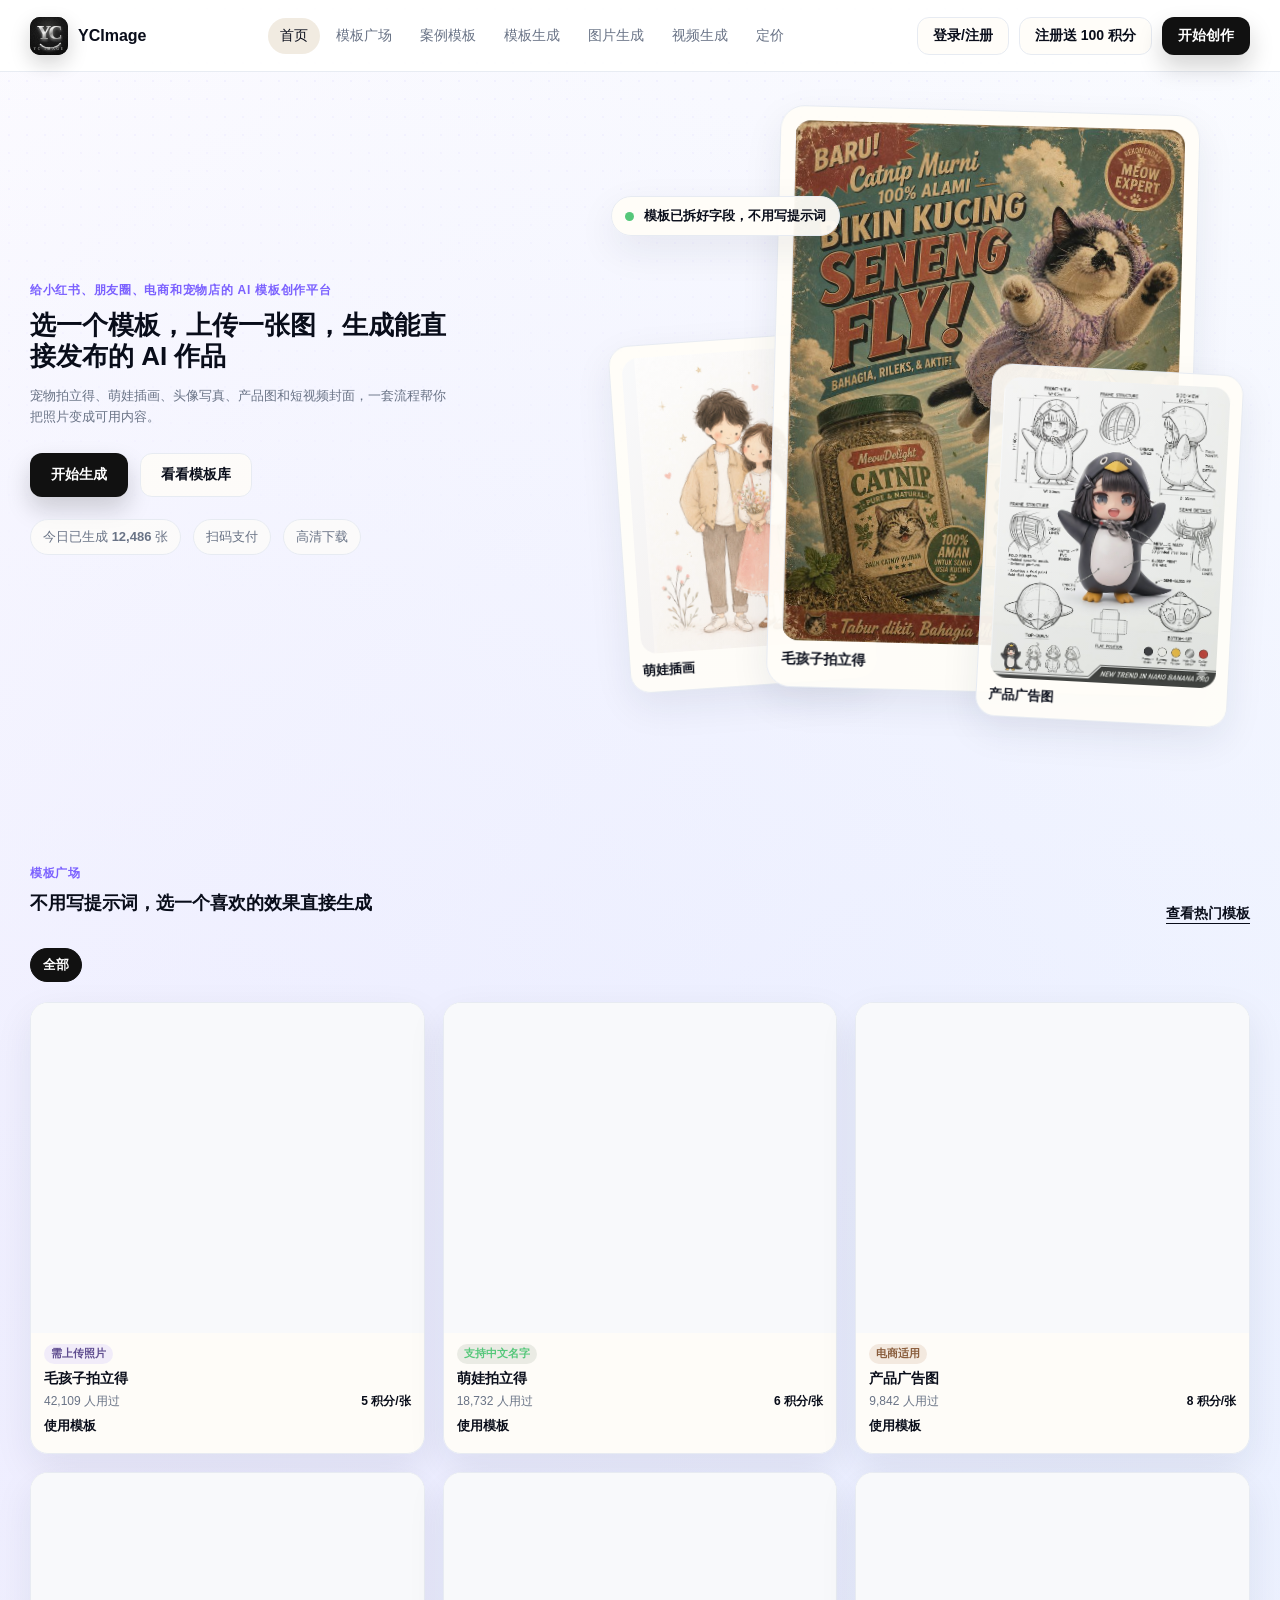
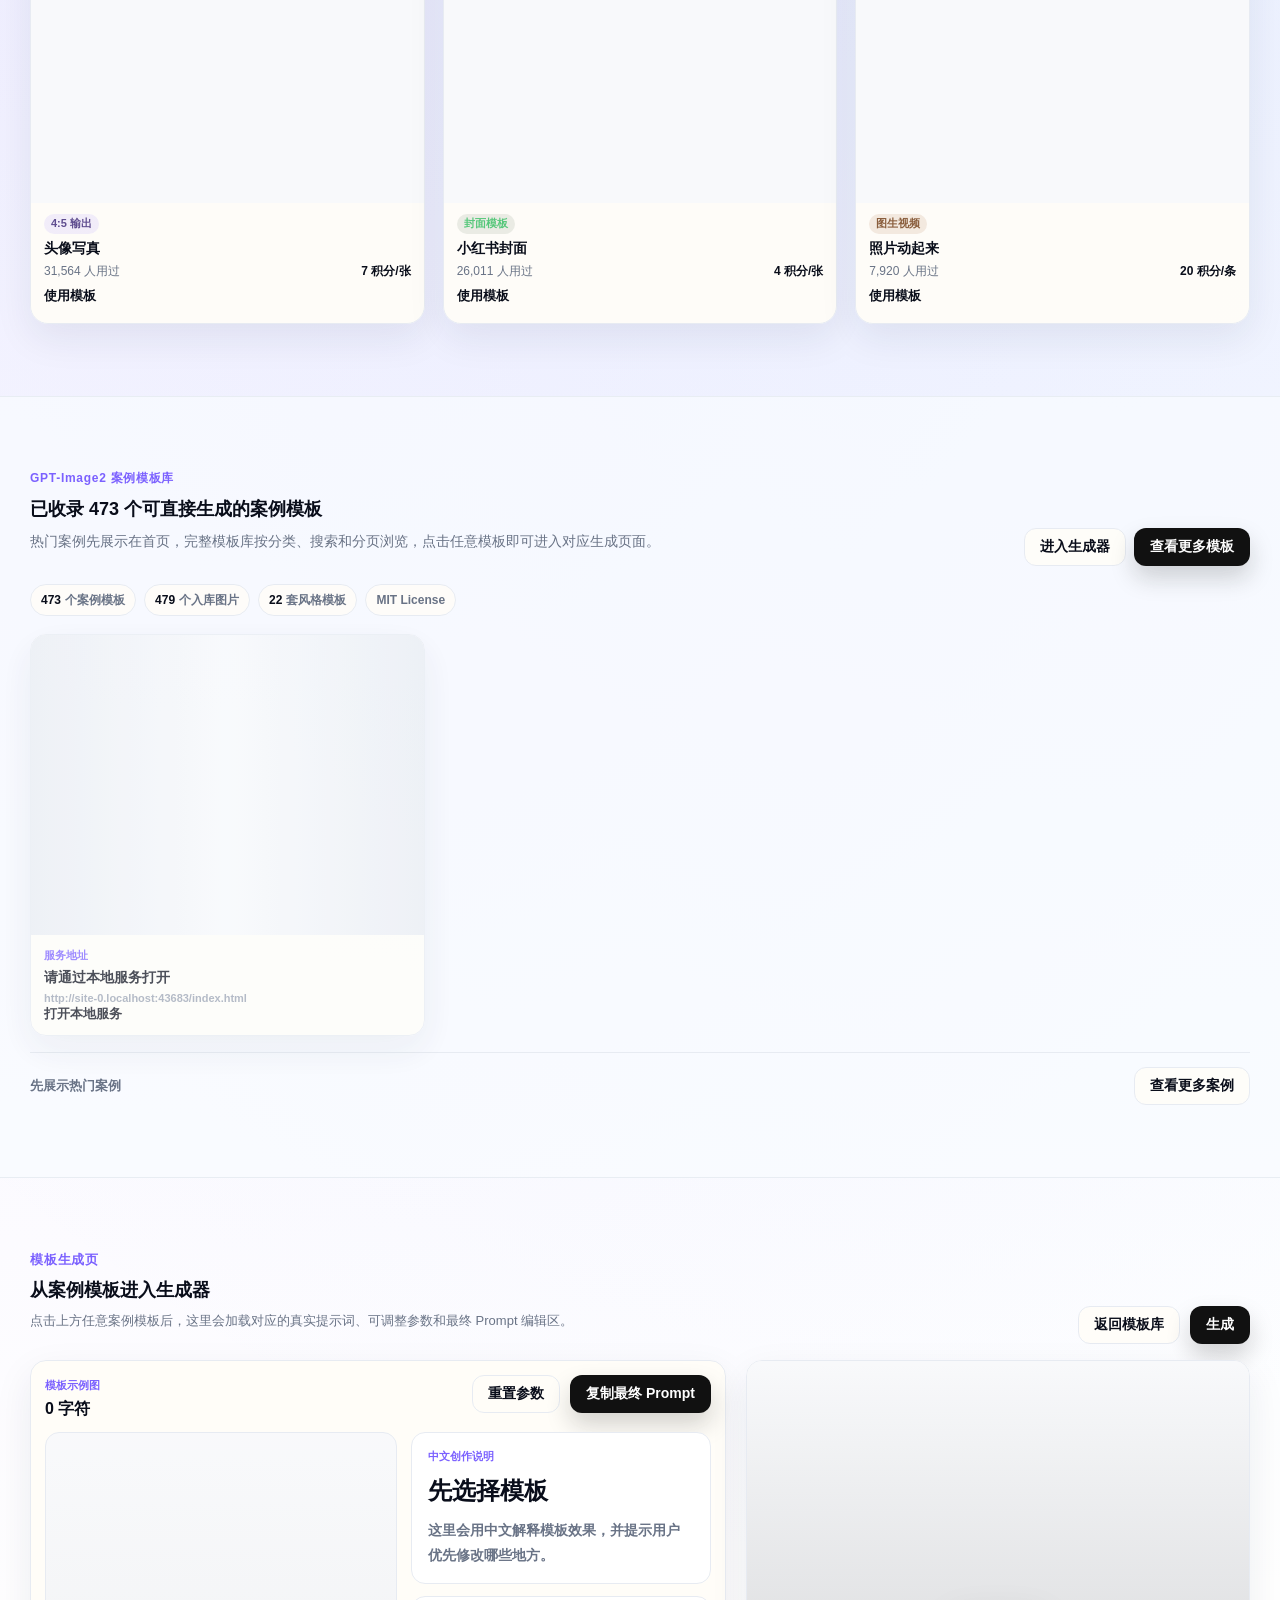
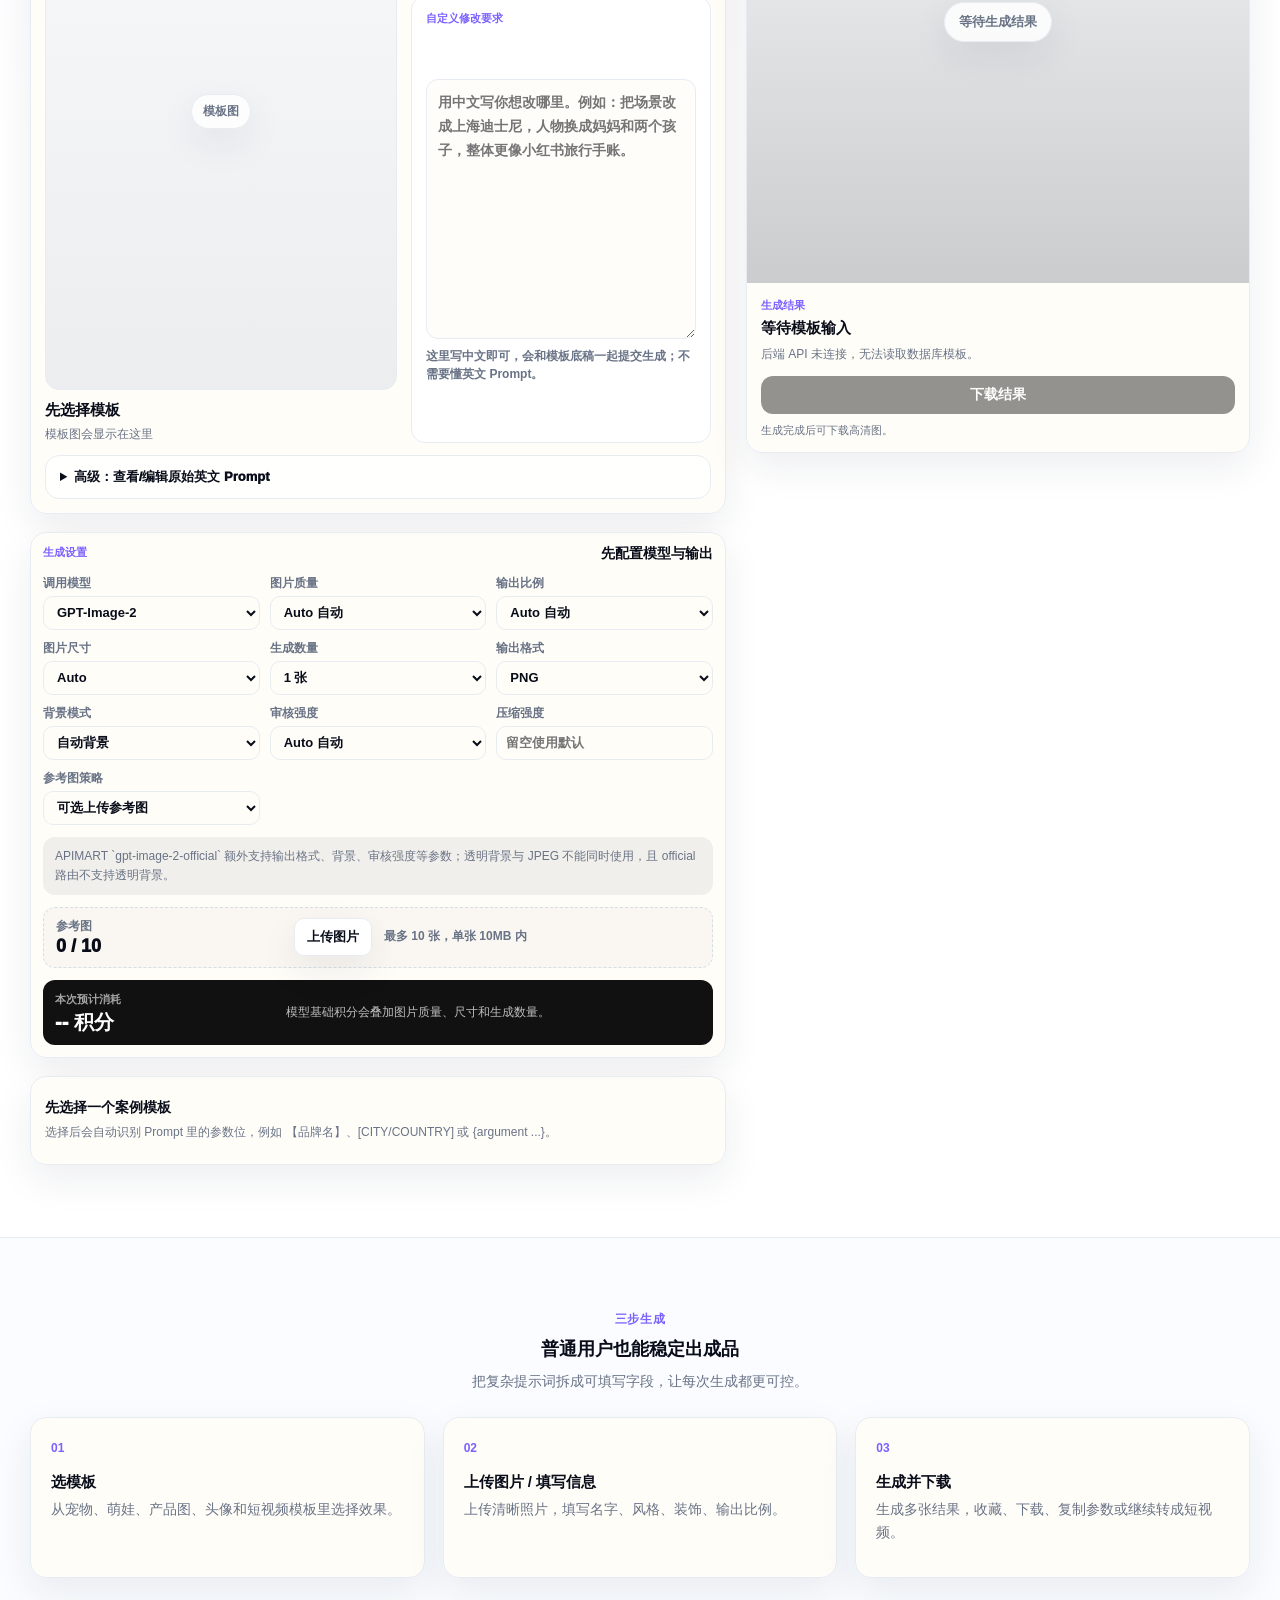
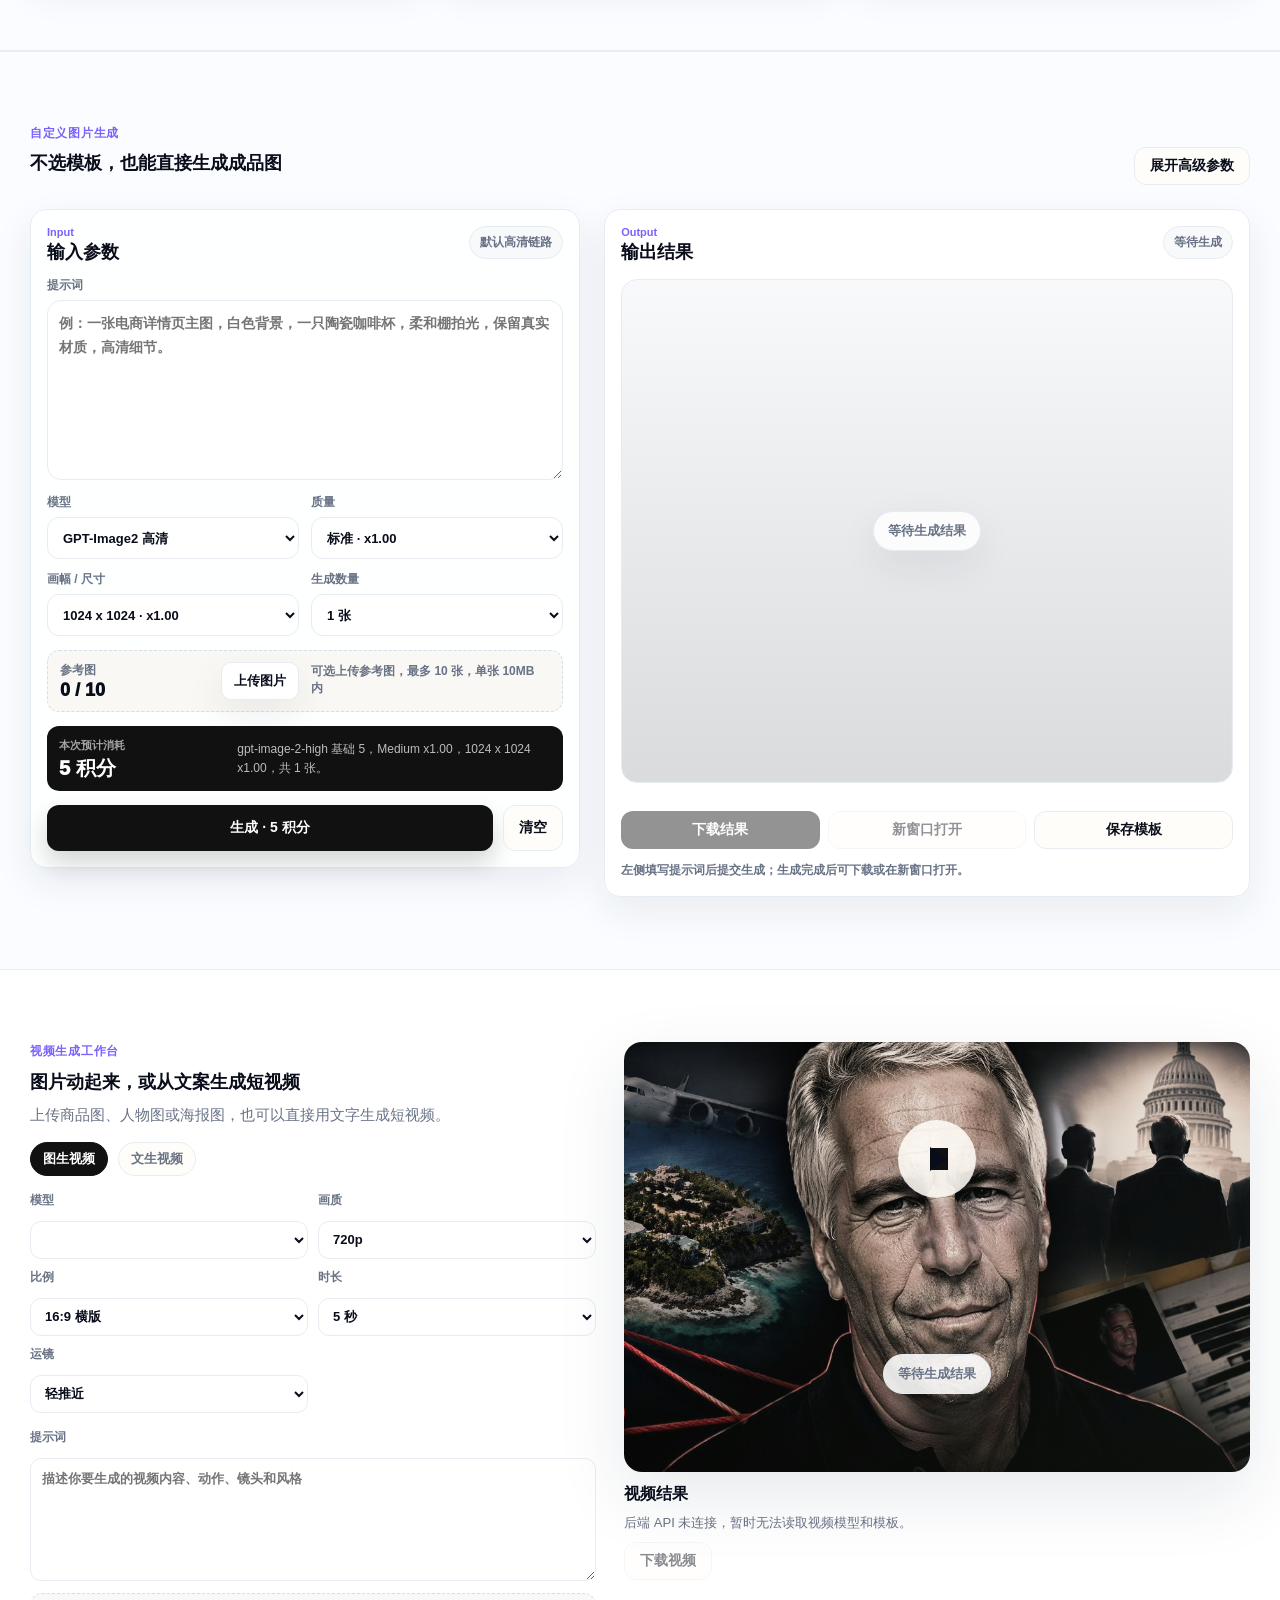
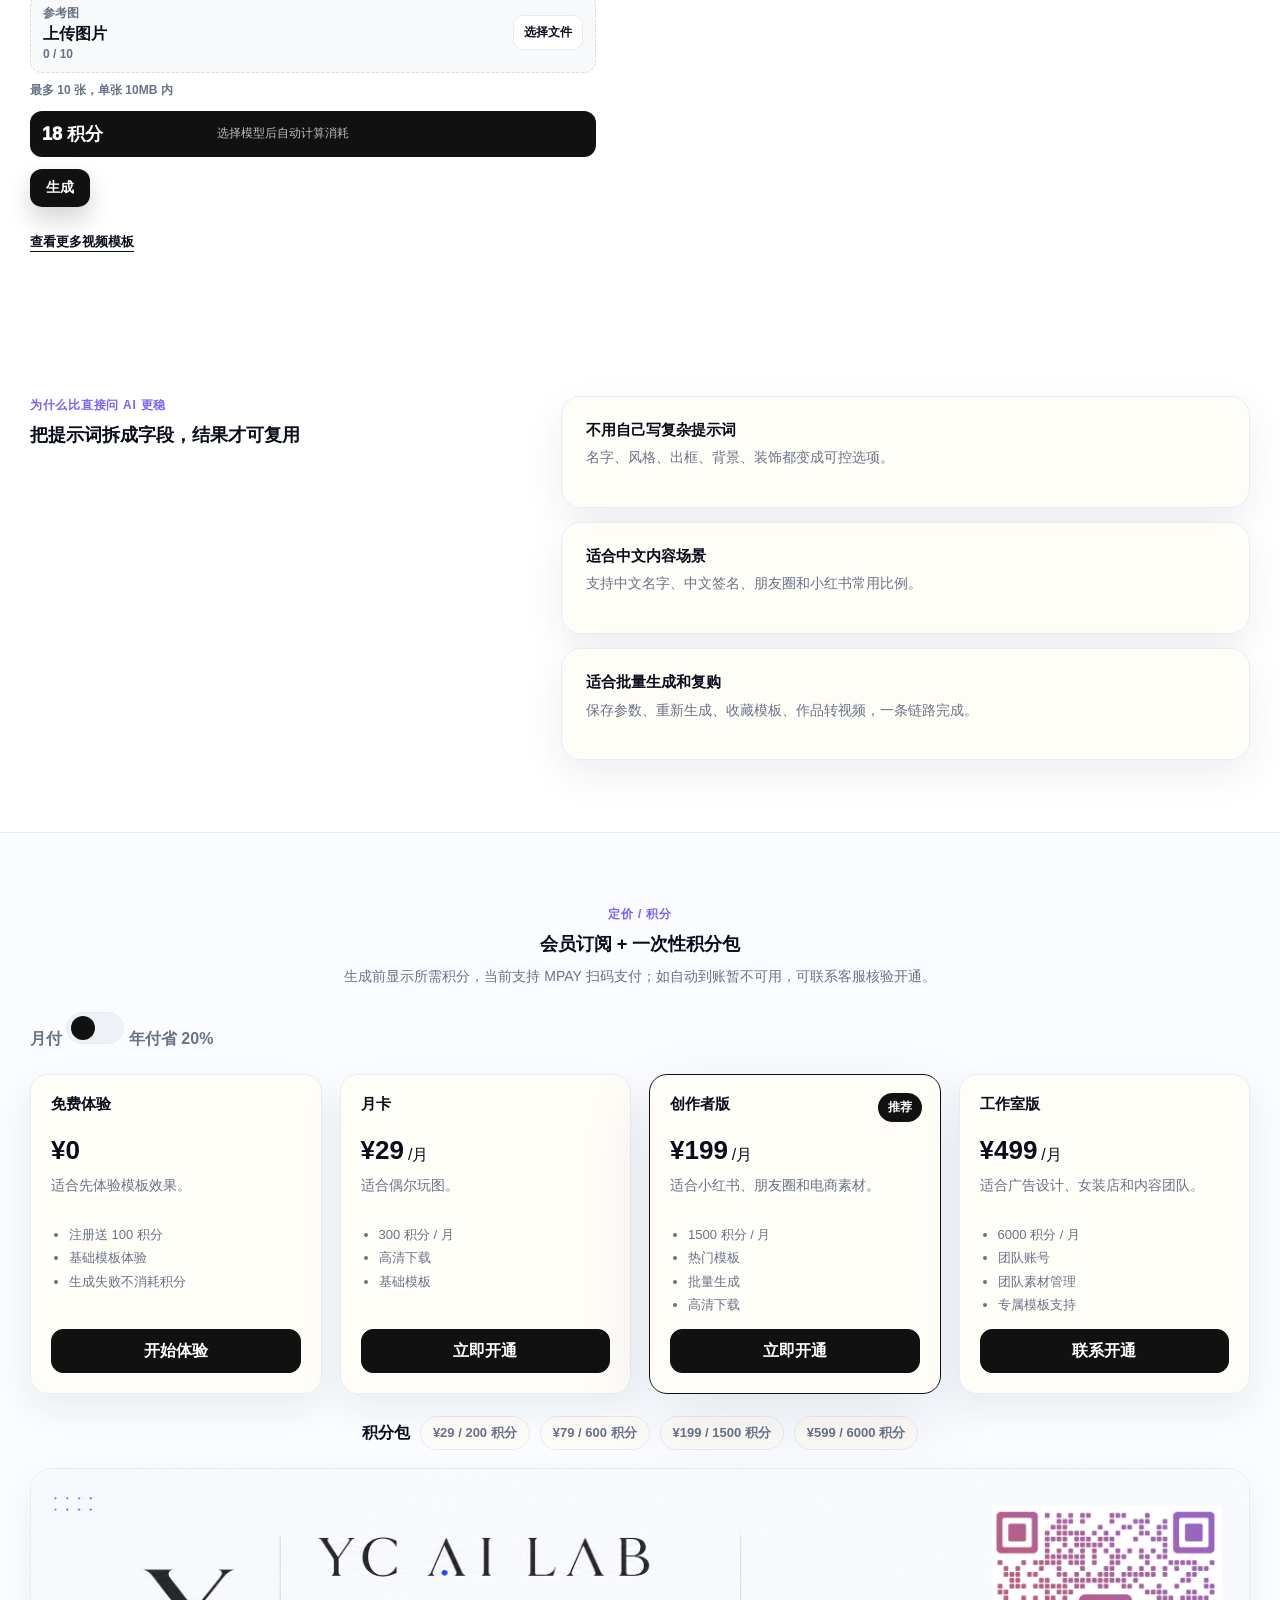
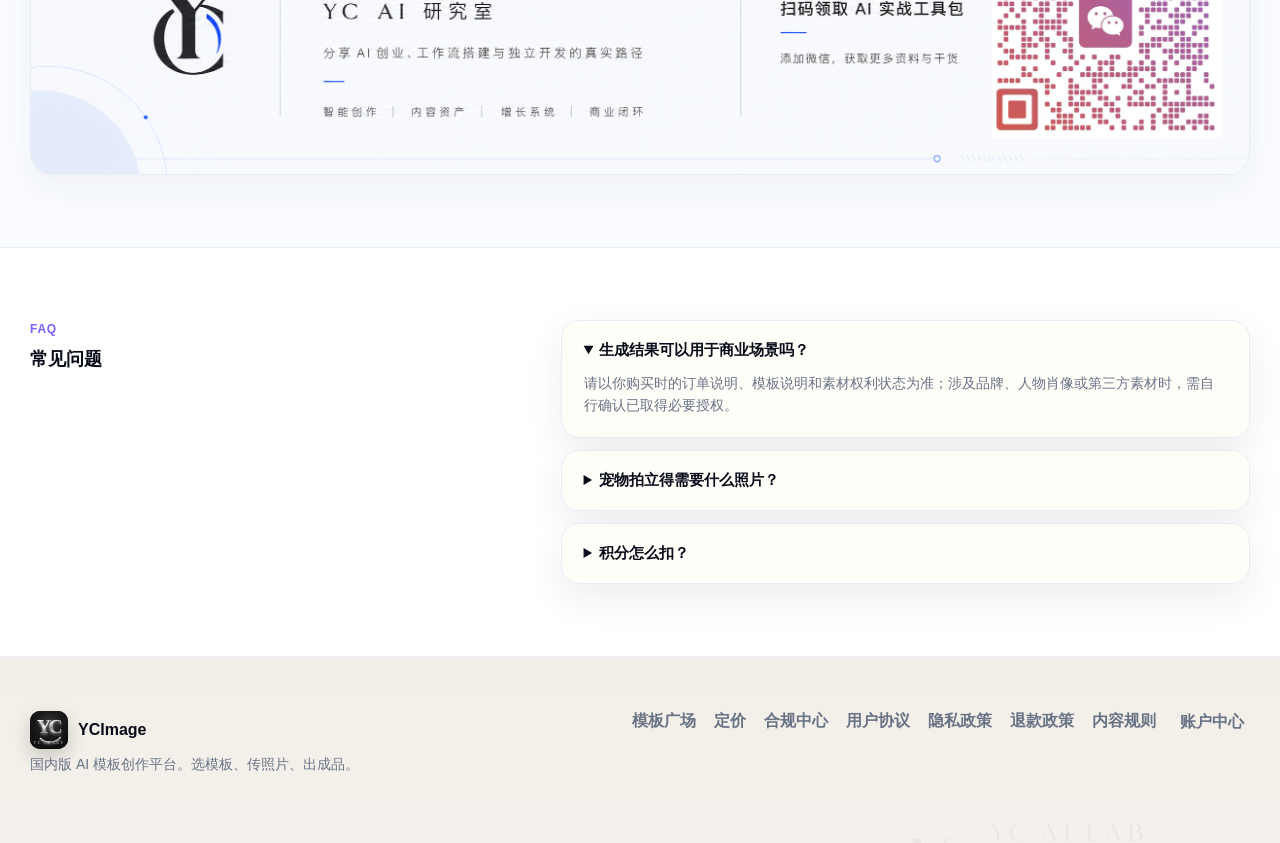
==== webapp/index.html @ 6ba12439 "fix: harden ycimage launch readiness" ====
<!DOCTYPE html>
<html lang="zh-CN">
<head>
    <meta charset="UTF-8">
    <meta name="viewport" content="width=device-width, initial-scale=1.0">
    <title>YCImage - AI 图片模板生成平台</title>
    <meta name="description" content="选择模板、上传照片、填写信息，生成可直接发布的头像、宠物拍立得、产品图和短视频。">
    <link rel="icon" href="assets/ycimage-logo.svg" type="image/svg+xml">
    <link rel="stylesheet" href="styles.css">
</head>
<body>
    <nav class="navbar">
        <div class="nav-container">
            <a class="logo" href="#home" aria-label="YCImage 首页">
                <span class="logo-mark"><img src="assets/ycimage-logo.svg" alt=""></span>
                <span>YCImage</span>
            </a>
            <button class="mobile-menu" id="mobileMenu" aria-label="打开导航" aria-controls="navLinks" aria-expanded="false">
                <span></span>
                <span></span>
            </button>
            <ul class="nav-links" id="navLinks">
                <li><a href="#home" class="active">首页</a></li>
                <li><a href="#templates">模板广场</a></li>
                <li><a href="#awesome-templates">案例模板</a></li>
                <li><a href="#template-editor">模板生成</a></li>
                <li><a href="#image-workbench">图片生成</a></li>
                <li><a href="#video-workbench">视频生成</a></li>
                <li><a href="#pricing">定价</a></li>
            </ul>
            <div class="nav-actions">
                <button class="btn btn-ghost" data-open-account>登录/注册</button>
                <button class="btn btn-secondary nav-register-btn" data-open-register>注册送 100 积分</button>
                <a href="#template-editor" class="btn btn-primary">开始创作</a>
            </div>
        </div>
    </nav>

    <main>
        <section id="home" class="hero section-soft">
            <div class="container hero-grid">
                <div class="hero-copy">
                    <p class="eyebrow">给小红书、朋友圈、电商和宠物店的 AI 模板创作平台</p>
                    <h1>选一个模板，上传一张图，生成能直接发布的 AI 作品</h1>
                    <p class="hero-subtitle">宠物拍立得、萌娃插画、头像写真、产品图和短视频封面，一套流程帮你把照片变成可用内容。</p>
                    <div class="hero-actions">
                        <a href="#template-editor" class="btn btn-primary btn-large">开始生成</a>
                        <a href="#templates" class="btn btn-secondary btn-large">看看模板库</a>
                    </div>
                    <div class="trust-row" aria-label="平台信任信息">
                        <span>今日已生成 <strong>12,486</strong> 张</span>
                        <span id="paymentTrustPill">扫码支付</span>
                        <span>高清下载</span>
                    </div>
                </div>
                <div class="hero-showcase hero-loading" aria-label="作品样张展示">
                    <article class="showcase-card polaroid-card main-sample portrait-card" id="heroCardPrimary">
                        <div class="sample-image sample-pet" id="heroImagePrimary"></div>
                        <div class="polaroid-caption">
                            <span id="heroTitlePrimary">毛孩子拍立得</span>
                            <small id="heroMetaPrimary">5 积分 / 张</small>
                        </div>
                    </article>
                    <article class="floating-card sample-card child-card portrait-card" id="heroCardSecondary">
                        <div class="sample-image sample-child" id="heroImageSecondary"></div>
                        <span id="heroTitleSecondary">萌娃插画</span>
                    </article>
                    <article class="floating-card sample-card product-card portrait-card" id="heroCardTertiary">
                        <div class="sample-image sample-product" id="heroImageTertiary"></div>
                        <span id="heroTitleTertiary">产品广告图</span>
                    </article>
                    <div class="preview-widget">
                        <span class="status-dot"></span>
                        模板已拆好字段，不用写提示词
                    </div>
                </div>
            </div>
        </section>

        <section id="templates" class="templates section">
            <div class="container">
                <div class="section-heading split-heading">
                    <div>
                        <p class="eyebrow">模板广场</p>
                        <h2>不用写提示词，选一个喜欢的效果直接生成</h2>
                    </div>
                    <a class="text-link" href="#awesome-templates">查看热门模板</a>
                </div>
                <div class="category-row" id="homeCategoryRow" aria-label="模板分类">
                    <button class="chip active" data-filter="all">全部</button>
                </div>
                <div class="template-grid" id="homeTemplateGrid">
                    <article class="template-card" data-category="pet">
                        <div class="template-cover sample-pet"></div>
                        <div class="template-body">
                            <span class="tag">需上传照片</span>
                            <h3>毛孩子拍立得</h3>
                            <p>上传宠物照片，生成水彩手绘拍立得收藏卡。</p>
                            <div class="card-meta">
                                <span>42,109 人用过</span>
                                <strong>5 积分/张</strong>
                            </div>
                            <a href="#template-editor" class="card-action">使用模板</a>
                        </div>
                    </article>
                    <article class="template-card" data-category="kid">
                        <div class="template-cover sample-child"></div>
                        <div class="template-body">
                            <span class="tag sage">支持中文名字</span>
                            <h3>萌娃拍立得</h3>
                            <p>把生活照变成温柔插画风纪念卡。</p>
                            <div class="card-meta">
                                <span>18,732 人用过</span>
                                <strong>6 积分/张</strong>
                            </div>
                            <a href="#template-editor" class="card-action">使用模板</a>
                        </div>
                    </article>
                    <article class="template-card" data-category="product">
                        <div class="template-cover sample-product"></div>
                        <div class="template-body">
                            <span class="tag brown">电商适用</span>
                            <h3>产品广告图</h3>
                            <p>为护肤、香氛、食品生成可投放的主图。</p>
                            <div class="card-meta">
                                <span>9,842 人用过</span>
                                <strong>8 积分/张</strong>
                            </div>
                            <a href="#template-editor" class="card-action">使用模板</a>
                        </div>
                    </article>
                    <article class="template-card" data-category="avatar">
                        <div class="template-cover sample-avatar"></div>
                        <div class="template-body">
                            <span class="tag">4:5 输出</span>
                            <h3>头像写真</h3>
                            <p>生成干净、有生活感的头像和人物写真。</p>
                            <div class="card-meta">
                                <span>31,564 人用过</span>
                                <strong>7 积分/张</strong>
                            </div>
                            <a href="#template-editor" class="card-action">使用模板</a>
                        </div>
                    </article>
                    <article class="template-card" data-category="poster">
                        <div class="template-cover sample-poster"></div>
                        <div class="template-body">
                            <span class="tag sage">封面模板</span>
                            <h3>小红书封面</h3>
                            <p>为种草笔记、活动海报生成封面底图。</p>
                            <div class="card-meta">
                                <span>26,011 人用过</span>
                                <strong>4 积分/张</strong>
                            </div>
                            <a href="#template-editor" class="card-action">使用模板</a>
                        </div>
                    </article>
                    <article class="template-card" data-category="video">
                        <div class="template-cover sample-video"></div>
                        <div class="template-body">
                            <span class="tag brown">图生视频</span>
                            <h3>照片动起来</h3>
                            <p>上传一张作品图，生成适合短视频平台的轻运镜。</p>
                            <div class="card-meta">
                                <span>7,920 人用过</span>
                                <strong>20 积分/条</strong>
                            </div>
                            <a href="#video-workbench" class="card-action">使用模板</a>
                        </div>
                    </article>
                </div>
            </div>
        </section>

        <section id="awesome-templates" class="awesome-templates section section-paper">
            <div class="container">
                <div class="section-heading split-heading">
                    <div>
                        <p class="eyebrow">GPT-Image2 案例模板库</p>
                        <h2>已收录 473 个可直接生成的案例模板</h2>
                        <p>热门案例先展示在首页，完整模板库按分类、搜索和分页浏览，点击任意模板即可进入对应生成页面。</p>
                    </div>
                    <div class="awesome-actions">
                        <a class="btn btn-secondary" href="#template-editor">进入生成器</a>
                        <a class="btn btn-primary" href="templates.html">查看更多模板</a>
                    </div>
                </div>
                <div class="awesome-stats" aria-label="数据库模板库状态">
                    <span><strong id="awesomeTemplateCount">473</strong> 个案例模板</span>
                    <span><strong id="awesomeImageCount">479</strong> 个入库图片</span>
                    <span><strong id="awesomeStyleCount">22</strong> 套风格模板</span>
                    <span>MIT License</span>
                </div>
                <div class="awesome-template-grid" id="awesomeTemplateGrid">
                    <article class="awesome-template-card loading-card">
                        <div class="awesome-template-cover"></div>
                        <div>
                            <span>Loading</span>
                            <h3>正在读取数据库模板库</h3>
                            <p>模板、参数和图片都从后端 SQLite API 读取。</p>
                            <small>/api/templates</small>
                        </div>
                    </article>
                </div>
                <div class="awesome-more-row">
                    <span id="awesomeVisibleInfo">先展示热门案例</span>
                    <a class="btn btn-secondary" href="templates.html">查看更多案例</a>
                </div>
            </div>
        </section>

        <section id="template-editor" class="template-editor section">
            <div class="container">
                <div class="section-heading split-heading">
                    <div>
                        <p class="eyebrow">模板生成页</p>
                        <h2 id="editorTemplateTitle">从案例模板进入生成器</h2>
                        <p id="editorTemplateDescription">点击上方任意案例模板后，这里会加载对应的真实提示词、可调整参数和最终 Prompt 编辑区。</p>
                    </div>
                    <div class="editor-toolbar">
                        <a class="btn btn-secondary" href="#awesome-templates">返回模板库</a>
                        <button class="btn btn-primary" type="button" id="generateFromTemplate">生成</button>
                    </div>
                </div>

                <div class="template-editor-grid">
                    <div class="template-editor-main">
                        <div class="prompt-panel template-showcase-panel">
                            <div class="prompt-panel-header">
                                <div>
                                    <span>模板示例图</span>
                                    <strong id="promptStats">0 字符</strong>
                                </div>
                                <div class="prompt-actions">
                                    <button class="btn btn-secondary" type="button" id="resetTemplateParams">重置参数</button>
                                    <button class="btn btn-primary" type="button" id="copyTemplatePrompt">复制最终 Prompt</button>
                                </div>
                            </div>
                            <div class="prompt-compose-grid">
                                <div class="prompt-template-preview prompt-template-preview-large">
                                    <div class="prompt-template-image" id="promptTemplateImage">
                                        <span>模板图</span>
                                    </div>
                                    <div>
                                        <strong id="promptTemplateName">先选择模板</strong>
                                        <small id="promptTemplateMeta">模板图会显示在这里</small>
                                    </div>
                                </div>
                                <div class="prompt-guide-stack">
                                    <div class="prompt-user-guide" id="templatePromptGuide">
                                        <span>中文创作说明</span>
                                        <strong>先选择模板</strong>
                                        <p>这里会用中文解释模板效果，并提示用户优先修改哪些地方。</p>
                                    </div>
                                    <label class="prompt-user-edit-field">
                                        <span>自定义修改要求</span>
                                        <textarea id="templateUserPromptEdit" rows="8" placeholder="用中文写你想改哪里。例如：把场景改成上海迪士尼，人物换成妈妈和两个孩子，整体更像小红书旅行手账。"></textarea>
                                        <small id="templateUserPromptHint">这里写中文即可，会和模板底稿一起提交生成；不需要懂英文 Prompt。</small>
                                    </label>
                                </div>
                            </div>
                            <details class="prompt-raw-details">
                                <summary>高级：查看/编辑原始英文 Prompt</summary>
                                <label class="prompt-editor-field">
                                    <span>英文模板底稿</span>
                                    <textarea id="templatePromptEditor" spellcheck="false" placeholder="选择模板后会在这里生成可直接提交给模型的 Prompt，你也可以继续手动调整。"></textarea>
                                </label>
                            </details>
                        </div>

                        <form class="generation-config" id="templateGenerationConfig">
                            <div class="param-header">
                                <span>生成设置</span>
                                <strong>先配置模型与输出</strong>
                            </div>
                            <div class="config-grid">
                                <label>调用模型
                                    <select id="templateModel">
                                        <option value="gpt-image-2">GPT-Image-2</option>
                                        <option value="seedream-5.0">Seedream 5.0</option>
                                        <option value="flux-kontext">Flux Kontext</option>
                                        <option value="midjourney">Midjourney</option>
                                    </select>
                                </label>
                                <label>图片质量
                                    <select id="templateQuality">
                                        <option value="auto">Auto 自动</option>
                                        <option value="high">High 高质量</option>
                                        <option value="medium">Medium 标准</option>
                                        <option value="low">Low 快速</option>
                                    </select>
                                </label>
                                <label>输出比例
                                    <select id="templateAspectRatio">
                                        <option value="auto">Auto 自动</option>
                                        <option value="1:1">1:1 方图</option>
                                        <option value="3:4">3:4 竖图</option>
                                        <option value="4:3">4:3 横图</option>
                                        <option value="4:5">4:5 小红书</option>
                                        <option value="5:4">5:4 横图</option>
                                        <option value="2:3">2:3 竖图</option>
                                        <option value="3:2">3:2 横图</option>
                                        <option value="9:16">9:16 竖屏</option>
                                        <option value="16:9">16:9 横图</option>
                                        <option value="2:1">2:1 宽屏</option>
                                        <option value="1:2">1:2 长图</option>
                                        <option value="21:9">21:9 超宽</option>
                                        <option value="9:21">9:21 超长</option>
                                    </select>
                                </label>
                                <label>图片尺寸
                                    <select id="templateImageSize">
                                        <option value="auto">Auto</option>
                                        <option value="1:1">1:1</option>
                                        <option value="3:4">3:4</option>
                                        <option value="4:3">4:3</option>
                                        <option value="4:5">4:5</option>
                                        <option value="5:4">5:4</option>
                                        <option value="2:3">2:3</option>
                                        <option value="3:2">3:2</option>
                                        <option value="16:9">16:9</option>
                                        <option value="9:16">9:16</option>
                                        <option value="2:1">2:1</option>
                                        <option value="1:2">1:2</option>
                                        <option value="21:9">21:9</option>
                                        <option value="9:21">9:21</option>
                                    </select>
                                </label>
                                <label>生成数量
                                    <select id="templateOutputCount">
                                        <option value="1">1 张</option>
                                        <option value="2">2 张</option>
                                        <option value="4">4 张</option>
                                    </select>
                                </label>
                                <label>输出格式
                                    <select id="templateOutputFormat">
                                        <option value="png">PNG</option>
                                        <option value="jpeg">JPEG</option>
                                        <option value="webp">WEBP</option>
                                    </select>
                                </label>
                                <label>背景模式
                                    <select id="templateBackground">
                                        <option value="auto">自动背景</option>
                                        <option value="opaque">不透明背景</option>
                                        <option value="transparent">透明背景</option>
                                    </select>
                                </label>
                                <label>审核强度
                                    <select id="templateModeration">
                                        <option value="auto">Auto 自动</option>
                                        <option value="low">Low 低审查</option>
                                    </select>
                                </label>
                                <label>压缩强度
                                    <input id="templateOutputCompression" type="number" min="0" max="100" step="1" placeholder="留空使用默认">
                                </label>
                                <label>参考图策略
                                    <select id="templateReferenceMode">
                                        <option value="optional">可选上传参考图</option>
                                        <option value="required">必须上传参考图</option>
                                        <option value="text-only">仅文本生成</option>
                                    </select>
                                </label>
                            </div>
                            <p class="config-tip" id="templateOfficialOptionHint">APIMART `gpt-image-2-official` 额外支持输出格式、背景、审核强度等参数；透明背景与 JPEG 不能同时使用，且 official 路由不支持透明背景。</p>
                            <div class="template-reference-uploader">
                                <div class="template-reference-drop" id="templateReferenceDrop" role="button" tabindex="0" aria-label="上传参考图">
                                    <div class="template-reference-drop-main">
                                        <div>
                                            <span>参考图</span>
                                            <strong id="templateReferenceCount">0 / 10</strong>
                                        </div>
                                        <em>上传图片</em>
                                    </div>
                                    <div class="template-reference-preview" id="templateReferencePreview" aria-live="polite"></div>
                                </div>
                                <input id="templateReferenceInput" type="file" accept="image/*" multiple hidden>
                            </div>
                            <div class="credit-estimate" aria-live="polite">
                                <div>
                                    <span>本次预计消耗</span>
                                    <strong id="templateCreditEstimate">-- 积分</strong>
                                </div>
                                <p id="templateCreditBreakdown">模型基础积分会叠加图片质量、尺寸和生成数量。</p>
                            </div>
                        </form>

                        <form class="param-panel" id="templateParamForm">
                            <div class="param-empty">
                                <strong>先选择一个案例模板</strong>
                                <p>选择后会自动识别 Prompt 里的参数位，例如 【品牌名】、[CITY/COUNTRY] 或 {argument ...}。</p>
                            </div>
                        </form>
                    </div>

                    <aside class="template-result-panel">
                        <div class="template-result-image is-empty" id="editorResultImage">
                            <span id="editorResultPlaceholder">等待生成结果</span>
                        </div>
                        <div class="template-result-body">
                            <span>生成结果</span>
                            <h3 id="editorResultTitle">等待模板输入</h3>
                            <p id="editorResultSummary">左侧调整参数、上传参考图后，点击生成即可进入队列。</p>
                            <div class="template-result-actions">
                                <button class="btn btn-primary" type="button" id="downloadTemplateResult" disabled>下载结果</button>
                            </div>
                            <small id="editorResultMeta">生成完成后可下载高清图。</small>
                        </div>
                    </aside>
                </div>
            </div>
        </section>

        <section class="steps section section-paper">
            <div class="container">
                <div class="section-heading centered">
                    <p class="eyebrow">三步生成</p>
                    <h2>普通用户也能稳定出成品</h2>
                    <p>把复杂提示词拆成可填写字段，让每次生成都更可控。</p>
                </div>
                <div class="steps-grid">
                    <article>
                        <span class="step-index">01</span>
                        <h3>选模板</h3>
                        <p>从宠物、萌娃、产品图、头像和短视频模板里选择效果。</p>
                    </article>
                    <article>
                        <span class="step-index">02</span>
                        <h3>上传图片 / 填写信息</h3>
                        <p>上传清晰照片，填写名字、风格、装饰、输出比例。</p>
                    </article>
                    <article>
                        <span class="step-index">03</span>
                        <h3>生成并下载</h3>
                        <p>生成多张结果，收藏、下载、复制参数或继续转成短视频。</p>
                    </article>
                </div>
            </div>
        </section>

        <section id="template-detail" class="template-detail section" hidden>
            <div class="container detail-grid">
                <div class="detail-form">
                    <p class="eyebrow">热门模板</p>
                    <h2>毛孩子拍立得生成器</h2>
                    <p class="detail-intro">上传一张清晰宠物照，填写名字和风格，生成一张带自然出框效果的水彩拍立得。</p>
                    <div class="template-stats">
                        <span>5 积分 / 张</span>
                        <span>预计 90 秒</span>
                        <span>支持猫 / 狗 / 兔子 / 仓鼠</span>
                    </div>

                    <form class="creation-form" id="templateForm">
                        <fieldset>
                            <legend>上传宠物照片</legend>
                            <div class="upload-area" id="image-upload">
                                <div class="upload-placeholder">
                                    <span class="icon-upload" aria-hidden="true"></span>
                                    <strong>拖拽或点击上传</strong>
                                    <p>建议上传正脸或半身清晰照片，避免多只宠物同框。</p>
                                </div>
                            </div>
                            <input type="file" id="image-input" accept="image/*" hidden>
                            <div class="quality-check">
                                <span>清晰度：待检测</span>
                                <span>主体：待检测</span>
                                <span>遮挡：待检测</span>
                            </div>
                        </fieldset>

                        <fieldset>
                            <legend>宠物信息</legend>
                            <div class="form-row">
                                <label>宠物名字
                                    <input id="petName" type="text" placeholder="例如：糯米">
                                </label>
                                <label>宠物类型
                                    <select id="petType">
                                        <option>猫</option>
                                        <option>狗</option>
                                        <option>兔子</option>
                                        <option>仓鼠</option>
                                        <option>其他</option>
                                    </select>
                                </label>
                            </div>
                            <label>性格表情
                                <select id="petMood">
                                    <option>乖巧</option>
                                    <option>调皮</option>
                                    <option>高冷</option>
                                    <option>温柔</option>
                                    <option>好奇</option>
                                    <option>开心</option>
                                </select>
                            </label>
                            <label>外貌特征
                                <textarea id="appearance" placeholder="例：奶油色长毛，圆眼睛，粉色鼻子，耳朵小，戴蓝色围巾。"></textarea>
                            </label>
                        </fieldset>

                        <fieldset>
                            <legend>拍立得风格</legend>
                            <div class="swatch-row" id="colorSwatches">
                                <button type="button" class="swatch active" data-color="奶油黄" style="--swatch:#F0DCA8">奶油黄</button>
                                <button type="button" class="swatch" data-color="复古绿" style="--swatch:#B8C5A4">复古绿</button>
                                <button type="button" class="swatch" data-color="樱桃粉" style="--swatch:#EAC0BD">樱桃粉</button>
                                <button type="button" class="swatch" data-color="灰蓝" style="--swatch:#AAB8C9">灰蓝</button>
                            </div>
                            <div class="form-row">
                                <label>背景浓度
                                    <select id="bgDensity">
                                        <option>淡彩</option>
                                        <option>中等</option>
                                        <option>饱和</option>
                                        <option>复古低饱和</option>
                                    </select>
                                </label>
                                <label>画风强度
                                    <select id="styleStrength">
                                        <option>彩绘与真实之间</option>
                                        <option>偏真实</option>
                                        <option>更水彩</option>
                                        <option>更插画</option>
                                    </select>
                                </label>
                            </div>
                        </fieldset>

                        <fieldset>
                            <legend>出框与装饰</legend>
                            <div class="form-row">
                                <label>出框部位
                                    <select id="popPart">
                                        <option>前爪</option>
                                        <option>耳朵</option>
                                        <option>毛发</option>
                                        <option>尾巴</option>
                                        <option>头顶</option>
                                    </select>
                                </label>
                                <label>出框方式
                                    <select id="popStyle">
                                        <option>前爪搭在底部白边</option>
                                        <option>轻轻越过内框</option>
                                        <option>毛发自然溢出</option>
                                        <option>尾巴从侧边探出</option>
                                    </select>
                                </label>
                            </div>
                            <div class="form-row">
                                <label>名字位置
                                    <select id="namePosition">
                                        <option>底部右下</option>
                                        <option>底部居中偏右</option>
                                        <option>左下角</option>
                                        <option>不显示</option>
                                    </select>
                                </label>
                                <label>名字风格
                                    <select id="nameStyle">
                                        <option>手写签名</option>
                                        <option>彩色蜡笔</option>
                                        <option>细线笔记</option>
                                        <option>复古字迹</option>
                                    </select>
                                </label>
                            </div>
                            <label>装饰元素
                                <input id="decorations" type="text" placeholder="小星星、小花、小爪印，局部点缀即可">
                            </label>
                            <div class="quantity-row">
                                <span>生成数量</span>
                                <button type="button" class="quantity active" data-count="1">1 张</button>
                                <button type="button" class="quantity" data-count="4">4 张</button>
                            </div>
                        </fieldset>

                        <button type="button" class="btn btn-primary btn-full" id="generateBtn">立即生成</button>
                    </form>
                </div>
                <aside class="detail-preview">
                    <div class="sticky-preview">
                        <div class="preview-header">
                            <div>
                                <span class="tag brown">当前模板样张</span>
                                <h3>你的预览</h3>
                            </div>
                            <button class="icon-btn" id="clearPreview" aria-label="清空预览"></button>
                        </div>
                        <div class="result-container" id="resultArea">
                            <div class="preview-polaroid">
                                <div class="sample-image sample-pet"></div>
                                <p id="previewName">Nuo Mi</p>
                            </div>
                        </div>
                        <div class="result-actions" id="resultActions">
                            <button class="btn-action" id="downloadBtn">下载</button>
                            <button class="btn-action" id="regenerateBtn">重新生成</button>
                            <button class="btn-action">收藏</button>
                            <button class="btn-action">转视频</button>
                        </div>
                        <div class="history-strip" aria-label="生成记录">
                            <div class="history-item sample-pet active"></div>
                            <div class="history-item sample-child"></div>
                            <div class="history-item sample-product"></div>
                            <div class="history-item sample-avatar"></div>
                        </div>
                    </div>
                </aside>
            </div>
        </section>

        <section id="image-workbench" class="workbench section section-paper">
            <div class="container">
                <div class="section-heading split-heading">
                    <div>
                        <p class="eyebrow">自定义图片生成</p>
                        <h2>不选模板，也能直接生成成品图</h2>
                    </div>
                    <button class="btn btn-secondary" type="button" id="toggleAdvanced">展开高级参数</button>
                </div>

                <div class="custom-image-grid">
                    <form class="custom-image-panel" id="customImageForm">
                        <div class="custom-panel-header">
                            <div>
                                <span>Input</span>
                                <strong>输入参数</strong>
                            </div>
                            <em id="customImageModelMeta">默认高清链路</em>
                        </div>

                        <label class="custom-prompt-field">提示词
                            <textarea id="customImagePrompt" maxlength="4000" placeholder="例：一张电商详情页主图，白色背景，一只陶瓷咖啡杯，柔和棚拍光，保留真实材质，高清细节。"></textarea>
                        </label>

                        <div class="custom-form-grid">
                            <label>模型
                                <select id="customImageModel"></select>
                            </label>
                            <label>质量
                                <select id="customImageQuality"></select>
                            </label>
                            <label>画幅 / 尺寸
                                <select id="customImageSize"></select>
                            </label>
                            <label>生成数量
                                <select id="customImageCount">
                                    <option value="1">1 张</option>
                                    <option value="2">2 张</option>
                                    <option value="4">4 张</option>
                                </select>
                            </label>
                        </div>

                        <div class="custom-reference-block">
                            <div class="template-reference-drop custom-reference-drop" id="customImageReferenceDrop" role="button" tabindex="0" aria-label="上传参考图">
                                <div class="template-reference-drop-main">
                                    <div>
                                        <span>参考图</span>
                                        <strong id="customImageReferenceCount">0 / 10</strong>
                                    </div>
                                    <em>上传图片</em>
                                </div>
                                <div class="template-reference-preview" id="customImageReferencePreview" aria-live="polite"></div>
                            </div>
                            <input id="customImageReferenceInput" type="file" accept="image/*" multiple hidden>
                        </div>

                        <div class="advanced-panel custom-advanced-panel" id="customImageAdvancedPanel">
                            <div class="custom-form-grid">
                                <label>参考图策略
                                    <select id="customImageReferenceMode">
                                        <option value="optional">可选参考图</option>
                                        <option value="required">必须参考图</option>
                                        <option value="text-only">仅文本生成</option>
                                    </select>
                                </label>
                                <label>输出格式
                                    <select id="customImageOutputFormat">
                                        <option value="png">PNG</option>
                                        <option value="jpeg">JPEG</option>
                                        <option value="webp">WEBP</option>
                                    </select>
                                </label>
                                <label>背景模式
                                    <select id="customImageBackground">
                                        <option value="auto">自动背景</option>
                                        <option value="opaque">不透明背景</option>
                                        <option value="transparent">透明背景</option>
                                    </select>
                                </label>
                                <label>审核强度
                                    <select id="customImageModeration">
                                        <option value="auto">Auto 自动</option>
                                        <option value="low">Low 低审查</option>
                                    </select>
                                </label>
                                <label>压缩强度
                                    <input id="customImageOutputCompression" type="number" min="0" max="100" step="1" placeholder="留空使用默认">
                                </label>
                            </div>
                            <p class="config-tip" id="customImageOfficialHint">默认使用高清链路；选择 GPT Image 2 Official 后，会启用输出格式、背景、审核和压缩参数。</p>
                        </div>

                        <div class="credit-estimate custom-credit-estimate" aria-live="polite">
                            <div>
                                <span>本次预计消耗</span>
                                <strong id="customImageCreditEstimate">-- 积分</strong>
                            </div>
                            <p id="customImageCreditBreakdown">模型基础积分会叠加质量、尺寸和生成数量。</p>
                        </div>

                        <div class="custom-image-actions">
                            <button class="btn btn-primary" type="submit" id="generateCustomImage">生成</button>
                            <button class="btn btn-secondary" type="button" id="resetCustomImage">清空</button>
                        </div>
                    </form>

                    <aside class="custom-output-panel">
                        <div class="custom-panel-header">
                            <div>
                                <span>Output</span>
                                <strong id="customImageResultTitle">输出结果</strong>
                            </div>
                            <em id="customImageResultMeta">等待生成</em>
                        </div>
                        <div class="custom-output-preview is-empty" id="customImageResultPreview">
                            <span id="customImageResultPlaceholder">等待生成结果</span>
                        </div>
                        <div class="custom-result-gallery" id="customImageResultGallery" hidden></div>
                        <div class="template-result-actions custom-result-actions">
                            <button class="btn btn-primary" type="button" id="downloadCustomImageResult" disabled>下载结果</button>
                            <button class="btn btn-secondary" type="button" id="openCustomImageResult" disabled>新窗口打开</button>
                            <button class="btn btn-secondary" type="button" id="saveCustomImageTemplate">保存模板</button>
                        </div>
                        <p class="custom-result-summary" id="customImageResultSummary">左侧填写提示词后提交生成；觉得好用可以保存为自己的模板，基础用户最多保存 10 个。</p>
                    </aside>
                </div>
            </div>
        </section>

        <section id="video-workbench" class="video section">
            <div class="container video-grid">
                <div class="video-controls-panel">
                    <p class="eyebrow">视频生成工作台</p>
                    <h2>图片动起来，或从文案生成短视频</h2>
                    <p class="detail-intro">上传商品图、人物图或海报图，也可以直接用文字生成短视频。</p>
                    <div class="mode-tabs video-mode-tabs" id="videoModeTabs" role="tablist" aria-label="视频生成模式">
                        <button class="mode-tab active" id="videoModeImageTab" type="button" role="tab" data-video-mode="image" aria-selected="true" aria-controls="videoModePanel">图生视频</button>
                        <button class="mode-tab" id="videoModeTextTab" type="button" role="tab" data-video-mode="text" aria-selected="false" aria-controls="videoModePanel">文生视频</button>
                    </div>
                    <div class="video-options" id="videoModePanel" role="tabpanel" aria-labelledby="videoModeImageTab">
                        <label>模型
                            <select id="videoModel"></select>
                        </label>
                        <label>画质
                            <select id="videoResolution">
                                <option value="480p">480p</option>
                                <option value="720p" selected>720p</option>
                                <option value="1080p">1080p</option>
                            </select>
                        </label>
                        <label>比例
                            <select id="videoAspectRatio">
                                <option value="16:9">16:9 横版</option>
                                <option value="9:16">9:16 竖版</option>
                                <option value="1:1">1:1 方图</option>
                            </select>
                        </label>
                        <label>时长
                            <select id="videoDuration">
                                <option value="5">5 秒</option>
                                <option value="8">8 秒</option>
                                <option value="10">10 秒</option>
                            </select>
                        </label>
                        <label>运镜
                            <select id="videoMotion">
                                <option value="dolly-in">轻推近</option>
                                <option value="pan-left">左右平移</option>
                                <option value="pull-back">慢慢拉远</option>
                                <option value="orbit">轻微环绕</option>
                            </select>
                        </label>
                    </div>
                    <label class="video-prompt-field">提示词
                        <textarea id="videoPrompt" rows="5" placeholder="描述你要生成的视频内容、动作、镜头和风格"></textarea>
                    </label>
                    <div class="video-upload" id="videoReferenceDrop" role="button" tabindex="0">
                        <input id="videoReferenceInput" type="file" accept="image/*" multiple hidden>
                        <div>
                            <span>参考图</span>
                            <strong>上传图片</strong>
                            <small id="videoReferenceCount">0 / 10</small>
                        </div>
                        <em>选择文件</em>
                    </div>
                    <div class="video-reference-preview" id="videoReferencePreview"></div>
                    <div class="video-cost-row">
                        <strong id="videoCreditEstimate">18 积分</strong>
                        <span id="videoCreditBreakdown">选择模型后自动计算消耗</span>
                    </div>
                    <button class="btn btn-primary" id="generateVideo" type="button">生成</button>
                    <div class="video-template-grid" id="videoTemplateGrid" aria-live="polite"></div>
                    <a class="video-more-link" href="templates.html?type=video">查看更多视频模板</a>
                </div>
                <div class="video-result-panel">
                    <div class="video-preview sample-video" id="videoPreview">
                        <div class="play-button" aria-hidden="true"></div>
                        <span id="videoPreviewLabel">等待生成结果</span>
                    </div>
                    <div class="video-result-meta">
                        <strong id="videoResultTitle">视频结果</strong>
                        <p id="videoResultSummary">生成完成后可以在线播放和下载。</p>
                        <a class="btn btn-secondary disabled" id="downloadVideoResult" href="#" download>下载视频</a>
                    </div>
                </div>
            </div>
        </section>

        <section class="why section">
            <div class="container why-grid">
                <div>
                    <p class="eyebrow">为什么比直接问 AI 更稳</p>
                    <h2>把提示词拆成字段，结果才可复用</h2>
                </div>
                <div class="why-list">
                    <article>
                        <h3>不用自己写复杂提示词</h3>
                        <p>名字、风格、出框、背景、装饰都变成可控选项。</p>
                    </article>
                    <article>
                        <h3>适合中文内容场景</h3>
                        <p>支持中文名字、中文签名、朋友圈和小红书常用比例。</p>
                    </article>
                    <article>
                        <h3>适合批量生成和复购</h3>
                        <p>保存参数、重新生成、收藏模板、作品转视频，一条链路完成。</p>
                    </article>
                </div>
            </div>
        </section>

        <section id="pricing" class="pricing section section-paper">
            <div class="container">
                <div class="section-heading centered">
                    <p class="eyebrow">定价 / 积分</p>
                    <h2>会员订阅 + 一次性积分包</h2>
                    <p>生成前显示所需积分，当前支持 MPAY 扫码支付；如自动到账暂不可用，可联系客服核验开通。</p>
                </div>
                <div class="pricing-toggle">
                    <span>月付</span>
                    <label class="switch">
                        <input type="checkbox" id="billingCycle">
                        <span class="slider"></span>
                    </label>
                    <span>年付省 20%</span>
                </div>
                <div class="pricing-grid">
                    <article class="pricing-card">
                        <h3>免费体验</h3>
                        <div class="price"><span class="amount">¥0</span></div>
                        <p>适合先体验模板效果。</p>
                        <ul>
                <li>注册送 100 积分</li>
                            <li>基础模板体验</li>
                            <li>生成失败不消耗积分</li>
                        </ul>
                        <button class="btn-pricing" data-open-payment="free">开始体验</button>
                    </article>
                    <article class="pricing-card">
                        <h3>月卡</h3>
                        <div class="price"><span class="amount" data-monthly="29" data-yearly="23">¥29</span><span>/月</span></div>
                        <p>适合偶尔玩图。</p>
                        <ul>
                            <li>300 积分 / 月</li>
                            <li>高清下载</li>
                            <li>基础模板</li>
                        </ul>
                        <button class="btn-pricing" data-open-payment="basic">立即开通</button>
                    </article>
                    <article class="pricing-card featured">
                        <span class="featured-badge">推荐</span>
                        <h3>创作者版</h3>
                        <div class="price"><span class="amount" data-monthly="199" data-yearly="159">¥199</span><span>/月</span></div>
                        <p>适合小红书、朋友圈和电商素材。</p>
                        <ul>
                            <li>1500 积分 / 月</li>
                            <li>热门模板</li>
                            <li>批量生成</li>
                            <li>高清下载</li>
                        </ul>
                        <button class="btn-pricing" data-open-payment="pro">立即开通</button>
                    </article>
                    <article class="pricing-card">
                        <h3>工作室版</h3>
                        <div class="price"><span class="amount" data-monthly="499" data-yearly="399">¥499</span><span>/月</span></div>
                        <p>适合广告设计、女装店和内容团队。</p>
                        <ul>
                            <li>6000 积分 / 月</li>
                            <li>团队账号</li>
                            <li>团队素材管理</li>
                            <li>专属模板支持</li>
                        </ul>
                        <button class="btn-pricing" data-open-payment="studio">联系开通</button>
                    </article>
                </div>
                <div class="credit-packs">
                    <span>积分包</span>
                    <button data-open-payment="pack200">¥29 / 200 积分</button>
                    <button data-open-payment="pack600">¥79 / 600 积分</button>
                    <button data-open-payment="pack1500">¥199 / 1500 积分</button>
                    <button data-open-payment="pack6000">¥599 / 6000 积分</button>
                </div>
                <div class="pricing-contact-showcase">
                    <img src="assets/yc-ai-lab-contact-card.png" alt="YC AI LAB 联系方式二维码">
                </div>
            </div>
        </section>

        <section id="faq" class="faq section">
            <div class="container faq-grid">
                <div>
                    <p class="eyebrow">FAQ</p>
                    <h2>常见问题</h2>
                </div>
                <div class="faq-list">
                    <details open>
                        <summary>生成结果可以用于商业场景吗？</summary>
                        <p>请以你购买时的订单说明、模板说明和素材权利状态为准；涉及品牌、人物肖像或第三方素材时，需自行确认已取得必要授权。</p>
                    </details>
                    <details>
                        <summary>宠物拍立得需要什么照片？</summary>
                        <p>建议使用单只宠物、正脸或半身、光线正常、无遮挡的清晰照片。</p>
                    </details>
                    <details>
                        <summary>积分怎么扣？</summary>
                        <p>每个模板生成前会显示消耗积分。图片通常 4-8 积分，视频通常 20 积分起。生成失败不应实际消耗积分；如已预扣或误扣会自动退回。</p>
                    </details>
                </div>
            </div>
        </section>
    </main>

    <footer class="footer">
        <div class="container footer-grid">
            <div>
                <a class="logo" href="#home" aria-label="YCImage 首页"><span class="logo-mark"><img src="assets/ycimage-logo.svg" alt=""></span><span>YCImage</span></a>
                <p>国内版 AI 模板创作平台。选模板、传照片、出成品。</p>
            </div>
            <div class="footer-links">
                <a href="#templates">模板广场</a>
                <a href="#pricing">定价</a>
                <a href="legal.html">合规中心</a>
                <a href="terms.html">用户协议</a>
                <a href="privacy.html">隐私政策</a>
                <a href="refund.html">退款政策</a>
                <a href="content-policy.html">内容规则</a>
                <button data-open-account>账户中心</button>
            </div>
        </div>
    </footer>

    <div class="toast-container" id="toast" role="status" aria-live="polite" aria-atomic="true"></div>

    <div class="modal" id="paymentModal" role="dialog" aria-modal="true" aria-hidden="true" aria-labelledby="paymentModalTitle" tabindex="-1">
        <div class="modal-content payment-drawer">
            <div class="modal-header">
                <h3 id="paymentModalTitle">开通方案</h3>
                <button class="btn-close" data-close-payment aria-label="关闭">×</button>
            </div>
            <div class="payment-info">
                <div class="payment-plan">
                    <span id="planName">创作者版</span>
                    <strong>¥<span id="planPrice">99</span></strong>
                </div>
                <p class="payment-quote-note" id="paymentQuoteNote"></p>
                <p>选择微信或支付宝创建 MPAY 支付订单，生成专属二维码后扫码支付；如自动到账暂不可用，可将订单号发给客服核验开通。</p>
            </div>
            <div class="payment-methods">
                <button class="payment-method active" type="button" data-method="wechat">微信支付</button>
                <button class="payment-method" type="button" data-method="alipay">支付宝</button>
            </div>
            <div class="qrcode-container" id="qrcodeArea">
                <div class="qrcode-placeholder">MPAY</div>
                <p id="qrcodeHint">创建订单后生成本单专属支付二维码</p>
            </div>
            <div class="payment-contact">
                支付状态：<strong id="paymentContactValue">等待创建订单</strong>
            </div>
            <button class="btn btn-primary btn-full" type="button" id="paymentAction">立即创建支付二维码</button>
            <p class="auth-hint">订单创建后请使用微信或支付宝扫码支付；支付成功后通常会自动识别并到账，如未到账请联系客服核验开通。支付、退款与内容使用规则请查看 <a href="payment-security.html" target="_blank" rel="noreferrer">支付与信息安全说明</a>、<a href="refund.html" target="_blank" rel="noreferrer">退款政策</a> 和 <a href="terms.html" target="_blank" rel="noreferrer">用户协议</a>。</p>
        </div>
    </div>

    <div class="modal" id="accountModal" role="dialog" aria-modal="true" aria-hidden="true" aria-labelledby="accountModalTitle" tabindex="-1">
        <div class="modal-content account-panel">
            <div class="modal-header">
                <h3 id="accountModalTitle">登录/注册</h3>
                <button class="btn-close" data-close-account aria-label="关闭">×</button>
            </div>
            <div class="auth-view active" id="authGuestView">
                <div class="auth-tabs" role="tablist" aria-label="登录或注册">
                    <button class="active" id="loginTab" type="button" role="tab" data-auth-tab="login" aria-selected="true" aria-controls="loginForm">登录</button>
                    <button id="registerTab" type="button" role="tab" data-auth-tab="register" aria-selected="false" aria-controls="registerForm">注册</button>
                </div>
                <form class="auth-form active" id="loginForm" role="tabpanel" aria-labelledby="loginTab">
                    <label>邮箱
                        <input type="email" id="loginEmail" autocomplete="email" placeholder="name@example.com" required>
                    </label>
                    <label>密码
                        <input type="password" id="loginPassword" autocomplete="current-password" placeholder="请输入密码" required>
                    </label>
                    <button class="btn btn-primary btn-full" type="submit">登录</button>
                    <p class="auth-hint" id="loginHint">请使用邮箱和密码登录。</p>
                </form>
                <form class="auth-form" id="registerForm" role="tabpanel" aria-labelledby="registerTab" hidden>
                    <label>邮箱
                        <input type="email" id="registerEmail" autocomplete="email" placeholder="name@example.com" required>
                    </label>
                    <label>密码
                        <input type="password" id="registerPassword" autocomplete="new-password" placeholder="至少 8 位，含大小写和数字" required>
                    </label>
                    <label>确认密码
                        <input type="password" id="registerConfirmPassword" autocomplete="new-password" placeholder="再次输入密码" required>
                    </label>
                    <label>邀请码
                        <input type="text" id="registerInviteCode" autocomplete="off" placeholder="可选，填写好友邀请码">
                    </label>
                    <label>昵称
                        <input type="text" id="registerDisplayName" autocomplete="nickname" placeholder="可选">
                    </label>
                    <button class="btn btn-primary btn-full" type="submit">注册并领取 100 积分</button>
                    <p class="auth-hint" id="registerHint">密码需包含大写字母、小写字母和数字。注册即表示你已阅读并同意 <a href="terms.html" target="_blank" rel="noreferrer">用户协议</a>、<a href="privacy.html" target="_blank" rel="noreferrer">隐私政策</a>、<a href="refund.html" target="_blank" rel="noreferrer">退款政策</a> 和 <a href="content-policy.html" target="_blank" rel="noreferrer">内容规则</a>。</p>
                </form>
            </div>
            <div class="auth-view" id="authAccountView">
                <div class="account-profile">
                    <div>
                        <span>当前账户</span>
                        <strong id="accountName">未登录</strong>
                    </div>
                    <button class="btn btn-secondary" type="button" id="logoutAccount">退出登录</button>
                </div>
                <div class="account-grid">
                    <article><span>我的积分</span><strong id="accountCredits">--</strong></article>
                    <article><span>生成记录</span><strong id="accountWorks">--</strong></article>
                    <article><span>已收藏模板</span><strong id="accountFavorites">--</strong></article>
                    <article><span>会员状态</span><strong id="accountMembership">--</strong></article>
                </div>
                <div class="invite-panel">
                    <span>我的邀请码</span>
                    <div class="invite-code-row">
                        <strong id="accountInviteCode">--</strong>
                        <button class="btn btn-secondary" type="button" id="copyInviteCode">复制</button>
                    </div>
                    <p id="accountInviteMeta">好友通过邀请码注册后，你获得 100 积分。</p>
                </div>
                <div class="account-actions">
                    <a href="account.html" class="btn btn-primary">进入个人中心</a>
                </div>
            </div>
        </div>
    </div>

    <script src="assets/vendor/qrcode.min.js"></script>
    <script src="script.js"></script>
</body>
</html>
---- webapp/styles.css ----
:root {
    --bg: #ffffff;
    --bg-warm: #f7f9fc;
    --paper: #ffffff;
    --paper-deep: #eef2f8;
    --ink: #090d1a;
    --muted: #697386;
    --soft: #9aa3b2;
    --line: #e7ebf2;
    --line-strong: #d6ddea;
    --black: #111111;
    --brown: #7b61ff;
    --sage: #55c77a;
    --lavender: #8d6bff;
    --danger: #b66161;
    --shadow: 0 24px 70px rgba(24, 35, 66, 0.10);
    --shadow-soft: 0 14px 38px rgba(24, 35, 66, 0.08);
    --radius: 16px;
    --radius-sm: 12px;
    --max: 1220px;
    --transition: 180ms ease;
    --visual-pet: url("assets/awesome-gpt-image-2/data/images/case417.jpg");
    --visual-child: url("assets/awesome-gpt-image-2/data/images/case452.jpg");
    --visual-product: url("assets/awesome-gpt-image-2/data/images/case475.jpg");
    --visual-avatar: url("assets/awesome-gpt-image-2/data/images/case378.jpg");
    --visual-poster: url("assets/awesome-gpt-image-2/data/images/case343.jpg");
    --visual-video: url("assets/awesome-gpt-image-2/data/images/case111.jpg");
}

* {
    box-sizing: border-box;
}

html {
    scroll-behavior: smooth;
}

body {
    margin: 0;
    font-family: "HarmonyOS Sans SC", "MiSans", "Alibaba PuHuiTi 3.0", -apple-system, BlinkMacSystemFont, "Segoe UI", "PingFang SC", "Microsoft YaHei", sans-serif;
    color: var(--ink);
    background:
        radial-gradient(circle at 14% 16%, rgba(141, 107, 255, 0.10), transparent 26%),
        radial-gradient(circle at 88% 16%, rgba(94, 167, 255, 0.10), transparent 24%),
        var(--bg);
    -webkit-font-smoothing: antialiased;
}

body::before {
    content: "";
    position: fixed;
    inset: 0;
    pointer-events: none;
    opacity: 0.34;
    background-image: radial-gradient(circle, rgba(123, 97, 255, 0.16) 1px, transparent 1.5px);
    background-size: 18px 18px;
    mask-image: linear-gradient(to bottom, black, transparent 70%);
    z-index: -1;
}

a,
button,
input,
select,
textarea {
    font: inherit;
}

a {
    color: inherit;
    text-decoration: none;
}

button {
    cursor: pointer;
}

img {
    max-width: 100%;
}

.container {
    width: min(var(--max), calc(100% - 48px));
    margin: 0 auto;
}

.section {
    padding: 72px 0;
}

.section-soft {
    padding: 108px 0 64px;
}

.section-paper {
    background: rgba(249, 251, 255, 0.72);
    border-block: 1px solid rgba(231, 235, 242, 0.9);
}

.navbar {
    position: fixed;
    inset: 0 0 auto 0;
    height: 72px;
    background: rgba(255, 255, 255, 0.88);
    backdrop-filter: blur(18px);
    border-bottom: 1px solid rgba(231, 235, 242, 0.92);
    z-index: 1000;
}

.nav-container {
    width: min(var(--max), calc(100% - 40px));
    height: 100%;
    margin: 0 auto;
    display: flex;
    align-items: center;
    gap: 24px;
}

.logo {
    display: inline-flex;
    align-items: center;
    gap: 10px;
    font-weight: 800;
    letter-spacing: 0;
    white-space: nowrap;
}

.logo-mark {
    width: 38px;
    height: 38px;
    display: inline-grid;
    place-items: center;
    color: #fff;
    background: var(--black);
    border-radius: 10px;
    box-shadow: 0 8px 20px rgba(17, 17, 17, 0.18);
    overflow: hidden;
    flex: 0 0 auto;
}

.logo-mark img {
    display: block;
    width: 100%;
    height: 100%;
    object-fit: cover;
}

.nav-links {
    list-style: none;
    display: flex;
    align-items: center;
    justify-content: center;
    gap: 4px;
    margin: 0 auto;
    padding: 0;
}

.nav-links a {
    display: block;
    padding: 9px 12px;
    color: var(--muted);
    border-radius: 999px;
    font-size: 14px;
    transition: color var(--transition), background var(--transition);
}

.nav-links a:hover,
.nav-links a.active {
    color: var(--ink);
    background: #f1ebe1;
}

.nav-actions {
    display: flex;
    gap: 10px;
    align-items: center;
}

.nav-register-btn {
    white-space: nowrap;
}

.mobile-menu {
    display: none;
    width: 42px;
    height: 42px;
    border: 1px solid var(--line);
    border-radius: 12px;
    background: var(--paper);
}

.mobile-menu span {
    display: block;
    width: 18px;
    height: 1.5px;
    background: var(--ink);
    margin: 5px auto;
}

.btn {
    display: inline-flex;
    align-items: center;
    justify-content: center;
    min-height: 38px;
    padding: 0 15px;
    border-radius: 12px;
    border: 1px solid transparent;
    font-size: 14px;
    font-weight: 700;
    transition: transform var(--transition), box-shadow var(--transition), background var(--transition), border var(--transition);
}

.btn:hover {
    transform: translateY(-2px);
}

.btn:disabled {
    cursor: not-allowed;
    opacity: 0.45;
    transform: none;
    box-shadow: none;
}

.btn-primary {
    background: var(--black);
    color: #fff;
    box-shadow: 0 12px 24px rgba(17, 17, 17, 0.18);
}

.btn-secondary,
.btn-ghost {
    background: rgba(255, 253, 248, 0.82);
    border-color: var(--line);
    color: var(--ink);
}

.btn-large {
    min-height: 44px;
    padding-inline: 20px;
}

.btn-full {
    width: 100%;
    min-height: 54px;
}

.hero-grid {
    display: grid;
    grid-template-columns: minmax(0, 0.72fr) minmax(500px, 1.28fr);
    align-items: center;
    gap: 46px;
}

.eyebrow {
    margin: 0 0 10px;
    color: var(--brown);
    font-size: 12px;
    font-weight: 800;
    letter-spacing: 0.06em;
}

h1,
h2,
h3,
p {
    margin-top: 0;
}

h1 {
    max-width: 540px;
    margin-bottom: 14px;
    font-size: 26px;
    line-height: 1.16;
    letter-spacing: 0;
}

h2 {
    margin-bottom: 10px;
    font-size: 18px;
    line-height: 1.18;
    letter-spacing: 0;
}

h3 {
    margin-bottom: 7px;
    font-size: 15px;
    line-height: 1.25;
}

p {
    color: var(--muted);
    font-size: 14px;
    line-height: 1.6;
}

.hero-subtitle {
    max-width: 500px;
    font-size: 13px;
    line-height: 1.62;
}

.hero-actions {
    display: flex;
    gap: 12px;
    flex-wrap: wrap;
    margin: 26px 0 22px;
}

.trust-row {
    display: flex;
    gap: 12px;
    flex-wrap: wrap;
    color: var(--muted);
    font-size: 13px;
}

.trust-row span {
    padding: 8px 12px;
    border: 1px solid var(--line);
    border-radius: 999px;
    background: rgba(255, 253, 248, 0.65);
}

.hero-showcase {
    position: relative;
    min-height: 620px;
}

.polaroid-card,
.floating-card,
.workspace-card,
.sticky-preview,
.pricing-card,
.template-card,
.steps-grid article,
.why-list article,
.faq-list details {
    background: rgba(255, 253, 248, 0.92);
    border: 1px solid var(--line);
    box-shadow: var(--shadow-soft);
}

.main-sample {
    --card-rotation: 1.5deg;
    position: absolute;
    top: 2px;
    right: 58px;
    z-index: 2;
    width: min(420px, 61%);
    padding: 14px 14px 18px;
    border-radius: 24px;
    transform: rotate(var(--card-rotation));
}

.hero-showcase .showcase-card,
.hero-showcase .sample-card {
    transform-origin: 50% 58%;
    will-change: transform;
    transition: opacity 220ms ease, box-shadow var(--transition), filter var(--transition);
}

.hero-showcase.hero-loading .showcase-card,
.hero-showcase.hero-loading .sample-card,
.hero-showcase.hero-loading .preview-widget {
    opacity: 0;
}

.hero-showcase:not(.hero-loading) .showcase-card,
.hero-showcase:not(.hero-loading) .sample-card,
.hero-showcase:not(.hero-loading) .preview-widget {
    opacity: 1;
}

.hero-showcase .showcase-card:hover,
.hero-showcase .sample-card:hover {
    z-index: 5;
    animation: hero-card-wobble 920ms ease-in-out infinite;
    box-shadow: 0 28px 70px rgba(24, 35, 66, 0.16);
    filter: saturate(1.03);
}

.sample-image {
    min-height: 220px;
    aspect-ratio: 1 / 1;
    border-radius: 16px;
    background-size: contain;
    background-position: center;
    background-repeat: no-repeat;
    background-color: #f8f9fb;
    overflow: hidden;
}

.portrait-card .sample-image {
    aspect-ratio: 3 / 4;
    min-height: 0;
}

.sample-pet {
    background-image:
        linear-gradient(180deg, rgba(255, 255, 255, 0.08), rgba(0, 0, 0, 0.12)),
        var(--visual-pet);
    background-position: 52% 44%;
}

.sample-child {
    background-image:
        linear-gradient(135deg, rgba(255, 253, 248, 0.10), rgba(184, 132, 94, 0.10)),
        var(--visual-child);
    background-position: 50% 38%;
}

.sample-product {
    background-image:
        linear-gradient(135deg, rgba(255, 253, 248, 0.06), rgba(111, 133, 110, 0.12)),
        var(--visual-product);
    background-position: 50% 45%;
}

.sample-avatar {
    background-image:
        linear-gradient(135deg, rgba(255, 253, 248, 0.10), rgba(184, 132, 94, 0.08)),
        var(--visual-avatar);
    background-position: 50% 44%;
}

.sample-poster {
    background-image:
        linear-gradient(135deg, rgba(251, 250, 247, 0.04), rgba(184, 132, 94, 0.10)),
        var(--visual-poster);
    background-position: 50% 34%;
}

.sample-video {
    background-image:
        linear-gradient(135deg, rgba(17, 17, 17, 0.08), rgba(111, 133, 110, 0.12)),
        var(--visual-video);
    background-position: 50% 36%;
}

.polaroid-caption {
    display: flex;
    justify-content: space-between;
    gap: 12px;
    padding-top: 10px;
    font-size: 14px;
    font-weight: 800;
}

.polaroid-caption small {
    color: var(--muted);
    font-weight: 600;
}

.floating-card {
    position: absolute;
    padding: 12px;
    border-radius: 20px;
}

.floating-card .sample-image {
    min-height: 0;
}

.floating-card span {
    display: block;
    padding-top: 8px;
    font-size: 13px;
    font-weight: 800;
}

.child-card {
    --card-rotation: -4deg;
    left: 122px;
    top: 230px;
    z-index: 1;
    width: 248px;
    transform: rotate(var(--card-rotation));
}

.product-card {
    --card-rotation: 3deg;
    right: 16px;
    bottom: 6px;
    z-index: 3;
    width: 252px;
    transform: rotate(var(--card-rotation));
}

@keyframes hero-card-wobble {
    0%,
    100% {
        transform: translate3d(0, -5px, 0) rotate(var(--card-rotation));
    }
    25% {
        transform: translate3d(0, -7px, 0) rotate(calc(var(--card-rotation) + 1deg));
    }
    50% {
        transform: translate3d(0, -5px, 0) rotate(calc(var(--card-rotation) - 0.8deg));
    }
    75% {
        transform: translate3d(0, -6px, 0) rotate(calc(var(--card-rotation) + 0.5deg));
    }
}

.preview-widget {
    position: absolute;
    left: 112px;
    top: 88px;
    z-index: 4;
    display: inline-flex;
    align-items: center;
    gap: 10px;
    padding: 10px 13px;
    border: 1px solid var(--line);
    border-radius: 999px;
    background: rgba(255, 253, 248, 0.94);
    box-shadow: var(--shadow-soft);
    font-size: 13px;
    font-weight: 700;
}

.status-dot {
    width: 9px;
    height: 9px;
    border-radius: 50%;
    background: var(--sage);
}

.section-heading {
    margin-bottom: 24px;
}

.split-heading {
    display: flex;
    justify-content: space-between;
    align-items: end;
    gap: 24px;
}

.centered {
    text-align: center;
    max-width: 760px;
    margin-inline: auto;
}

.text-link {
    font-size: 14px;
    color: var(--ink);
    font-weight: 800;
    border-bottom: 1px solid var(--ink);
}

.category-row,
.tabs,
.mode-tabs,
.quantity-row,
.credit-packs {
    display: flex;
    gap: 10px;
    flex-wrap: wrap;
    align-items: center;
}

.pricing-contact-showcase {
    border: 1px solid var(--line);
    border-radius: 22px;
    background:
        linear-gradient(180deg, rgba(255, 255, 255, 0.94), rgba(248, 250, 255, 0.92)),
        var(--paper);
    box-shadow: 0 12px 36px rgba(40, 54, 86, 0.06);
    overflow: hidden;
}

.pricing-contact-showcase {
    margin-top: 18px;
    padding: 0;
}

.pricing-contact-showcase img {
    display: block;
    width: 100%;
    height: auto;
}

.chip,
.tab,
.mode-tab,
.quantity,
.credit-packs button {
    min-height: 34px;
    padding: 0 12px;
    border: 1px solid var(--line);
    border-radius: 999px;
    background: rgba(255, 253, 248, 0.86);
    color: var(--muted);
    font-size: 13px;
    font-weight: 700;
}

.chip.active,
.tab.active,
.mode-tab.active,
.quantity.active {
    background: var(--black);
    border-color: var(--black);
    color: #fff;
}

.template-grid {
    display: grid;
    grid-template-columns: repeat(3, minmax(0, 1fr));
    gap: 18px;
    margin-top: 20px;
}

.template-card {
    overflow: hidden;
    border-radius: 18px;
    transition: transform var(--transition), box-shadow var(--transition);
}

.template-card:hover {
    transform: translateY(-4px);
    box-shadow: var(--shadow);
}

.template-cover {
    height: 330px;
    width: 100%;
    border: 0;
    display: block;
    cursor: pointer;
    background-image: var(--cover);
    background-size: contain;
    background-repeat: no-repeat;
    background-position: center;
    background-color: #f8f9fb;
}

button.template-cover:focus-visible {
    outline: 3px solid rgba(123, 97, 255, 0.26);
    outline-offset: -3px;
}

.template-body {
    padding: 10px 13px 12px;
}

.template-body h3 {
    margin-bottom: 4px;
    font-size: 14px;
}

.template-body p {
    display: none;
}

.template-card .card-meta {
    align-items: center;
    margin: 6px 0;
    font-size: 12px;
}

.template-card .card-action {
    min-height: 24px;
    font-size: 13px;
}

.tag {
    display: inline-flex;
    align-items: center;
    min-height: 20px;
    padding: 0 7px;
    margin-bottom: 6px;
    color: #5f4d8f;
    background: rgba(184, 164, 255, 0.18);
    border-radius: 999px;
    font-size: 11px;
    font-weight: 800;
}

.tag.sage {
    color: var(--sage);
    background: rgba(111, 133, 110, 0.14);
}

.tag.brown {
    color: #8a5e3d;
    background: rgba(184, 132, 94, 0.16);
}

.card-meta {
    display: flex;
    justify-content: space-between;
    gap: 12px;
    color: var(--muted);
    font-size: 13px;
    margin: 10px 0;
}

.card-meta strong {
    color: var(--ink);
}

.card-action {
    display: inline-flex;
    border: 0;
    padding: 0;
    background: transparent;
    font-weight: 800;
    color: var(--ink);
    font-size: 13px;
}

.awesome-actions {
    display: flex;
    gap: 8px;
    flex-wrap: wrap;
    justify-content: flex-end;
}

.awesome-stats {
    display: flex;
    gap: 8px;
    flex-wrap: wrap;
    margin: -6px 0 18px;
}

.awesome-stats span {
    min-height: 32px;
    display: inline-flex;
    align-items: center;
    padding: 0 10px;
    border: 1px solid var(--line);
    border-radius: 999px;
    background: rgba(255, 253, 248, 0.86);
    color: var(--muted);
    font-size: 12px;
    font-weight: 800;
}

.awesome-stats strong {
    margin-right: 4px;
    color: var(--ink);
}

.awesome-template-grid {
    display: grid;
    grid-template-columns: repeat(3, minmax(0, 1fr));
    gap: 18px;
}

.awesome-template-card {
    min-width: 0;
    overflow: hidden;
    border: 1px solid var(--line);
    border-radius: 16px;
    background: rgba(255, 253, 248, 0.92);
    box-shadow: var(--shadow-soft);
    transition: transform var(--transition), box-shadow var(--transition);
}

.awesome-template-card:hover,
.awesome-template-card.active {
    transform: translateY(-4px);
    box-shadow: var(--shadow);
}

.awesome-template-card.active {
    border-color: var(--ink);
}

.awesome-template-cover {
    display: block;
    width: 100%;
    min-height: 300px;
    border: 0;
    padding: 0;
    background: var(--paper-deep);
    overflow: hidden;
}

.awesome-template-cover img,
.awesome-template-cover video {
    display: block;
    width: 100%;
    height: 300px;
    object-fit: contain;
    object-position: center;
    transition: transform var(--transition);
}

.awesome-template-cover-placeholder {
    width: 100%;
    min-height: 300px;
    display: grid;
    place-items: center;
    align-content: center;
    gap: 8px;
    padding: 20px;
    background:
        linear-gradient(180deg, rgba(244, 247, 252, 0.96), rgba(232, 237, 245, 0.96));
    color: var(--muted);
    text-align: center;
}

.awesome-template-cover-placeholder strong {
    color: var(--ink);
    font-size: 18px;
    line-height: 1.35;
}

.awesome-template-cover-placeholder small {
    font-size: 12px;
    font-weight: 800;
}

.awesome-template-card:hover .awesome-template-cover img,
.awesome-template-card:hover .awesome-template-cover video {
    transform: scale(1.035);
}

.awesome-template-card div {
    padding: 10px 13px 12px;
}

.awesome-template-card span {
    display: inline-flex;
    max-width: 100%;
    margin-bottom: 6px;
    color: var(--brown);
    font-size: 11px;
    font-weight: 900;
    overflow: hidden;
    text-overflow: ellipsis;
    white-space: nowrap;
}

.awesome-template-card h3 {
    display: -webkit-box;
    margin-bottom: 5px;
    font-size: 14px;
    min-height: auto;
    overflow: hidden;
    -webkit-box-orient: vertical;
    -webkit-line-clamp: 1;
}

.awesome-template-card p {
    display: none;
}

.awesome-template-card small {
    display: block;
    color: var(--soft);
    font-size: 11px;
    font-weight: 800;
    overflow: hidden;
    text-overflow: ellipsis;
    white-space: nowrap;
}

.loading-card {
    opacity: 0.72;
}

.loading-card .awesome-template-cover {
    background:
        linear-gradient(90deg, rgba(231, 235, 242, 0.9), rgba(247, 249, 252, 0.9), rgba(231, 235, 242, 0.9));
}

.awesome-more-row {
    display: flex;
    justify-content: space-between;
    align-items: center;
    gap: 14px;
    margin-top: 16px;
    padding-top: 14px;
    border-top: 1px solid var(--line);
    color: var(--muted);
    font-size: 13px;
    font-weight: 800;
}

.template-library-page {
    padding-top: 104px;
}

.library-header {
    display: flex;
    justify-content: space-between;
    align-items: end;
    gap: 24px;
    margin-bottom: 18px;
}

.library-header h1 {
    max-width: 650px;
    margin-bottom: 8px;
}

.library-controls {
    display: grid;
    grid-template-columns: minmax(260px, 1fr) minmax(180px, 0.38fr) minmax(130px, 0.2fr);
    gap: 10px;
    padding: 12px;
    border: 1px solid var(--line);
    border-radius: 16px;
    background: rgba(255, 253, 248, 0.92);
    box-shadow: var(--shadow-soft);
}

.library-controls label {
    gap: 5px;
    color: var(--muted);
    font-size: 12px;
}

.library-controls input,
.library-controls select {
    min-height: 36px;
    font-size: 13px;
}

.library-status,
.library-pagination {
    display: flex;
    justify-content: space-between;
    align-items: center;
    gap: 12px;
    margin: 14px 0;
    color: var(--muted);
    font-size: 13px;
    font-weight: 800;
}

.library-pagination {
    justify-content: center;
}

.library-page-indicator {
    min-height: 38px;
    display: inline-flex;
    align-items: center;
    padding: 0 14px;
    border: 1px solid var(--line);
    border-radius: 12px;
    background: rgba(255, 253, 248, 0.92);
    color: var(--ink);
    font-size: 13px;
    font-weight: 900;
    white-space: nowrap;
}

.template-editor-grid {
    display: grid;
    grid-template-columns: minmax(0, 1.16fr) minmax(360px, 0.84fr);
    gap: 20px;
    align-items: start;
}

.template-result-panel,
.generation-config,
.param-panel,
.prompt-panel {
    border: 1px solid var(--line);
    border-radius: 16px;
    background: rgba(255, 253, 248, 0.92);
    box-shadow: var(--shadow-soft);
}

.template-result-panel {
    overflow: hidden;
}

.template-result-image {
    min-height: clamp(440px, 58vh, 720px);
    background:
        linear-gradient(180deg, rgba(255, 255, 255, 0.04), rgba(0, 0, 0, 0.18)),
        var(--cover, none);
    background-size: contain;
    background-position: center;
    background-repeat: no-repeat;
    background-color: #f8f9fb;
}

.template-result-image {
    display: flex;
    align-items: center;
    justify-content: center;
    position: relative;
}

.template-result-body {
    padding: 12px 14px 14px;
}

.template-result-body span,
.prompt-panel-header span,
.param-header span {
    display: inline-block;
    margin-bottom: 6px;
    color: var(--brown);
    font-size: 11px;
    font-weight: 900;
}

.prompt-panel-header strong,
.param-header strong {
    display: block;
    color: var(--ink);
    font-weight: 900;
}

.template-result-body p {
    margin: 7px 0 0;
    font-size: 12px;
    line-height: 1.55;
}

.template-editor-main {
    display: grid;
    gap: 18px;
}

.template-showcase-panel {
    padding: 16px;
}

.generation-config,
.param-panel,
.prompt-panel {
    padding: 14px;
}

.config-grid {
    display: grid;
    grid-template-columns: repeat(3, minmax(0, 1fr));
    gap: 10px;
}

.generation-config {
    padding: 12px;
}

.generation-config .param-header {
    margin-bottom: 9px;
}

.generation-config .param-header strong {
    font-size: 14px;
}

.generation-config label {
    gap: 4px;
    color: var(--muted);
    font-size: 12px;
    font-weight: 800;
}

.generation-config input,
.generation-config select {
    min-height: 34px;
    padding: 0 9px;
    border-radius: 10px;
    color: var(--ink);
    font-size: 13px;
    font-weight: 700;
}

.config-tip {
    margin: 12px 0 0;
    padding: 10px 12px;
    border-radius: 12px;
    background: rgba(17, 17, 17, 0.06);
    color: var(--muted);
    font-size: 12px;
    line-height: 1.6;
}

.template-reference-uploader {
    margin-top: 12px;
}

.template-reference-drop {
    width: 100%;
    display: flex;
    align-items: center;
    justify-content: space-between;
    gap: 12px;
    min-height: 58px;
    padding: 10px 12px;
    border: 1.5px dashed var(--line-strong);
    border-radius: 12px;
    background: rgba(247, 244, 238, 0.65);
    color: inherit;
    cursor: pointer;
    font: inherit;
    text-align: left;
    transition: border var(--transition), background var(--transition), transform var(--transition);
}

.template-reference-drop.has-images {
    align-items: flex-start;
    flex-direction: column;
    gap: 10px;
}

.template-reference-drop-main {
    width: 100%;
    display: flex;
    align-items: center;
    justify-content: space-between;
    gap: 12px;
}

.template-reference-drop:hover,
.template-reference-drop.dragover,
.template-reference-drop:focus-visible {
    border-color: var(--brown);
    background: rgba(184, 132, 94, 0.08);
    outline: none;
}

.template-reference-drop:active {
    transform: translateY(1px);
}

.template-reference-drop span {
    display: block;
    margin-bottom: 2px;
    color: var(--muted);
    font-size: 12px;
    font-weight: 900;
}

.template-reference-drop strong {
    display: block;
    color: var(--ink);
    font-size: 18px;
    font-weight: 950;
    line-height: 1.1;
}

.template-reference-drop em {
    flex: 0 0 auto;
    padding: 9px 12px;
    border: 1px solid var(--line);
    border-radius: 10px;
    color: var(--ink);
    background: #fff;
    font-size: 13px;
    font-style: normal;
    font-weight: 900;
    box-shadow: var(--shadow-soft);
}

.template-reference-preview {
    display: grid;
    grid-template-columns: repeat(auto-fill, minmax(58px, 1fr));
    gap: 8px;
    margin-top: 0;
}

.template-reference-drop .template-reference-preview {
    width: 100%;
    margin-top: 0;
    grid-template-columns: repeat(auto-fill, minmax(72px, 72px));
}

.template-reference-empty {
    grid-column: 1 / -1;
    padding: 2px 0;
    color: var(--muted);
    font-size: 12px;
    font-weight: 700;
}

.template-reference-thumb {
    position: relative;
    aspect-ratio: 1;
    overflow: hidden;
    border-radius: 10px;
    background: #eef0f4;
    border: 1px solid rgba(255, 255, 255, 0.75);
    box-shadow: 0 10px 20px rgba(24, 35, 66, 0.08);
}

.template-reference-thumb img {
    width: 100%;
    height: 100%;
    object-fit: cover;
    display: block;
}

.template-reference-thumb button {
    position: absolute;
    top: 4px;
    right: 4px;
    width: 20px;
    height: 20px;
    padding: 0;
    border: 0;
    border-radius: 999px;
    color: #fff;
    background: rgba(0, 0, 0, 0.72);
    font-size: 15px;
    font-weight: 900;
    line-height: 20px;
}

.template-reference-inline-empty {
    display: none;
}

.credit-estimate {
    display: grid;
    grid-template-columns: minmax(150px, 0.9fr) minmax(0, 1.7fr);
    gap: 12px;
    align-items: center;
    margin-top: 12px;
    padding: 12px;
    border-radius: 12px;
    background: #111;
    color: #fff;
}

.credit-estimate div {
    min-width: 0;
}

.credit-estimate span {
    display: block;
    margin-bottom: 4px;
    color: rgba(255, 255, 255, 0.62);
    font-size: 11px;
    font-weight: 900;
}

.credit-estimate strong {
    display: block;
    color: #fff;
    font-size: 20px;
    font-weight: 950;
    line-height: 1.1;
}

.credit-estimate p {
    margin: 0;
    color: rgba(255, 255, 255, 0.72);
    font-size: 12px;
    line-height: 1.55;
}

.param-empty {
    padding: 8px 0;
}

.param-empty strong {
    display: block;
    margin-bottom: 6px;
    font-size: 14px;
}

.param-empty p {
    margin: 0;
    font-size: 12px;
}

.param-header,
.prompt-panel-header {
    display: flex;
    justify-content: space-between;
    gap: 10px;
    align-items: start;
    margin-bottom: 12px;
}

.param-grid {
    display: grid;
    grid-template-columns: repeat(2, minmax(0, 1fr));
    gap: 10px;
}

.param-field {
    min-width: 0;
}

.param-field-wide {
    grid-column: 1 / -1;
}

.param-field span {
    min-width: 0;
    color: var(--muted);
    font-size: 12px;
    overflow: hidden;
    text-overflow: ellipsis;
    white-space: nowrap;
}

.param-field input,
.param-field textarea {
    background: #fff;
}

.param-choice-field {
    align-content: start;
}

.param-choice-group {
    display: flex;
    flex-wrap: wrap;
    gap: 8px;
}

.param-choice-group button {
    min-height: 34px;
    padding: 0 12px;
    border: 1px solid var(--line);
    border-radius: 11px;
    background: #fff;
    color: var(--ink);
    font-size: 12px;
    font-weight: 900;
    transition: background var(--transition), border var(--transition), color var(--transition), transform var(--transition);
}

.param-choice-group button:hover {
    transform: translateY(-1px);
    border-color: var(--line-strong);
}

.param-choice-group button.active {
    border-color: var(--black);
    background: var(--black);
    color: #fff;
}

.prompt-actions,
.editor-toolbar {
    display: flex;
    gap: 10px;
    flex-wrap: wrap;
    justify-content: flex-end;
}

.prompt-compose-grid {
    display: grid;
    grid-template-columns: minmax(320px, 0.54fr) minmax(0, 0.46fr);
    gap: 14px;
    align-items: stretch;
}

.prompt-template-preview {
    min-width: 0;
    display: grid;
    grid-template-rows: minmax(220px, 1fr) auto;
    gap: 10px;
}

.prompt-template-preview-large {
    grid-template-rows: minmax(420px, 1fr) auto;
}

.prompt-template-image {
    min-height: 260px;
    display: grid;
    place-items: center;
    border: 1px solid var(--line);
    border-radius: 14px;
    background:
        linear-gradient(180deg, rgba(255, 255, 255, 0.08), rgba(17, 17, 17, 0.05)),
        var(--cover, none);
    background-color: #f8f9fb;
    background-position: center;
    background-repeat: no-repeat;
    background-size: contain;
    overflow: hidden;
}

.prompt-template-preview-large .prompt-template-image {
    min-height: clamp(420px, 62vh, 760px);
    background-size: contain;
    background-position: top center;
}

.prompt-template-image span {
    padding: 8px 11px;
    border: 1px solid var(--line);
    border-radius: 999px;
    background: rgba(255, 255, 255, 0.86);
    color: var(--muted);
    font-size: 12px;
    font-weight: 900;
    box-shadow: var(--shadow-soft);
}

.prompt-template-image[style*="--cover"] span {
    display: none;
}

.prompt-template-preview strong,
.prompt-template-preview small,
.prompt-user-guide span,
.prompt-editor-field span {
    display: block;
}

.prompt-template-preview strong {
    color: var(--ink);
    font-size: 15px;
    line-height: 1.35;
}

.prompt-template-preview small {
    margin-top: 4px;
    color: var(--muted);
    font-size: 12px;
    line-height: 1.5;
}

.prompt-user-guide {
    min-width: 0;
    padding: 16px;
    border: 1px solid var(--line);
    border-radius: 14px;
    background: #fff;
    display: grid;
    align-content: start;
    gap: 12px;
}

.prompt-guide-stack {
    min-width: 0;
    display: grid;
    grid-template-rows: auto minmax(190px, 1fr);
    gap: 12px;
}

.prompt-user-guide span {
    color: var(--brown);
    font-size: 11px;
    font-weight: 900;
}

.prompt-user-guide strong {
    color: var(--ink);
    font-size: clamp(18px, 2vw, 24px);
    line-height: 1.25;
}

.prompt-user-guide p {
    margin: 0;
    color: var(--muted);
    font-size: 14px;
    font-weight: 700;
    line-height: 1.75;
}

.prompt-guide-section {
    display: grid;
    gap: 8px;
}

.prompt-guide-section b {
    color: var(--ink);
    font-size: 13px;
}

.prompt-guide-tags,
.prompt-guide-list {
    display: flex;
    flex-wrap: wrap;
    gap: 7px;
}

.prompt-guide-tags em,
.prompt-guide-list em {
    padding: 7px 9px;
    border: 1px solid var(--line);
    border-radius: 999px;
    background: rgba(247, 244, 238, 0.74);
    color: var(--ink);
    font-size: 12px;
    font-style: normal;
    font-weight: 850;
    line-height: 1;
}

.prompt-guide-list em {
    border-radius: 10px;
    background: rgba(125, 91, 63, 0.08);
}

.prompt-user-edit-field {
    min-width: 0;
    display: grid;
    gap: 8px;
    padding: 14px;
    border: 1px solid var(--line);
    border-radius: 14px;
    background: #fff;
}

.prompt-user-edit-field span {
    color: var(--brown);
    font-size: 11px;
    font-weight: 900;
}

.prompt-user-edit-field textarea {
    width: 100%;
    min-height: 170px;
    resize: vertical;
    background: rgba(255, 253, 248, 0.86);
    color: var(--ink);
    font-size: 14px;
    font-weight: 700;
    line-height: 1.7;
}

.prompt-user-edit-field small {
    color: var(--muted);
    font-size: 12px;
    font-weight: 800;
    line-height: 1.5;
}

.prompt-raw-details {
    margin-top: 12px;
    border: 1px solid var(--line);
    border-radius: 14px;
    background: rgba(255, 255, 255, 0.72);
    overflow: hidden;
}

.prompt-raw-details summary {
    cursor: pointer;
    padding: 12px 14px;
    color: var(--ink);
    font-size: 13px;
    font-weight: 950;
}

.prompt-raw-details .prompt-editor-field {
    padding: 0 14px 14px;
}

.prompt-editor-field {
    min-width: 0;
    display: grid;
    grid-template-rows: auto 1fr;
    gap: 8px;
}

.prompt-editor-field span {
    color: var(--brown);
    font-size: 11px;
    font-weight: 900;
}

#templatePromptEditor {
    min-height: 420px;
    height: 100%;
    font-family: "Cascadia Code", "SFMono-Regular", Consolas, monospace;
    font-size: 12px;
    line-height: 1.7;
    background: #fff;
}

.generation-config {
    order: 2;
}

.param-panel {
    order: 3;
}

.template-editor .section-heading {
    margin-bottom: 16px;
}

.template-editor .section-heading h2 {
    font-size: 18px;
}

.template-editor .section-heading p {
    max-width: 760px;
    font-size: 13px;
    line-height: 1.55;
}

.template-result-image {
    position: relative;
}

.template-result-image span {
    position: relative;
    z-index: 1;
    display: inline-flex;
    align-items: center;
    justify-content: center;
    gap: 9px;
    padding: 10px 14px;
    border: 1px solid var(--line);
    border-radius: 999px;
    color: var(--muted);
    background: rgba(255, 255, 255, 0.84);
    font-size: 13px;
    font-weight: 900;
    box-shadow: var(--shadow-soft);
}

.template-result-image.has-result span {
    display: none;
}

.template-result-image.generating span {
    color: #39465f;
    background: rgba(255, 255, 255, 0.92);
    border-color: rgba(117, 132, 166, 0.28);
}

.template-result-image.generating span::before {
    content: "";
    width: 16px;
    height: 16px;
    border: 2px solid rgba(108, 93, 211, 0.22);
    border-top-color: var(--brown);
    border-right-color: var(--brown);
    border-radius: 999px;
    animation: result-spin 0.78s linear infinite;
}

.template-result-image.result-error span {
    color: #9f2f3a;
    background: rgba(255, 246, 246, 0.94);
    border-color: rgba(210, 76, 93, 0.22);
}

.template-result-image.generating::after {
    content: "";
    position: absolute;
    inset: 0;
    background:
        linear-gradient(90deg, transparent, rgba(255, 255, 255, 0.34), transparent),
        rgba(255, 255, 255, 0.10);
    animation: shimmer 1.1s linear infinite;
    pointer-events: none;
}

.template-result-actions {
    display: grid;
    grid-template-columns: 1fr;
    gap: 8px;
    margin-top: 12px;
}

.template-result-actions .btn {
    width: 100%;
}

.template-result-body small {
    display: block;
    margin-top: 8px;
    color: var(--muted);
    font-size: 11px;
    line-height: 1.5;
}

@keyframes shimmer {
    from {
        transform: translateX(-100%);
    }
    to {
        transform: translateX(100%);
    }
}

@keyframes result-spin {
    to {
        transform: rotate(360deg);
    }
}

.steps-grid {
    display: grid;
    grid-template-columns: repeat(3, minmax(0, 1fr));
    gap: 18px;
}

.steps-grid article {
    padding: 20px;
    border-radius: 16px;
}

.step-index {
    display: inline-block;
    margin-bottom: 18px;
    color: var(--brown);
    font-size: 12px;
    font-weight: 900;
}

.steps-grid h3,
.why-list h3,
.pricing-card h3,
.faq-list summary {
    font-size: 15px;
}

.detail-grid {
    display: grid;
    grid-template-columns: minmax(0, 0.84fr) minmax(420px, 1fr);
    gap: 48px;
    align-items: start;
}

.detail-intro {
    font-size: 15px;
}

.template-stats {
    display: flex;
    flex-wrap: wrap;
    gap: 10px;
    margin: 24px 0;
}

.template-stats span {
    padding: 9px 12px;
    border: 1px solid var(--line);
    border-radius: 999px;
    background: rgba(255, 253, 248, 0.8);
    color: var(--muted);
    font-size: 13px;
    font-weight: 700;
}

.creation-form {
    display: grid;
    gap: 18px;
}

fieldset {
    border: 1px solid var(--line);
    border-radius: 16px;
    padding: 16px;
    margin: 0;
    background: rgba(255, 253, 248, 0.78);
}

legend {
    padding: 0 8px;
    font-weight: 900;
}

label {
    display: grid;
    gap: 6px;
    color: var(--ink);
    font-size: 13px;
    font-weight: 800;
}

input,
select,
textarea {
    width: 100%;
    border: 1px solid var(--line);
    background: rgba(255, 253, 248, 0.95);
    border-radius: 12px;
    color: var(--ink);
    outline: none;
    transition: border var(--transition), box-shadow var(--transition);
}

input,
select {
    min-height: 40px;
    padding: 0 11px;
    font-size: 13px;
}

textarea {
    min-height: 96px;
    resize: vertical;
    padding: 11px;
    font-size: 13px;
}

input:focus,
select:focus,
textarea:focus {
    border-color: var(--brown);
    box-shadow: 0 0 0 4px rgba(184, 132, 94, 0.12);
}

.form-row {
    display: grid;
    grid-template-columns: repeat(2, minmax(0, 1fr));
    gap: 12px;
    margin-bottom: 12px;
}

.upload-area {
    min-height: 160px;
    display: grid;
    place-items: center;
    border: 1.5px dashed var(--line-strong);
    border-radius: 18px;
    background: rgba(247, 244, 238, 0.65);
    text-align: center;
    transition: border var(--transition), background var(--transition);
}

.upload-area.dragover {
    border-color: var(--brown);
    background: rgba(184, 132, 94, 0.08);
}

.upload-area img {
    max-height: 220px;
    border-radius: 16px;
    box-shadow: var(--shadow-soft);
}

.upload-placeholder {
    padding: 22px;
}

.upload-placeholder p {
    margin-bottom: 0;
    font-size: 14px;
}

.icon-upload {
    display: inline-block;
    width: 42px;
    height: 42px;
    margin-bottom: 12px;
    border: 1.5px solid var(--line-strong);
    border-radius: 14px;
    background:
        linear-gradient(var(--ink), var(--ink)) center 14px / 2px 14px no-repeat,
        linear-gradient(45deg, transparent 43%, var(--ink) 44% 56%, transparent 57%) center 11px / 13px 13px no-repeat;
}

.quality-check {
    display: flex;
    gap: 8px;
    flex-wrap: wrap;
    margin-top: 12px;
}

.quality-check span {
    color: var(--muted);
    font-size: 12px;
    padding: 6px 9px;
    background: var(--bg-warm);
    border-radius: 999px;
}

.swatch-row {
    display: grid;
    grid-template-columns: repeat(4, minmax(0, 1fr));
    gap: 10px;
    margin-bottom: 14px;
}

.swatch {
    min-height: 48px;
    border: 1px solid var(--line);
    border-radius: 12px;
    background: var(--paper);
    color: var(--ink);
    font-weight: 800;
}

.swatch::before {
    content: "";
    display: inline-block;
    width: 13px;
    height: 13px;
    margin-right: 7px;
    border-radius: 50%;
    background: var(--swatch);
    vertical-align: -1px;
}

.swatch.active {
    border-color: var(--ink);
}

.detail-preview {
    min-width: 0;
}

.sticky-preview {
    position: sticky;
    top: 94px;
    padding: 20px;
    border-radius: 26px;
}

.preview-header {
    display: flex;
    justify-content: space-between;
    gap: 12px;
    align-items: start;
    margin-bottom: 16px;
}

.icon-btn {
    width: 38px;
    height: 38px;
    border: 1px solid var(--line);
    border-radius: 12px;
    background:
        linear-gradient(var(--ink), var(--ink)) center / 15px 1.5px no-repeat,
        var(--paper);
}

.result-container {
    min-height: 470px;
    display: grid;
    place-items: center;
    border: 1px solid var(--line);
    border-radius: 22px;
    background: var(--bg-warm);
    overflow: hidden;
}

.preview-polaroid {
    width: min(360px, 82%);
    padding: 18px 18px 38px;
    border-radius: 22px;
    background: #fffefa;
    box-shadow: var(--shadow);
    transform: rotate(-1deg);
}

.preview-polaroid .sample-image {
    min-height: 340px;
}

.preview-polaroid p {
    margin: 12px 8px 0;
    color: var(--ink);
    font-size: 16px;
    font-weight: 800;
    font-family: "Noto Serif SC", "Source Han Serif SC", serif;
    text-align: right;
}

.result-actions {
    display: grid;
    grid-template-columns: repeat(4, minmax(0, 1fr));
    gap: 8px;
    margin-top: 14px;
}

.btn-action {
    min-height: 40px;
    border: 1px solid var(--line);
    border-radius: 12px;
    background: var(--paper);
    color: var(--ink);
    font-weight: 800;
}

.history-strip {
    display: grid;
    grid-template-columns: repeat(4, minmax(0, 1fr));
    gap: 10px;
    margin-top: 14px;
}

.history-item {
    min-height: 76px;
    border: 2px solid transparent;
    border-radius: 14px;
    background-size: cover;
    background-position: center;
}

.history-item.active {
    border-color: var(--brown);
}

.custom-image-grid {
    display: grid;
    grid-template-columns: minmax(0, 0.92fr) minmax(420px, 1.08fr);
    gap: 24px;
    align-items: start;
}

.custom-image-panel,
.custom-output-panel {
    min-width: 0;
    border: 1px solid var(--line);
    border-radius: 16px;
    background: rgba(255, 255, 255, 0.94);
    box-shadow: var(--shadow-soft);
}

.custom-image-panel {
    display: grid;
    gap: 14px;
    padding: 16px;
}

.custom-output-panel {
    position: sticky;
    top: 92px;
    overflow: hidden;
}

.custom-panel-header {
    display: flex;
    justify-content: space-between;
    gap: 12px;
    align-items: flex-start;
}

.custom-output-panel .custom-panel-header {
    padding: 16px 16px 0;
}

.custom-panel-header span {
    display: block;
    margin-bottom: 4px;
    color: var(--brown);
    font-size: 11px;
    font-weight: 900;
}

.custom-panel-header strong {
    display: block;
    color: var(--ink);
    font-size: 18px;
    font-weight: 950;
    line-height: 1.2;
}

.custom-panel-header em {
    flex: 0 0 auto;
    padding: 7px 10px;
    border: 1px solid var(--line);
    border-radius: 999px;
    background: #f8f9fb;
    color: var(--muted);
    font-size: 12px;
    font-style: normal;
    font-weight: 900;
}

.custom-prompt-field textarea {
    min-height: 180px;
    border-radius: 14px;
    background: #fff;
    font-size: 14px;
    font-weight: 700;
    line-height: 1.7;
}

.custom-form-grid {
    display: grid;
    grid-template-columns: repeat(2, minmax(0, 1fr));
    gap: 12px;
}

.custom-form-grid label,
.custom-prompt-field {
    color: var(--muted);
    font-size: 12px;
    font-weight: 900;
}

.custom-form-grid input,
.custom-form-grid select {
    min-height: 42px;
    border-radius: 12px;
    background: #fff;
    color: var(--ink);
    font-size: 13px;
    font-weight: 800;
}

.custom-reference-block {
    min-width: 0;
}

.advanced-panel {
    display: none;
    margin-top: 14px;
    padding-top: 14px;
    border-top: 1px solid var(--line);
}

.advanced-panel.open {
    display: block;
}

.custom-advanced-panel {
    margin-top: 0;
    padding-top: 14px;
}

.custom-credit-estimate {
    margin-top: 0;
}

.custom-image-actions {
    display: grid;
    grid-template-columns: minmax(0, 1fr) auto;
    gap: 10px;
    align-items: center;
}

.custom-image-actions .btn {
    min-height: 46px;
}

.custom-output-preview {
    position: relative;
    display: flex;
    align-items: center;
    justify-content: center;
    min-height: clamp(420px, 56vh, 700px);
    margin: 16px;
    border: 1px solid var(--line);
    border-radius: 16px;
    background:
        linear-gradient(180deg, rgba(255, 255, 255, 0.04), rgba(0, 0, 0, 0.12)),
        var(--cover, none);
    background-size: cover;
    background-position: center;
    background-repeat: no-repeat;
    background-color: #f8f9fb;
    overflow: hidden;
}

.custom-output-preview.has-result {
    background-size: contain;
}

.custom-output-preview span {
    position: relative;
    z-index: 1;
    display: inline-flex;
    align-items: center;
    justify-content: center;
    gap: 9px;
    padding: 10px 14px;
    border: 1px solid var(--line);
    border-radius: 999px;
    color: var(--muted);
    background: rgba(255, 255, 255, 0.88);
    font-size: 13px;
    font-weight: 900;
    box-shadow: var(--shadow-soft);
}

.custom-output-preview.has-result span {
    display: none;
}

.custom-output-preview.generating span {
    color: #39465f;
    background: rgba(255, 255, 255, 0.94);
}

.custom-output-preview.generating span::before {
    content: "";
    width: 16px;
    height: 16px;
    border: 2px solid rgba(108, 93, 211, 0.22);
    border-top-color: var(--brown);
    border-right-color: var(--brown);
    border-radius: 999px;
    animation: result-spin 0.78s linear infinite;
}

.custom-output-preview.result-error span {
    color: #9f2f3a;
    background: rgba(255, 246, 246, 0.94);
    border-color: rgba(210, 76, 93, 0.22);
}

.custom-output-preview.generating::after {
    content: "";
    position: absolute;
    inset: 0;
    background:
        linear-gradient(90deg, transparent, rgba(255, 255, 255, 0.42), transparent),
        rgba(255, 255, 255, 0.12);
    animation: shimmer 1.1s linear infinite;
    pointer-events: none;
}

.custom-result-gallery {
    display: grid;
    grid-template-columns: repeat(auto-fill, minmax(72px, 1fr));
    gap: 8px;
    padding: 0 16px 12px;
}

.custom-result-gallery button {
    aspect-ratio: 1;
    padding: 0;
    border: 2px solid transparent;
    border-radius: 10px;
    background: #eef0f4;
    overflow: hidden;
}

.custom-result-gallery button.active {
    border-color: var(--brown);
}

.custom-result-gallery img {
    width: 100%;
    height: 100%;
    object-fit: cover;
    display: block;
}

.custom-result-actions {
    padding: 0 16px 12px;
    margin-top: 0;
    grid-template-columns: repeat(3, minmax(0, 1fr));
}

.custom-result-summary {
    margin: 0;
    padding: 0 16px 16px;
    color: var(--muted);
    font-size: 12px;
    font-weight: 750;
    line-height: 1.6;
}

.video-grid {
    display: grid;
    grid-template-columns: minmax(0, 0.95fr) minmax(420px, 1.05fr);
    gap: 28px;
    align-items: start;
}

.video-controls-panel,
.video-result-panel {
    min-width: 0;
}

.video-options {
    display: grid;
    grid-template-columns: repeat(2, minmax(0, 1fr));
    gap: 10px;
    margin: 16px 0;
}

.video-options label,
.video-prompt-field {
    color: var(--muted);
    font-size: 12px;
    font-weight: 900;
}

.video-options select,
.video-prompt-field textarea {
    width: 100%;
    margin-top: 6px;
    border: 1px solid var(--line);
    border-radius: 11px;
    background: #fff;
    color: var(--ink);
    font: inherit;
    font-size: 13px;
    font-weight: 750;
}

.video-options select {
    min-height: 38px;
    padding: 0 10px;
}

.video-prompt-field textarea {
    min-height: 118px;
    padding: 10px 11px;
    resize: vertical;
    line-height: 1.55;
}

.video-upload {
    display: flex;
    align-items: center;
    justify-content: space-between;
    gap: 12px;
    margin-top: 12px;
    padding: 11px 12px;
    border: 1.5px dashed var(--line-strong);
    border-radius: 12px;
    background: #f8f9fb;
    cursor: pointer;
    transition: border var(--transition), background var(--transition), transform var(--transition);
}

.video-upload:hover,
.video-upload.dragover,
.video-upload:focus-visible {
    border-color: var(--brown);
    background: rgba(123, 97, 255, 0.06);
    outline: none;
}

.video-upload:active {
    transform: translateY(1px);
}

.video-upload span,
.video-upload small {
    display: block;
    color: var(--muted);
    font-size: 12px;
    font-weight: 850;
}

.video-upload strong {
    display: block;
    margin: 2px 0;
    color: var(--ink);
    font-size: 16px;
    font-weight: 950;
}

.video-upload em {
    flex: 0 0 auto;
    padding: 8px 10px;
    border: 1px solid var(--line);
    border-radius: 10px;
    background: #fff;
    color: var(--ink);
    font-size: 12px;
    font-style: normal;
    font-weight: 900;
}

.video-reference-preview {
    display: grid;
    grid-template-columns: repeat(auto-fill, minmax(54px, 1fr));
    gap: 8px;
    margin-top: 9px;
}

.video-reference-preview > span {
    grid-column: 1 / -1;
    color: var(--muted);
    font-size: 12px;
    font-weight: 750;
}

.video-cost-row {
    display: grid;
    grid-template-columns: minmax(92px, 0.45fr) minmax(0, 1fr);
    gap: 10px;
    align-items: center;
    margin: 12px 0;
    padding: 11px 12px;
    border-radius: 12px;
    background: #111;
    color: #fff;
}

.video-cost-row strong {
    font-size: 18px;
    font-weight: 950;
}

.video-cost-row span {
    color: rgba(255, 255, 255, 0.72);
    font-size: 12px;
    line-height: 1.45;
}

.video-template-grid {
    display: grid;
    grid-template-columns: repeat(3, minmax(0, 1fr));
    gap: 9px;
    margin-top: 14px;
}

.video-template-card {
    min-width: 0;
    padding: 0;
    border: 1px solid var(--line);
    border-radius: 12px;
    background: #fff;
    color: inherit;
    text-align: left;
    overflow: hidden;
    cursor: pointer;
    transition: transform var(--transition), border var(--transition), box-shadow var(--transition);
}

.video-template-card:hover,
.video-template-card.active {
    transform: translateY(-2px);
    border-color: var(--ink);
    box-shadow: var(--shadow-soft);
}

.video-template-card img,
.video-template-card video {
    display: block;
    width: 100%;
    aspect-ratio: 4 / 3;
    object-fit: cover;
    background: #111;
}

.video-template-card span,
.video-template-card small {
    display: block;
    padding: 0 9px;
}

.video-template-card span {
    margin-top: 8px;
    color: var(--ink);
    font-size: 12px;
    font-weight: 900;
    overflow: hidden;
    text-overflow: ellipsis;
    white-space: nowrap;
}

.video-template-card small {
    margin: 3px 0 9px;
    color: var(--muted);
    font-size: 11px;
    font-weight: 750;
}

.video-template-empty {
    grid-column: 1 / -1;
    color: var(--muted);
    font-size: 12px;
    font-weight: 800;
}

.video-more-link {
    display: inline-flex;
    margin-top: 12px;
    color: var(--ink);
    font-size: 13px;
    font-weight: 900;
    text-decoration: none;
    border-bottom: 1px solid var(--ink);
}

.video-preview {
    position: relative;
    min-height: 430px;
    display: grid;
    place-items: center;
    border-radius: 18px;
    background-size: cover;
    background-position: center;
    box-shadow: var(--shadow);
    overflow: hidden;
}

.video-preview > span {
    position: relative;
    z-index: 2;
    display: inline-flex;
    align-items: center;
    gap: 9px;
    padding: 10px 14px;
    border: 1px solid var(--line);
    border-radius: 999px;
    background: rgba(255, 255, 255, 0.88);
    color: var(--muted);
    font-size: 13px;
    font-weight: 900;
    box-shadow: var(--shadow-soft);
}

.video-preview.is-loading > span::before {
    content: "";
    width: 16px;
    height: 16px;
    border: 2px solid rgba(123, 97, 255, 0.2);
    border-top-color: var(--brown);
    border-right-color: var(--brown);
    border-radius: 999px;
    animation: result-spin 0.78s linear infinite;
}

.video-preview.is-loading::after {
    content: "";
    position: absolute;
    inset: 0;
    background:
        linear-gradient(90deg, transparent, rgba(255, 255, 255, 0.32), transparent),
        rgba(255, 255, 255, 0.08);
    animation: shimmer 1.1s linear infinite;
}

.video-preview.is-error > span {
    color: #9f2f3a;
    background: rgba(255, 246, 246, 0.94);
    border-color: rgba(210, 76, 93, 0.22);
}

.video-preview video {
    width: 100%;
    height: 100%;
    min-height: 430px;
    object-fit: cover;
    display: block;
    background: #111;
}

.video-result-meta {
    display: grid;
    gap: 8px;
    margin-top: 12px;
}

.video-result-meta strong {
    font-size: 16px;
}

.video-result-meta p {
    margin: 0;
    color: var(--muted);
    font-size: 13px;
    line-height: 1.55;
}

.video-result-meta .btn {
    width: max-content;
}

.btn.disabled {
    pointer-events: none;
    opacity: 0.48;
}

.hidden {
    display: none !important;
}

.play-button {
    width: 78px;
    height: 78px;
    border-radius: 50%;
    background:
        linear-gradient(90deg, var(--black) 0 0) 55% center / 16px 22px no-repeat,
        rgba(255, 253, 248, 0.86);
    clip-path: none;
    box-shadow: var(--shadow);
}

.play-button::after {
    content: "";
    display: block;
    width: 0;
    height: 0;
    margin: 27px 0 0 32px;
    border-left: 18px solid var(--ink);
    border-top: 12px solid transparent;
    border-bottom: 12px solid transparent;
}

.masonry {
    display: grid;
    grid-template-columns: repeat(4, minmax(0, 1fr));
    grid-auto-rows: 160px;
    gap: 14px;
}

.work-card {
    position: relative;
    display: block;
    border-radius: 20px;
    background-size: cover;
    background-position: center;
    overflow: hidden;
    box-shadow: var(--shadow-soft);
    text-decoration: none;
}

.work-card::after {
    content: "";
    position: absolute;
    inset: 0;
    background: linear-gradient(to top, rgba(0,0,0,0.48), transparent 55%);
}

.work-card span {
    position: absolute;
    left: 14px;
    bottom: 12px;
    z-index: 1;
    color: #fff;
    font-weight: 800;
}

.work-card small {
    position: absolute;
    left: 14px;
    bottom: 34px;
    z-index: 1;
    color: rgba(255, 255, 255, 0.82);
    font-size: 12px;
    font-weight: 700;
}

.dynamic-work-card {
    background-color: #eef2f7;
}

.dynamic-work-card:hover {
    transform: translateY(-2px);
}

.works-account-link {
    display: inline-flex;
    align-items: center;
    justify-content: center;
    margin-top: 16px;
    color: var(--ink);
    font-weight: 800;
}

.work-card.tall {
    grid-row: span 2;
}

.work-card.wide {
    grid-column: span 2;
}

.why-grid,
.faq-grid,
.footer-grid {
    display: grid;
    grid-template-columns: 0.7fr 1fr;
    gap: 48px;
}

.why-list {
    display: grid;
    gap: 14px;
}

.why-list article {
    padding: 24px;
    border-radius: 20px;
}

.pricing-toggle {
    justify-content: center;
    margin-bottom: 24px;
    color: var(--muted);
    font-weight: 800;
}

.switch {
    position: relative;
    width: 58px;
    height: 32px;
    display: inline-block;
}

.switch input {
    display: none;
}

.slider {
    position: absolute;
    inset: 0;
    background: var(--paper-deep);
    border: 1px solid var(--line);
    border-radius: 999px;
}

.slider::before {
    content: "";
    position: absolute;
    width: 24px;
    height: 24px;
    top: 3px;
    left: 4px;
    border-radius: 50%;
    background: var(--black);
    transition: transform var(--transition);
}

.switch input:checked + .slider::before {
    transform: translateX(25px);
}

.pricing-grid {
    display: grid;
    grid-template-columns: repeat(4, minmax(0, 1fr));
    gap: 18px;
    align-items: stretch;
}

.pricing-card {
    position: relative;
    display: flex;
    flex-direction: column;
    padding: 20px;
    border-radius: 18px;
}

.pricing-card.featured {
    border-color: var(--black);
    box-shadow: var(--shadow);
}

.featured-badge {
    position: absolute;
    top: 18px;
    right: 18px;
    padding: 6px 10px;
    border-radius: 999px;
    background: var(--black);
    color: #fff;
    font-size: 12px;
    font-weight: 900;
}

.price {
    display: flex;
    align-items: end;
    gap: 4px;
    margin: 14px 0 8px;
}

.amount {
    font-size: 26px;
    font-weight: 900;
    letter-spacing: 0;
}

.pricing-card ul {
    flex: 1;
    padding-left: 18px;
    color: var(--muted);
    font-size: 13px;
    line-height: 1.8;
}

.btn-pricing {
    width: 100%;
    min-height: 44px;
    margin-top: auto;
    border: 1px solid var(--black);
    border-radius: 12px;
    background: var(--black);
    color: #fff;
    font-weight: 900;
}

.credit-packs {
    margin-top: 22px;
    justify-content: center;
}

.credit-packs span {
    font-weight: 900;
}

.faq-list {
    display: grid;
    gap: 12px;
}

.faq-list details {
    padding: 20px 22px;
    border-radius: 18px;
}

.faq-list summary {
    font-weight: 900;
    cursor: pointer;
}

.faq-list p {
    margin: 12px 0 0;
}

.footer {
    padding: 54px 0;
    border-top: 1px solid var(--line);
    background:
        linear-gradient(180deg, rgba(242, 238, 231, 0.98), rgba(244, 241, 236, 0.98)),
        #f2eee7;
    position: relative;
    overflow: hidden;
}

.footer::before {
    content: "";
    position: absolute;
    right: -140px;
    bottom: -90px;
    width: min(620px, 44vw);
    aspect-ratio: 2508 / 627;
    background: url("assets/yc-ai-lab-contact-card.png") center/cover no-repeat;
    opacity: 0.045;
    pointer-events: none;
    filter: grayscale(0.12) saturate(0.82);
}

.footer-links {
    display: flex;
    gap: 18px;
    flex-wrap: wrap;
    justify-content: flex-end;
    align-items: start;
}

.footer-links a,
.footer-links button {
    border: 0;
    background: transparent;
    color: var(--muted);
    font-weight: 800;
}

.footer-links a:hover,
.footer-links button:hover {
    color: var(--ink);
}

.auth-hint a {
    color: var(--brown);
    font-weight: 800;
}

.toast-container {
    position: fixed;
    right: 22px;
    bottom: 22px;
    z-index: 1200;
    display: grid;
    gap: 10px;
}

.toast {
    padding: 12px 16px;
    border: 1px solid var(--line);
    border-radius: 14px;
    background: var(--paper);
    box-shadow: var(--shadow-soft);
    font-weight: 800;
}

.modal {
    position: fixed;
    inset: 0;
    display: none;
    align-items: center;
    justify-content: center;
    padding: 22px;
    background: rgba(21, 21, 21, 0.36);
    z-index: 1100;
}

.modal.active {
    display: flex;
}

.modal-content {
    width: min(520px, 100%);
    max-height: calc(100dvh - 44px);
    overflow: auto;
    padding: 24px;
    border: 1px solid var(--line);
    border-radius: 26px;
    background: var(--paper);
    box-shadow: var(--shadow);
}

.modal-header {
    display: flex;
    justify-content: space-between;
    gap: 14px;
    align-items: center;
    margin-bottom: 18px;
}

.modal-header h3 {
    margin: 0;
}

.btn-close {
    width: 38px;
    height: 38px;
    border: 1px solid var(--line);
    border-radius: 12px;
    background: var(--bg-warm);
    font-size: 18px;
}

.payment-plan {
    display: flex;
    justify-content: space-between;
    align-items: center;
    padding: 16px;
    border-radius: 16px;
    background: var(--bg-warm);
    font-weight: 900;
}

.payment-plan strong {
    font-size: 18px;
}

.payment-quote-note {
    margin: 10px 2px 0;
    color: var(--muted);
    font-size: 13px;
    line-height: 1.6;
}

.payment-methods {
    display: grid;
    grid-template-columns: repeat(3, minmax(0, 1fr));
    gap: 10px;
    margin: 18px 0;
}

.payment-method {
    min-height: 44px;
    border: 1px solid var(--line);
    border-radius: 12px;
    background: var(--paper);
    font-weight: 900;
}

.payment-method.active {
    border-color: var(--black);
    background: var(--black);
    color: #fff;
}

.qrcode-container {
    display: grid;
    place-items: center;
    gap: 12px;
    min-height: 190px;
    border: 1px solid var(--line);
    border-radius: 18px;
    background: var(--bg-warm);
    text-align: center;
}

.qrcode-placeholder {
    width: 118px;
    height: 118px;
    display: grid;
    place-items: center;
    border: 1px dashed var(--line-strong);
    border-radius: 16px;
    background: var(--paper);
    color: var(--muted);
    font-weight: 900;
}

.qrcode-image-wrap {
    width: min(100%, 260px);
    min-height: 168px;
    padding: 12px;
    display: grid;
    place-items: center;
    border-radius: 18px;
    background: var(--paper);
    box-shadow: var(--shadow-soft);
}

.qrcode-image {
    width: 100%;
    max-width: 236px;
    max-height: 320px;
    height: auto;
    object-fit: contain;
    display: block;
}

.qrcode-image-wrap canvas,
.qrcode-image-wrap img {
    max-width: 100%;
    height: auto;
    display: block;
}

.payment-contact {
    margin-top: 14px;
    color: var(--muted);
}

.payment-contact-qr {
    margin-top: 14px;
    display: grid;
    gap: 10px;
}

.payment-contact-qr img {
    display: block;
    width: min(100%, 160px);
    height: auto;
    border-radius: 18px;
    border: 1px solid var(--line);
    background: #fff;
    box-shadow: var(--shadow-soft);
}

.account-grid {
    display: grid;
    grid-template-columns: repeat(2, minmax(0, 1fr));
    gap: 12px;
}

.auth-view {
    display: none;
}

.auth-view.active {
    display: block;
}

.auth-tabs {
    display: grid;
    grid-template-columns: repeat(2, minmax(0, 1fr));
    gap: 8px;
    padding: 6px;
    margin-bottom: 18px;
    border: 1px solid var(--line);
    border-radius: 14px;
    background: var(--bg-warm);
}

.auth-tabs button {
    min-height: 40px;
    border: 0;
    border-radius: 10px;
    background: transparent;
    color: var(--muted);
    font-weight: 900;
}

.auth-tabs button.active {
    background: var(--paper);
    color: var(--ink);
    box-shadow: var(--shadow-soft);
}

.auth-form {
    display: none;
    gap: 14px;
}

.auth-form.active {
    display: grid;
}

.auth-form label {
    display: grid;
    gap: 7px;
    color: var(--muted);
    font-size: 13px;
    font-weight: 800;
}

.auth-form input {
    width: 100%;
    min-height: 46px;
    padding: 0 13px;
    border: 1px solid var(--line);
    border-radius: 12px;
    background: var(--paper);
    color: var(--ink);
    outline: none;
}

.auth-form input:focus {
    border-color: var(--black);
    box-shadow: 0 0 0 3px rgba(17, 17, 17, 0.08);
}

.auth-code-row {
    display: grid;
    grid-template-columns: minmax(0, 1fr) 132px;
    gap: 10px;
    align-items: end;
}

.auth-code-row .btn {
    min-height: 46px;
}

.auth-hint,
.wechat-login-card p,
.invite-panel p {
    margin: 0;
    color: var(--muted);
    font-size: 13px;
    line-height: 1.7;
}

.wechat-login-card,
.invite-panel,
.account-profile {
    padding: 16px;
    border: 1px solid var(--line);
    border-radius: 16px;
    background: var(--bg-warm);
}

.wechat-login-card strong,
.invite-panel strong,
.account-profile strong {
    display: block;
    margin-top: 4px;
    font-size: 18px;
}

.account-profile {
    display: flex;
    justify-content: space-between;
    gap: 14px;
    align-items: center;
    margin-bottom: 14px;
}

.account-profile span,
.invite-panel span {
    color: var(--muted);
    font-size: 13px;
    font-weight: 800;
}

.invite-panel {
    margin-top: 14px;
}

.invite-code-row {
    display: flex;
    align-items: center;
    justify-content: space-between;
    gap: 12px;
    margin: 8px 0;
}

.invite-code-row strong {
    font-size: 22px;
    letter-spacing: 0.08em;
}

.account-grid article {
    padding: 18px;
    border: 1px solid var(--line);
    border-radius: 16px;
    background: var(--bg-warm);
}

.account-grid span {
    display: block;
    color: var(--muted);
}

.account-grid strong {
    display: block;
    margin-top: 8px;
    font-size: 17px;
}

.account-actions {
    display: flex;
    gap: 12px;
    margin-top: 18px;
}

@media (max-width: 1080px) {
    .nav-links {
        display: none;
    }

    .mobile-menu {
        display: inline-block;
        margin-left: auto;
    }

    .nav-links.open {
        position: absolute;
        top: 72px;
        left: 20px;
        right: 20px;
        display: grid;
        padding: 14px;
        border: 1px solid var(--line);
        border-radius: 18px;
        background: var(--paper);
        box-shadow: var(--shadow);
    }

    .hero-grid,
    .detail-grid,
    .template-editor-grid,
    .prompt-compose-grid,
    .custom-image-grid,
    .video-grid,
    .why-grid,
    .faq-grid,
    .footer-grid {
        grid-template-columns: 1fr;
    }

    .pricing-contact-showcase {
        padding: 0;
    }

    .hero-showcase {
        min-height: 600px;
    }

    .template-grid,
    .awesome-template-grid,
    .config-grid,
    .library-controls,
    .steps-grid,
    .pricing-grid,
    .video-template-grid {
        grid-template-columns: repeat(2, minmax(0, 1fr));
    }

    .custom-output-panel {
        position: static;
    }

    .footer-links {
        justify-content: flex-start;
    }
}

@media (max-width: 720px) {
    .container,
    .nav-container {
        width: min(100% - 28px, var(--max));
    }

    .section {
        padding: 56px 0;
    }

    .section-soft {
        padding: 104px 0 58px;
    }

    .nav-actions .btn-ghost {
        display: none;
    }

    .hero-grid {
        gap: 28px;
    }

    h1 {
        font-size: 23px;
    }

    h2 {
        font-size: 17px;
    }

    .hero-subtitle {
        font-size: 14px;
    }

    .hero-showcase {
        min-height: 420px;
    }

    .brand-banner-card,
    .pricing-contact-showcase {
        border-radius: 22px;
    }

    .main-sample {
        right: 0;
        width: 88%;
    }

    .child-card {
        left: 0;
        top: 236px;
        width: 180px;
    }

    .product-card {
        width: 190px;
    }

    .preview-widget {
        left: 10px;
        top: 100px;
        max-width: 250px;
        border-radius: 16px;
    }

    .split-heading {
        display: block;
    }

    .library-header {
        display: block;
    }

    .template-grid,
    .awesome-template-grid,
    .param-grid,
    .config-grid,
    .custom-form-grid,
    .custom-image-actions,
    .custom-result-actions,
    .credit-estimate,
    .library-controls,
    .steps-grid,
    .pricing-grid,
    .form-row,
    .video-options,
    .video-template-grid,
    .video-cost-row,
    .result-grid,
    .masonry,
    .account-grid {
        grid-template-columns: 1fr;
    }

    .account-profile,
    .invite-code-row {
        align-items: stretch;
        flex-direction: column;
    }

    .auth-code-row {
        grid-template-columns: 1fr;
    }

    .video-preview,
    .video-preview video {
        min-height: 340px;
    }

    .swatch-row,
    .result-actions,
    .history-strip {
        grid-template-columns: repeat(2, minmax(0, 1fr));
    }

    .custom-output-preview {
        min-height: 340px;
        margin: 12px;
    }

    .result-container {
        min-height: 390px;
    }

    .preview-polaroid .sample-image {
        min-height: 270px;
    }

    .sticky-preview {
        position: static;
    }

    .detail-preview {
        order: -1;
    }

    .work-card.tall,
    .work-card.wide {
        grid-row: auto;
        grid-column: auto;
    }

    .payment-methods {
        grid-template-columns: 1fr;
    }

    .prompt-template-preview-large {
        grid-template-rows: auto auto;
    }

    .prompt-template-preview-large .prompt-template-image {
        min-height: 320px;
    }
}
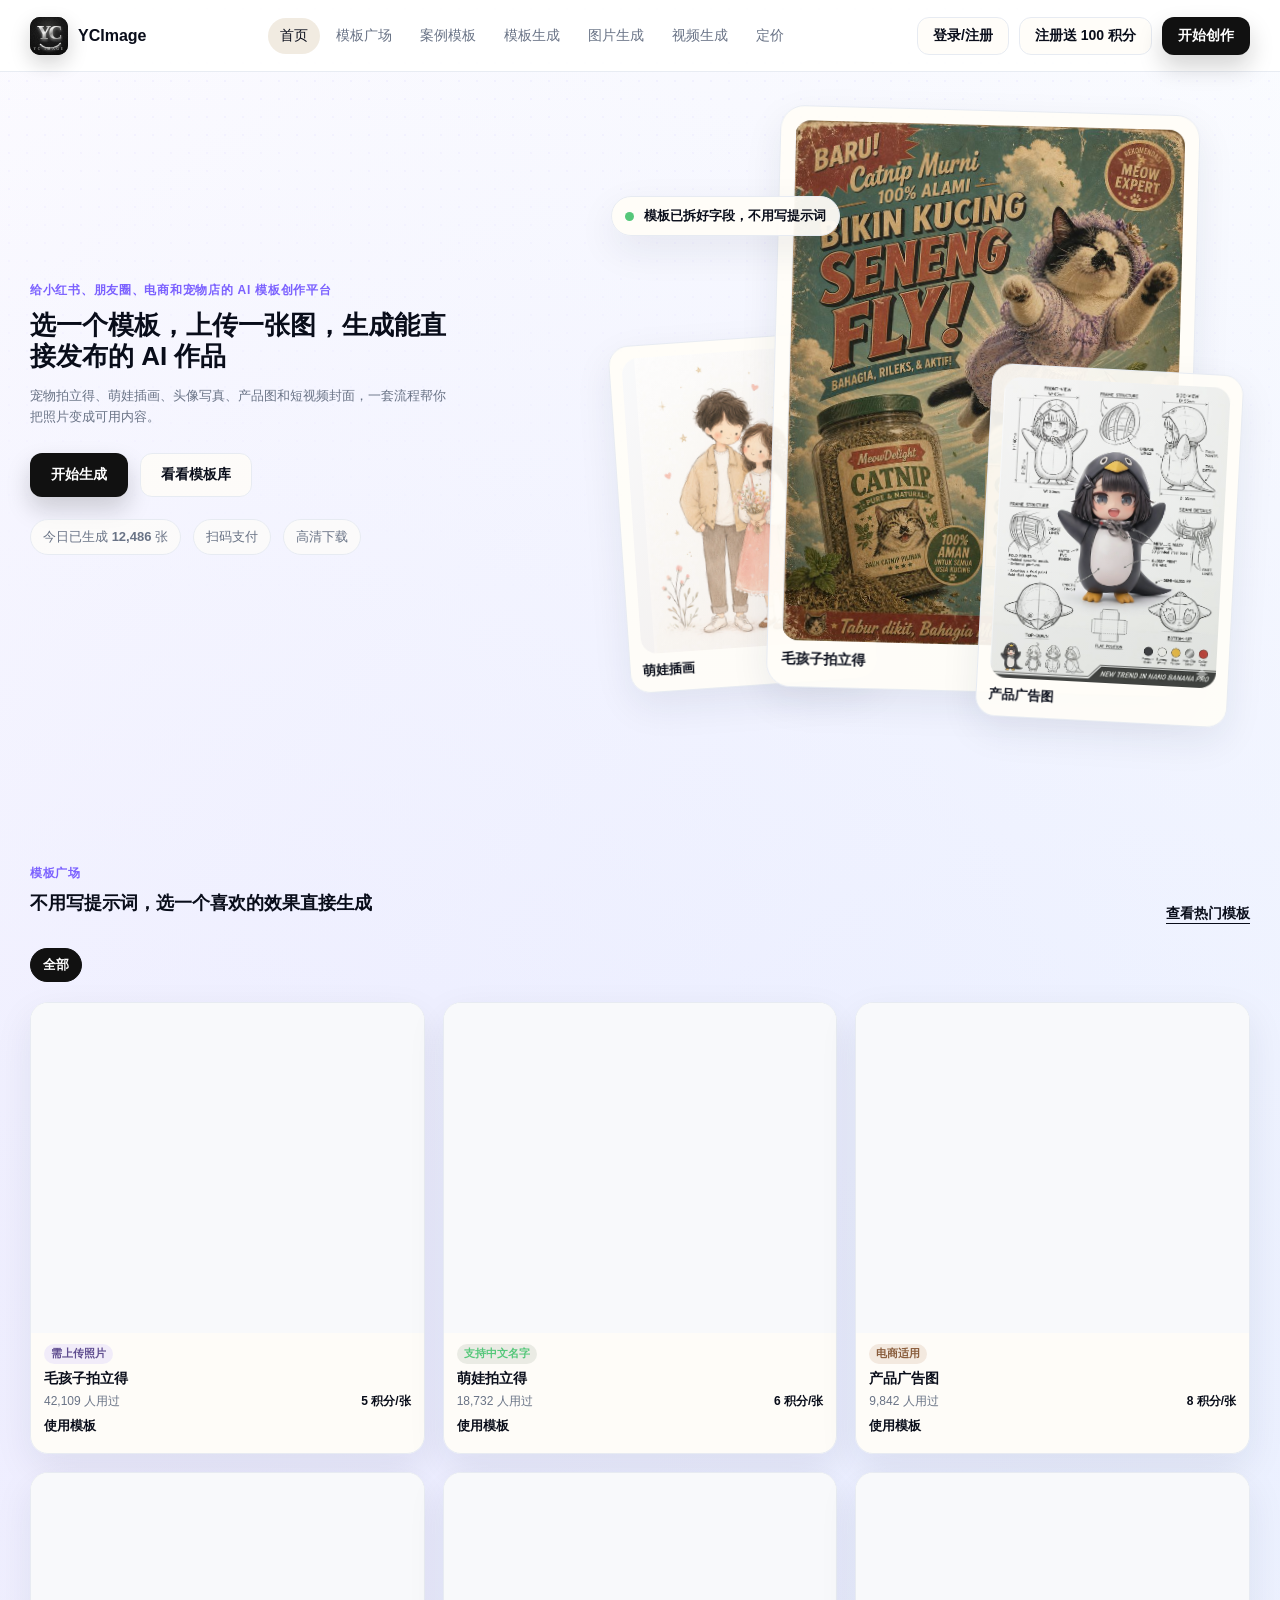
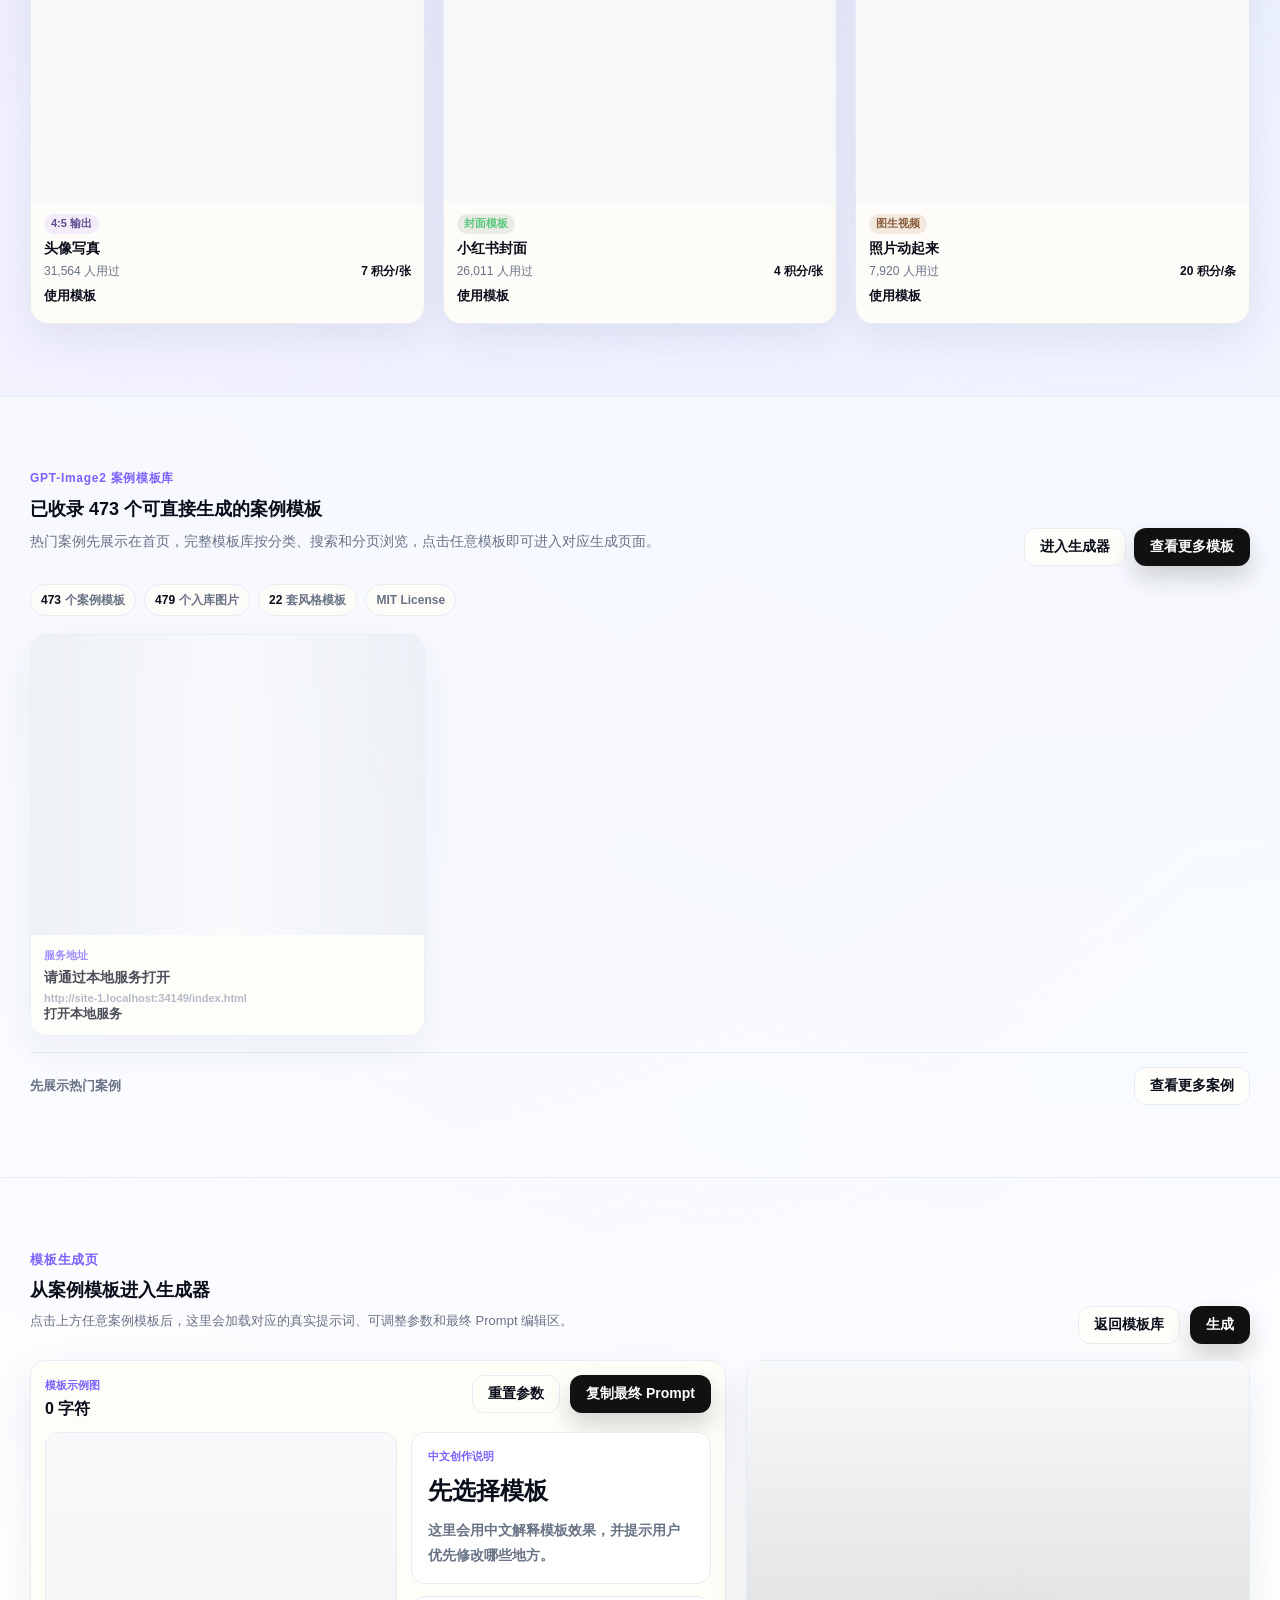
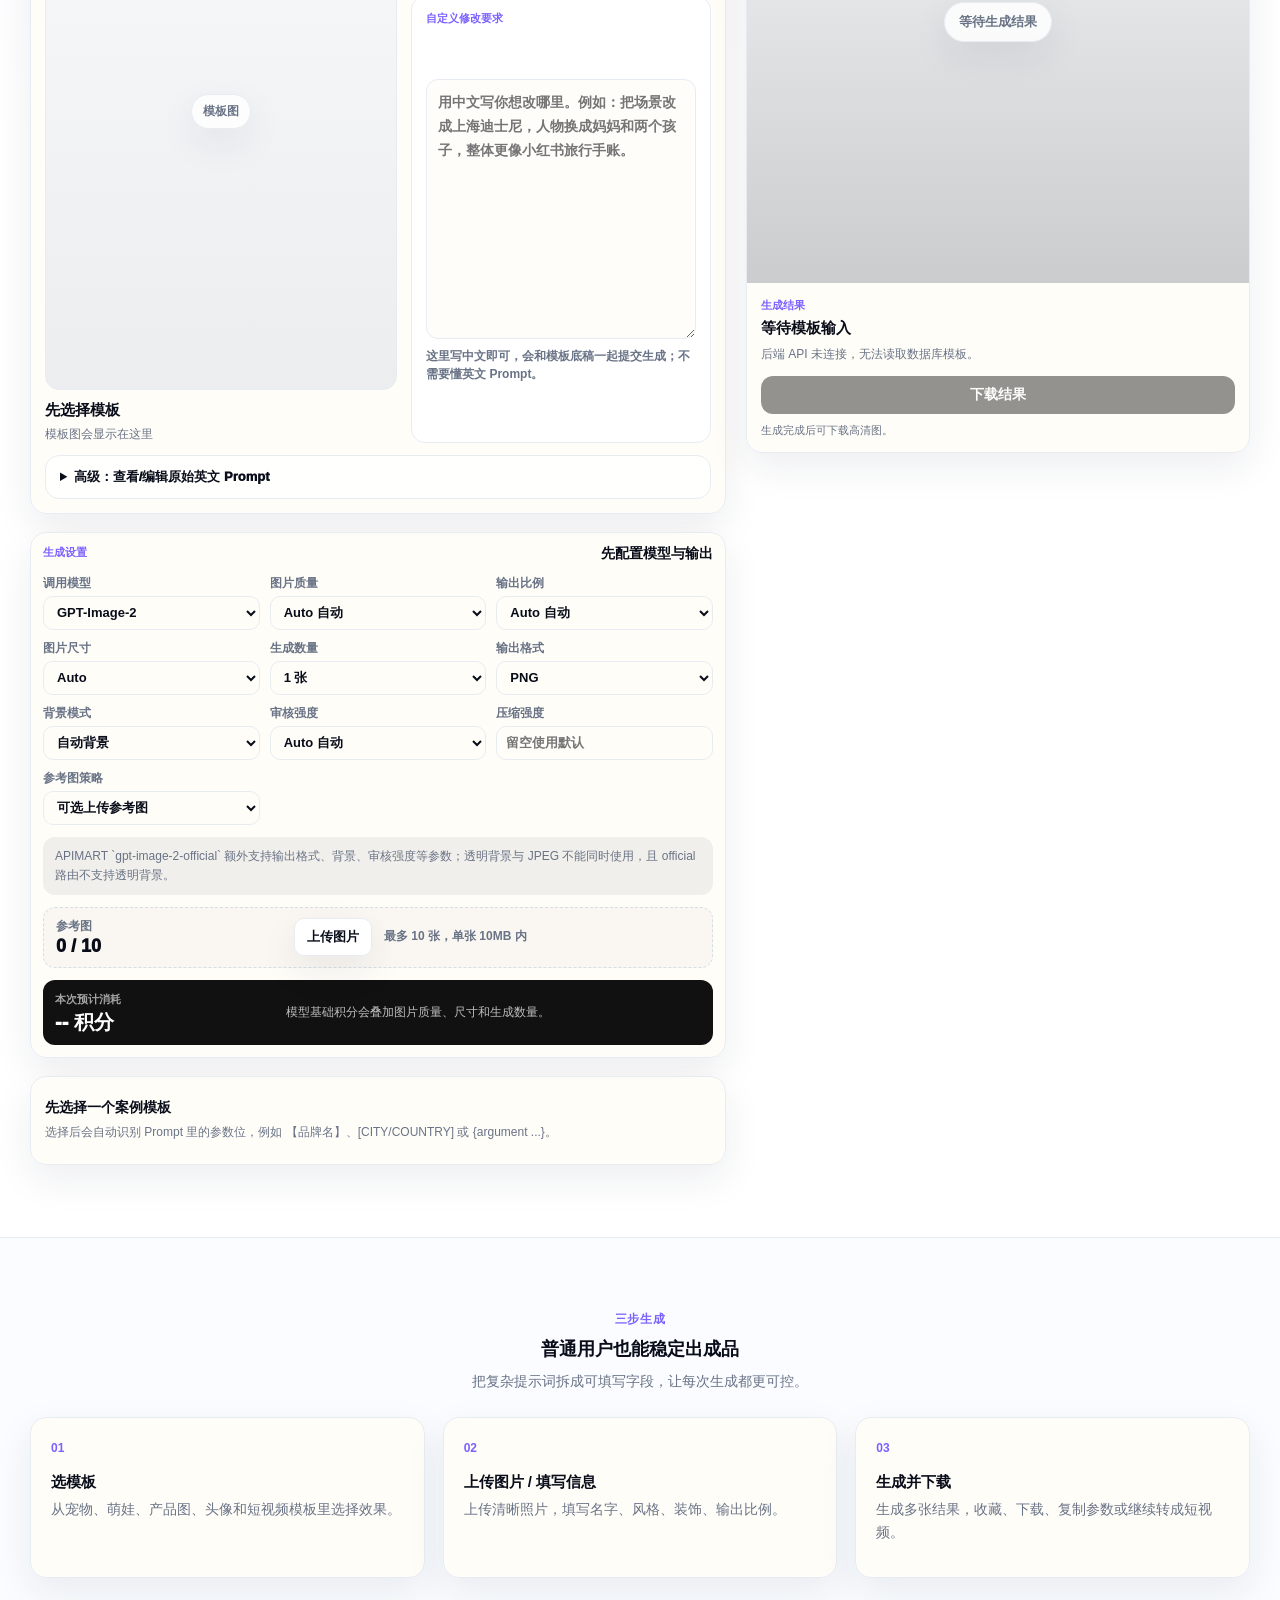
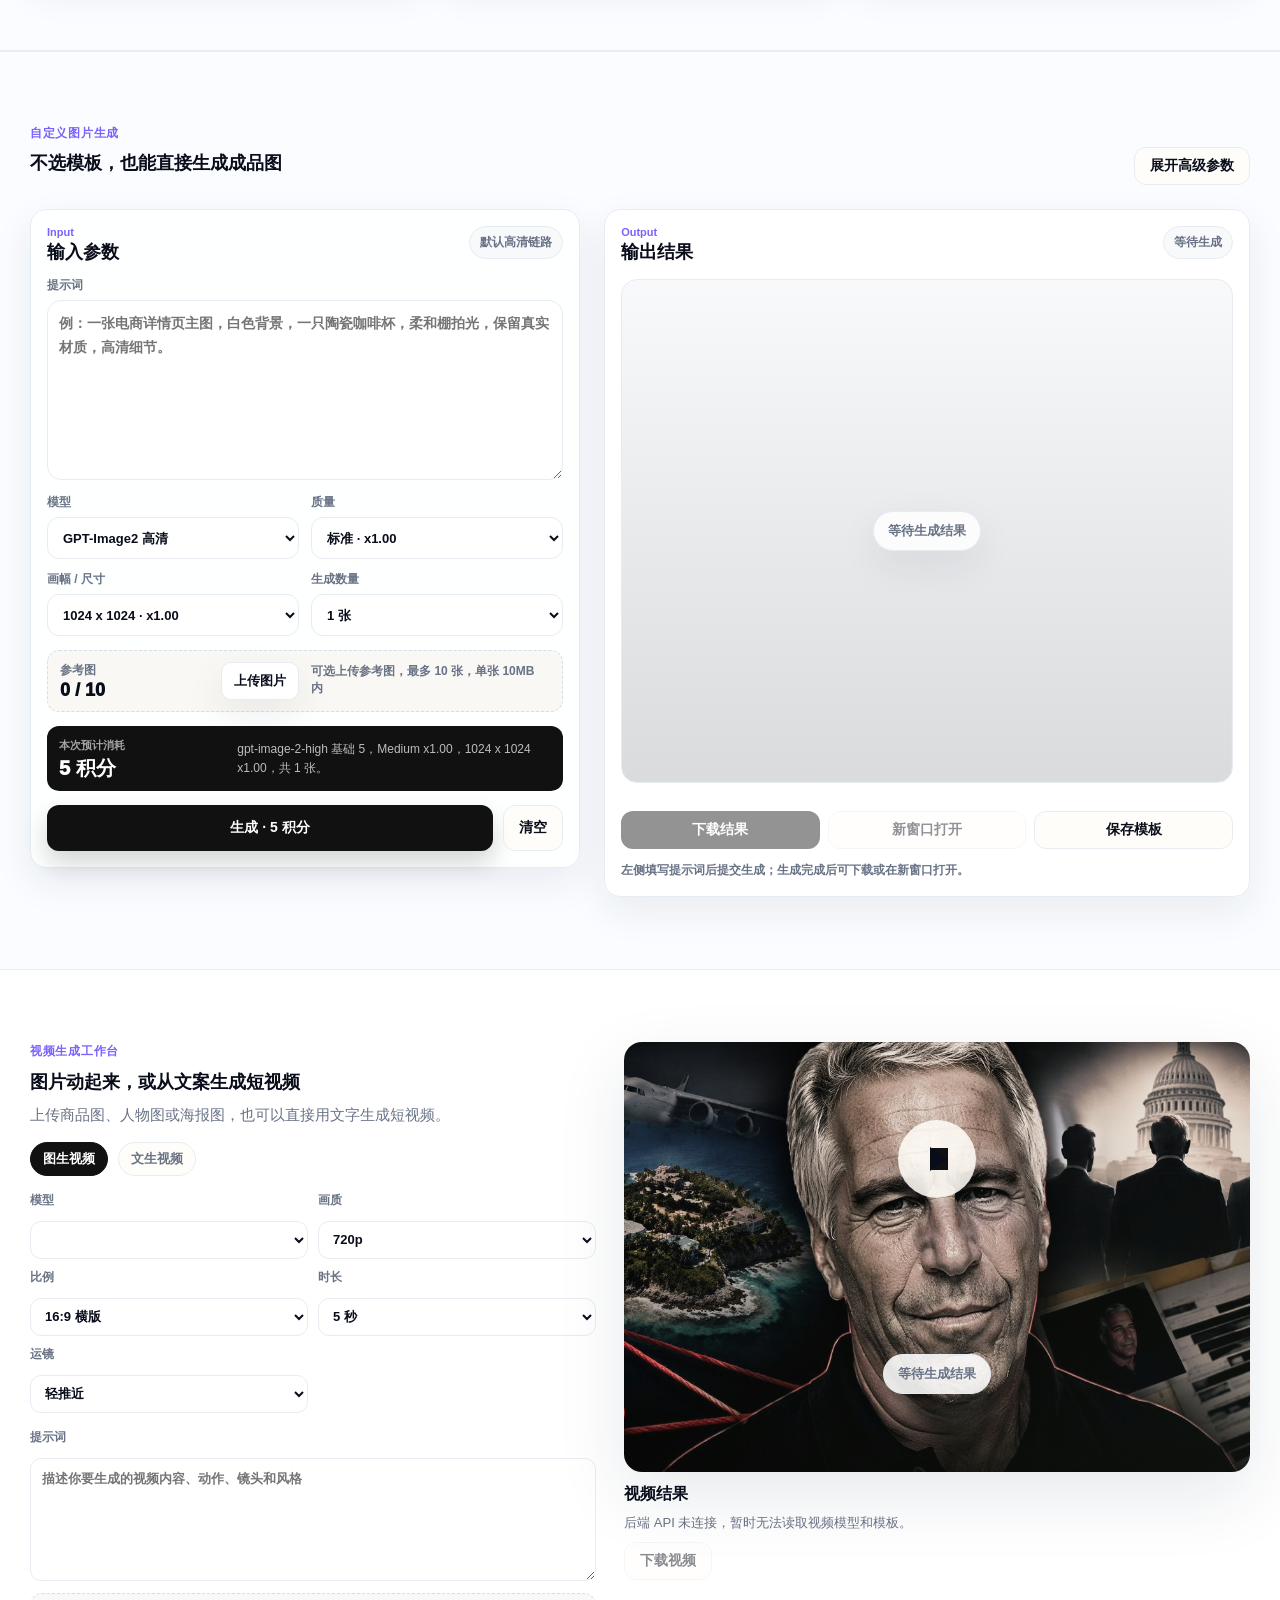
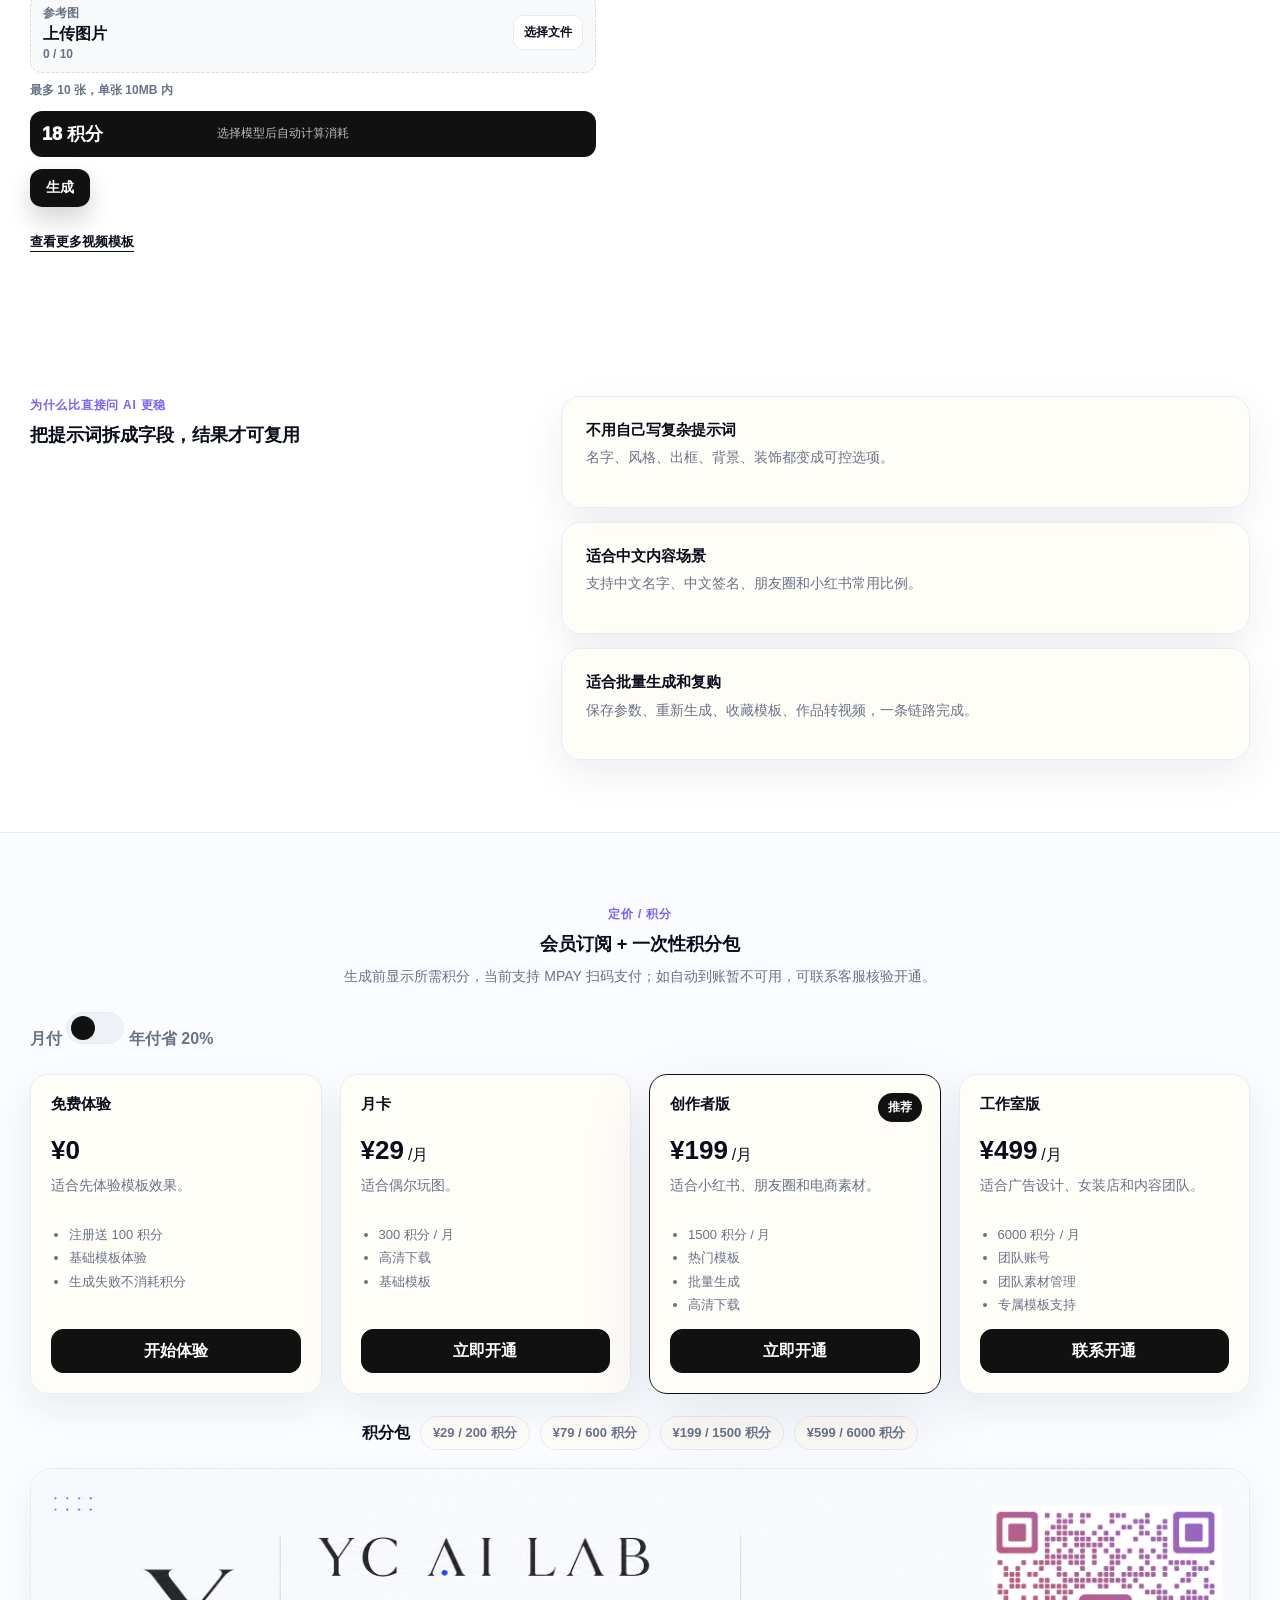
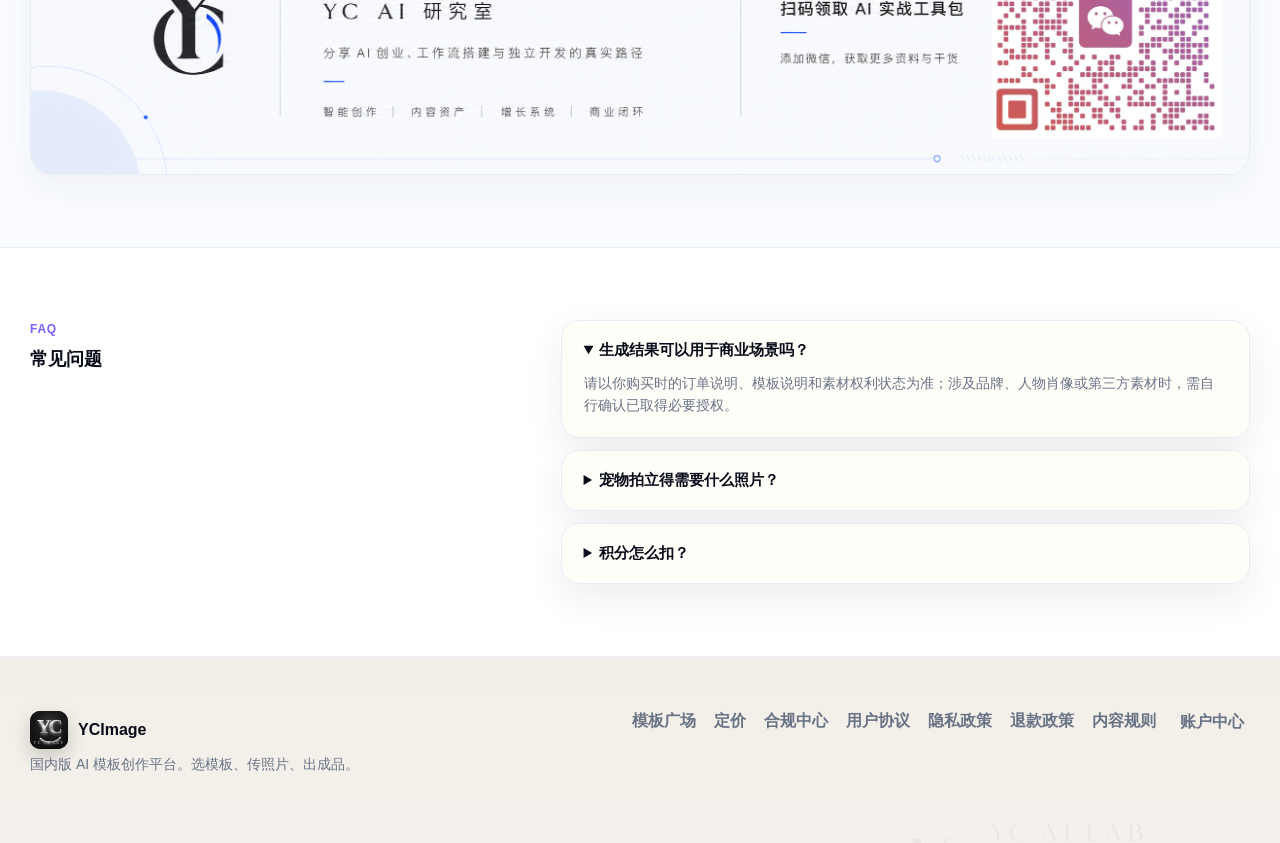
==== commit 65fc4b7d: "feat: add registration captcha and image api defaults" ====
--- a/webapp/index.html
+++ b/webapp/index.html
@@ -1034,6 +1034,13 @@
                     <label>昵称
                         <input type="text" id="registerDisplayName" autocomplete="nickname" placeholder="可选">
                     </label>
+                    <label>安全验证
+                        <span class="captcha-row">
+                            <strong id="registerCaptchaQuestion">加载中...</strong>
+                            <input type="text" id="registerCaptchaAnswer" inputmode="numeric" autocomplete="off" placeholder="请输入答案" required>
+                            <button class="btn btn-secondary" type="button" id="refreshRegisterCaptcha">换一题</button>
+                        </span>
+                    </label>
                     <button class="btn btn-primary btn-full" type="submit">注册并领取 100 积分</button>
                     <p class="auth-hint" id="registerHint">密码需包含大写字母、小写字母和数字。注册即表示你已阅读并同意 <a href="terms.html" target="_blank" rel="noreferrer">用户协议</a>、<a href="privacy.html" target="_blank" rel="noreferrer">隐私政策</a>、<a href="refund.html" target="_blank" rel="noreferrer">退款政策</a> 和 <a href="content-policy.html" target="_blank" rel="noreferrer">内容规则</a>。</p>
                 </form>
--- a/webapp/styles.css
+++ b/webapp/styles.css
@@ -3108,6 +3108,37 @@
     min-height: 46px;
 }
 
+.captcha-row {
+    display: grid;
+    grid-template-columns: auto minmax(90px, 1fr) auto;
+    gap: 10px;
+    align-items: center;
+}
+
+.captcha-row strong {
+    min-height: 46px;
+    padding: 0 14px;
+    display: inline-flex;
+    align-items: center;
+    justify-content: center;
+    border: 1px solid var(--line);
+    border-radius: 12px;
+    background: rgba(248, 247, 242, 0.86);
+    color: var(--ink);
+    white-space: nowrap;
+}
+
+.captcha-row .btn {
+    min-height: 46px;
+    white-space: nowrap;
+}
+
+@media (max-width: 560px) {
+    .captcha-row {
+        grid-template-columns: 1fr;
+    }
+}
+
 .auth-hint,
 .wechat-login-card p,
 .invite-panel p {
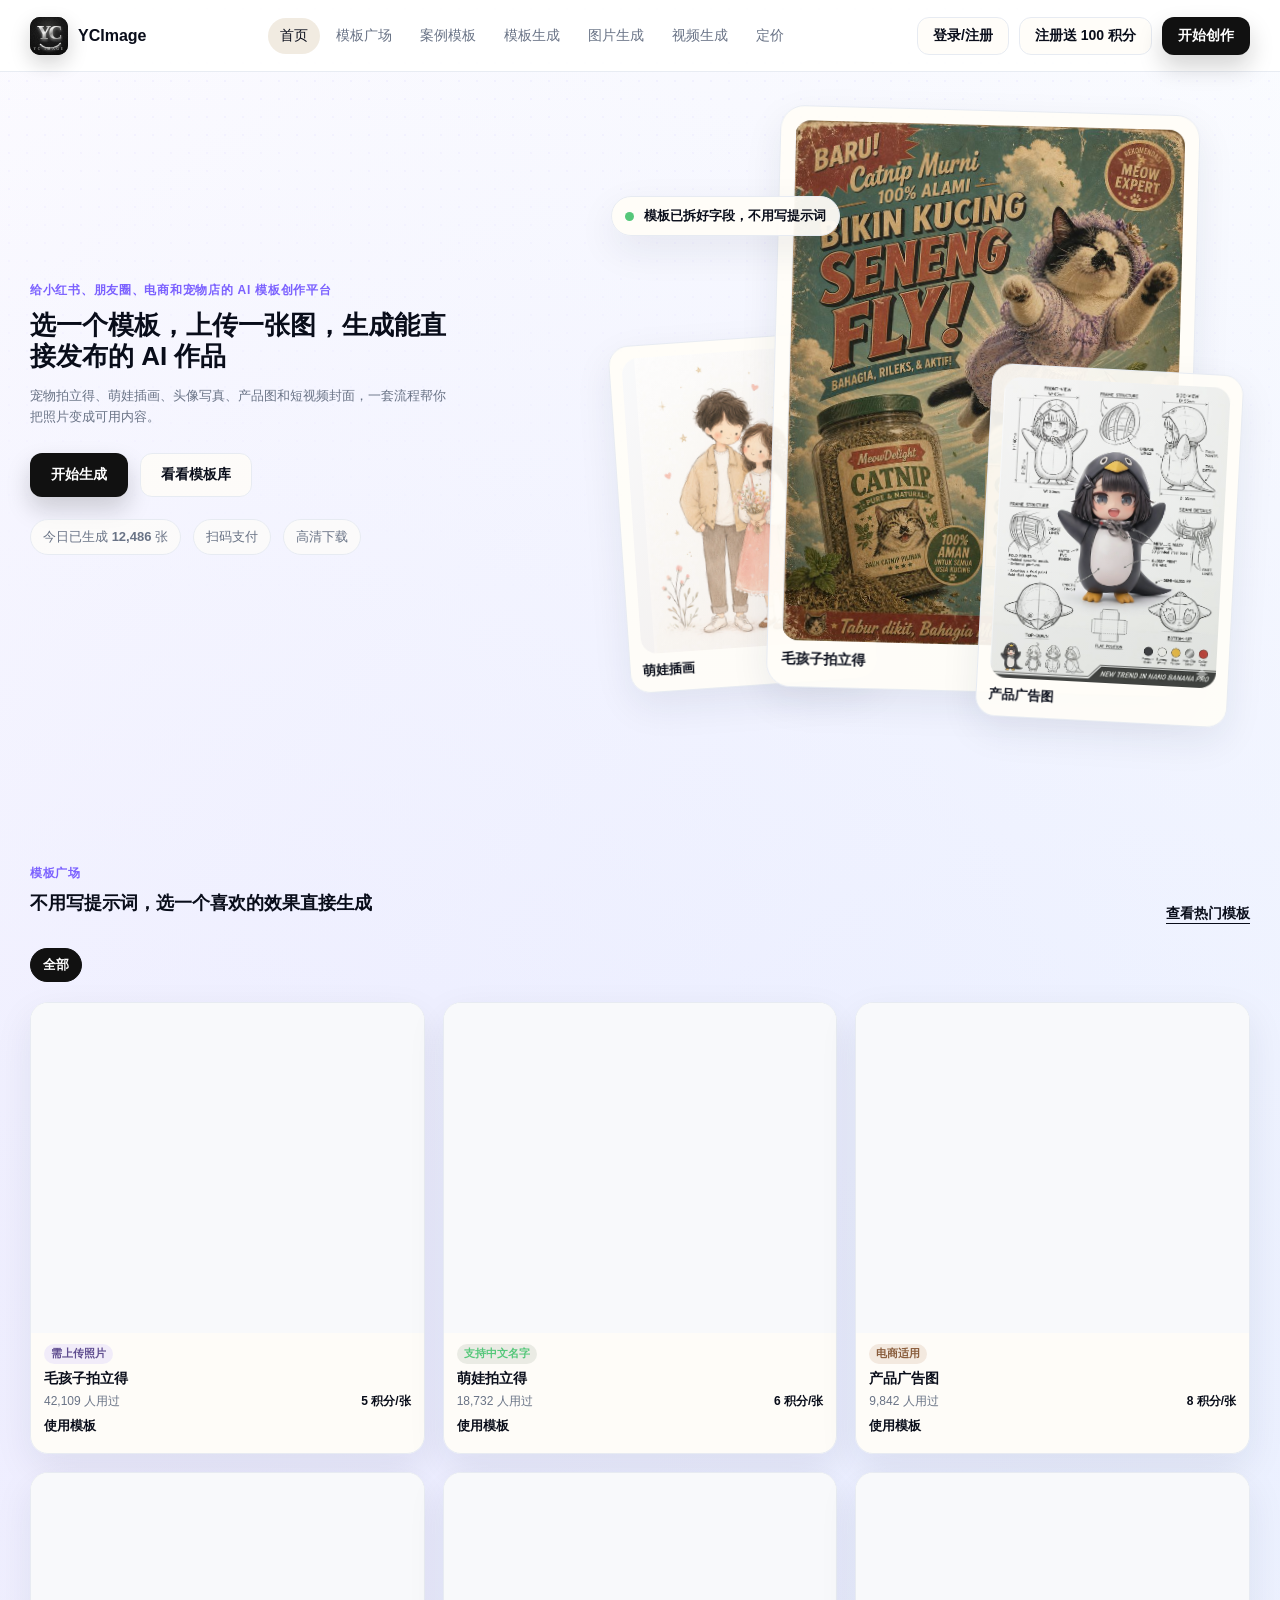
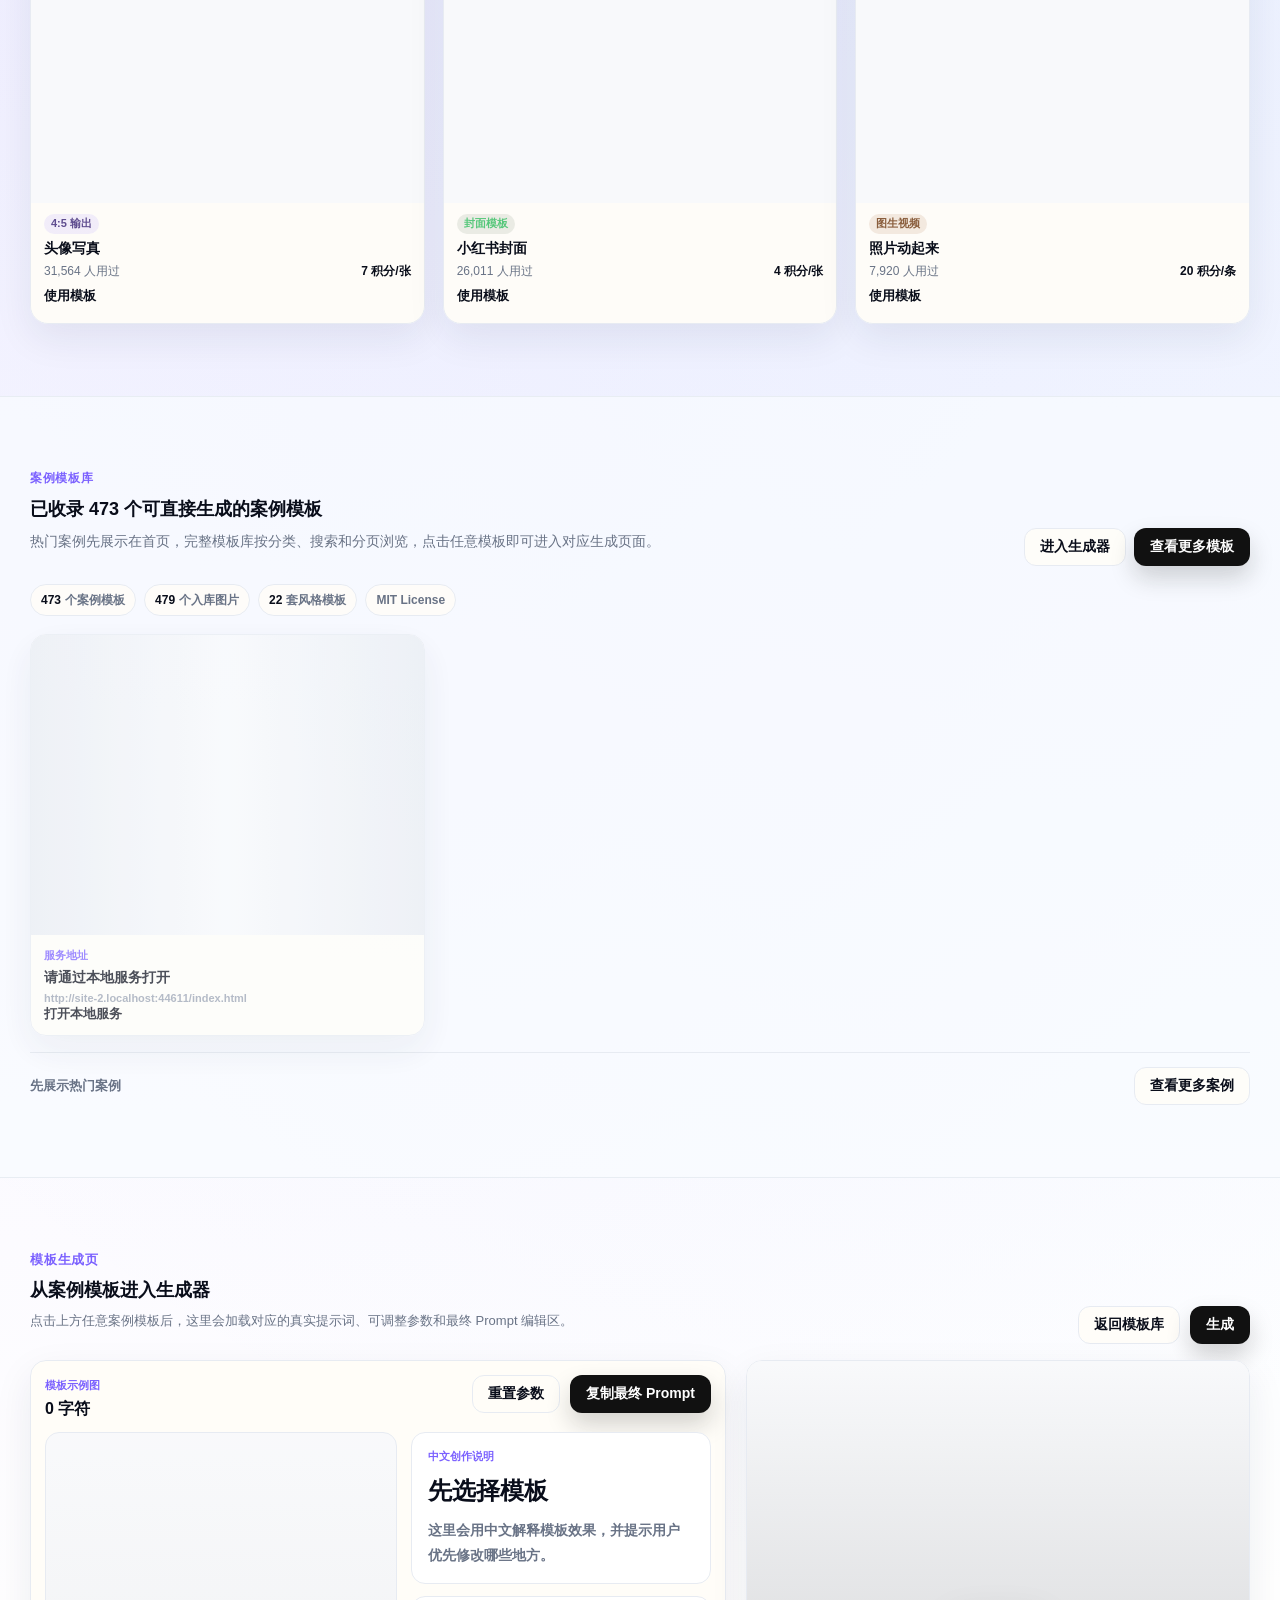
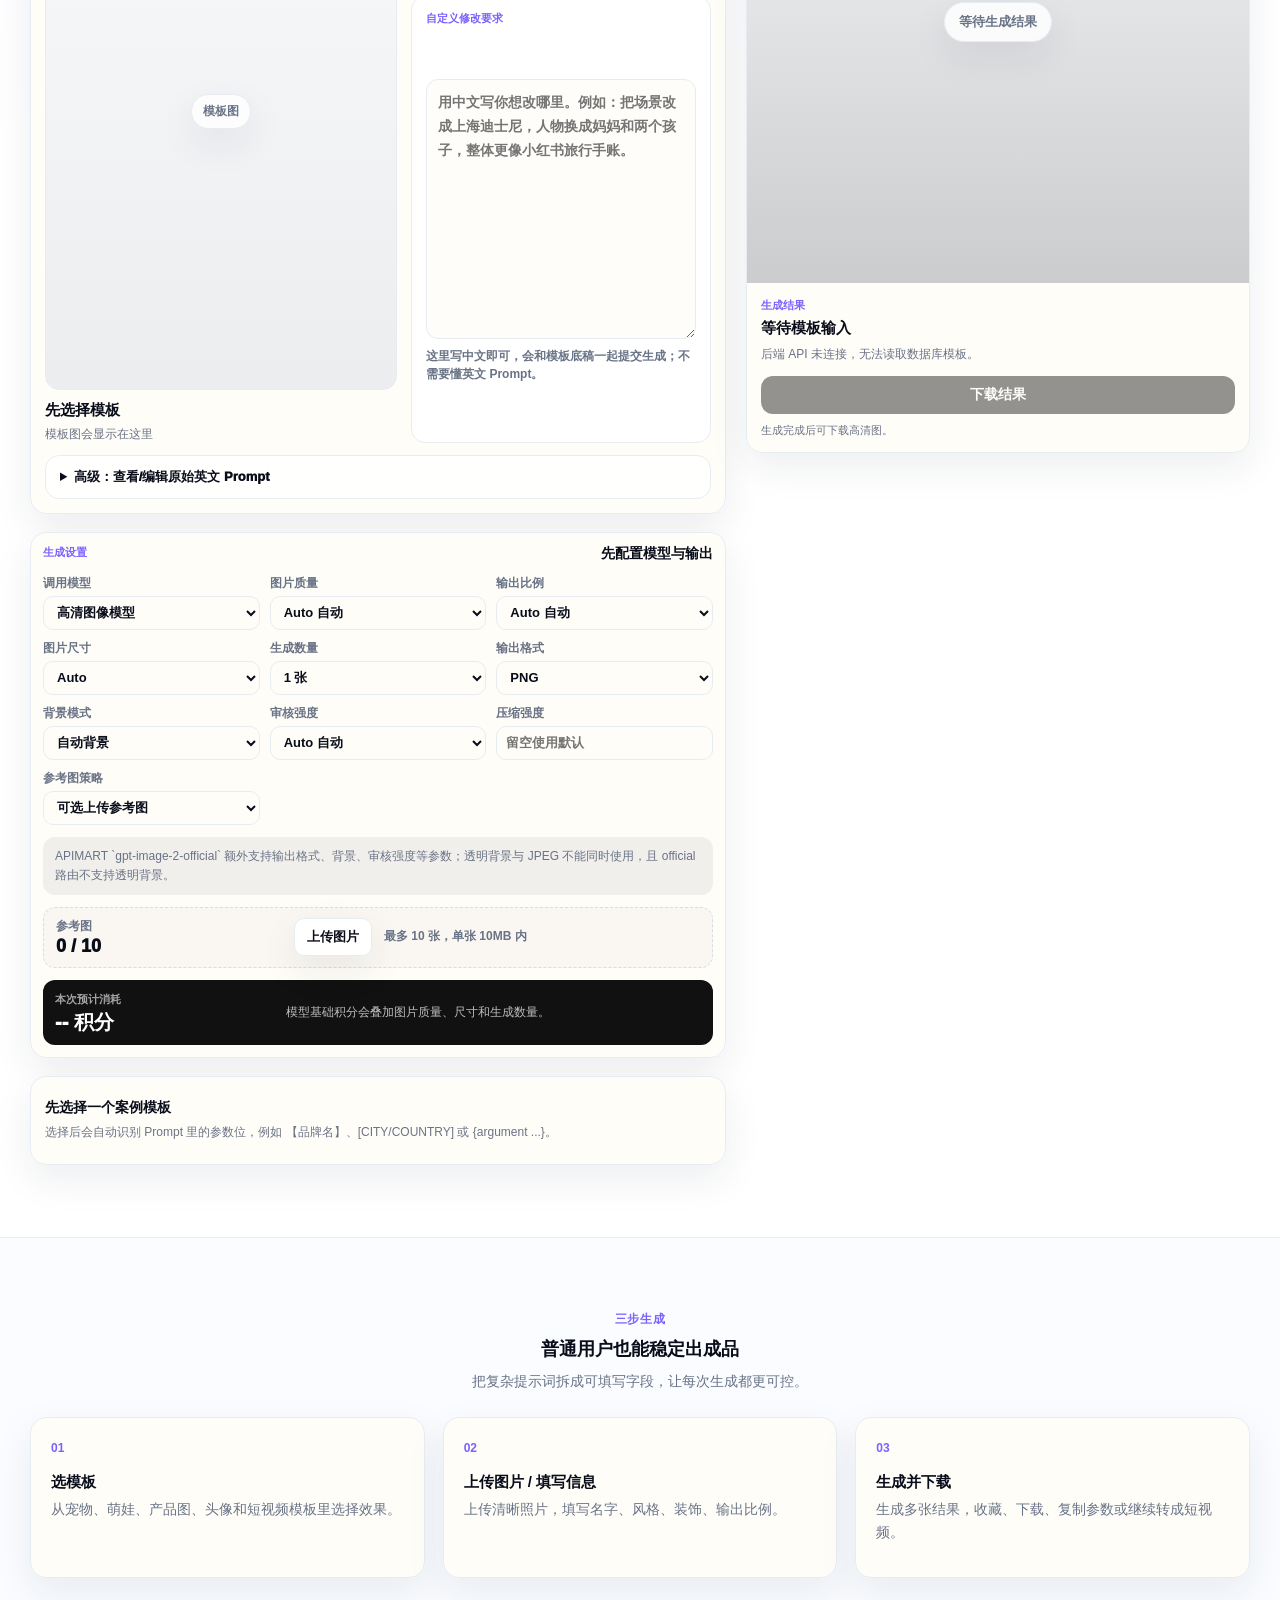
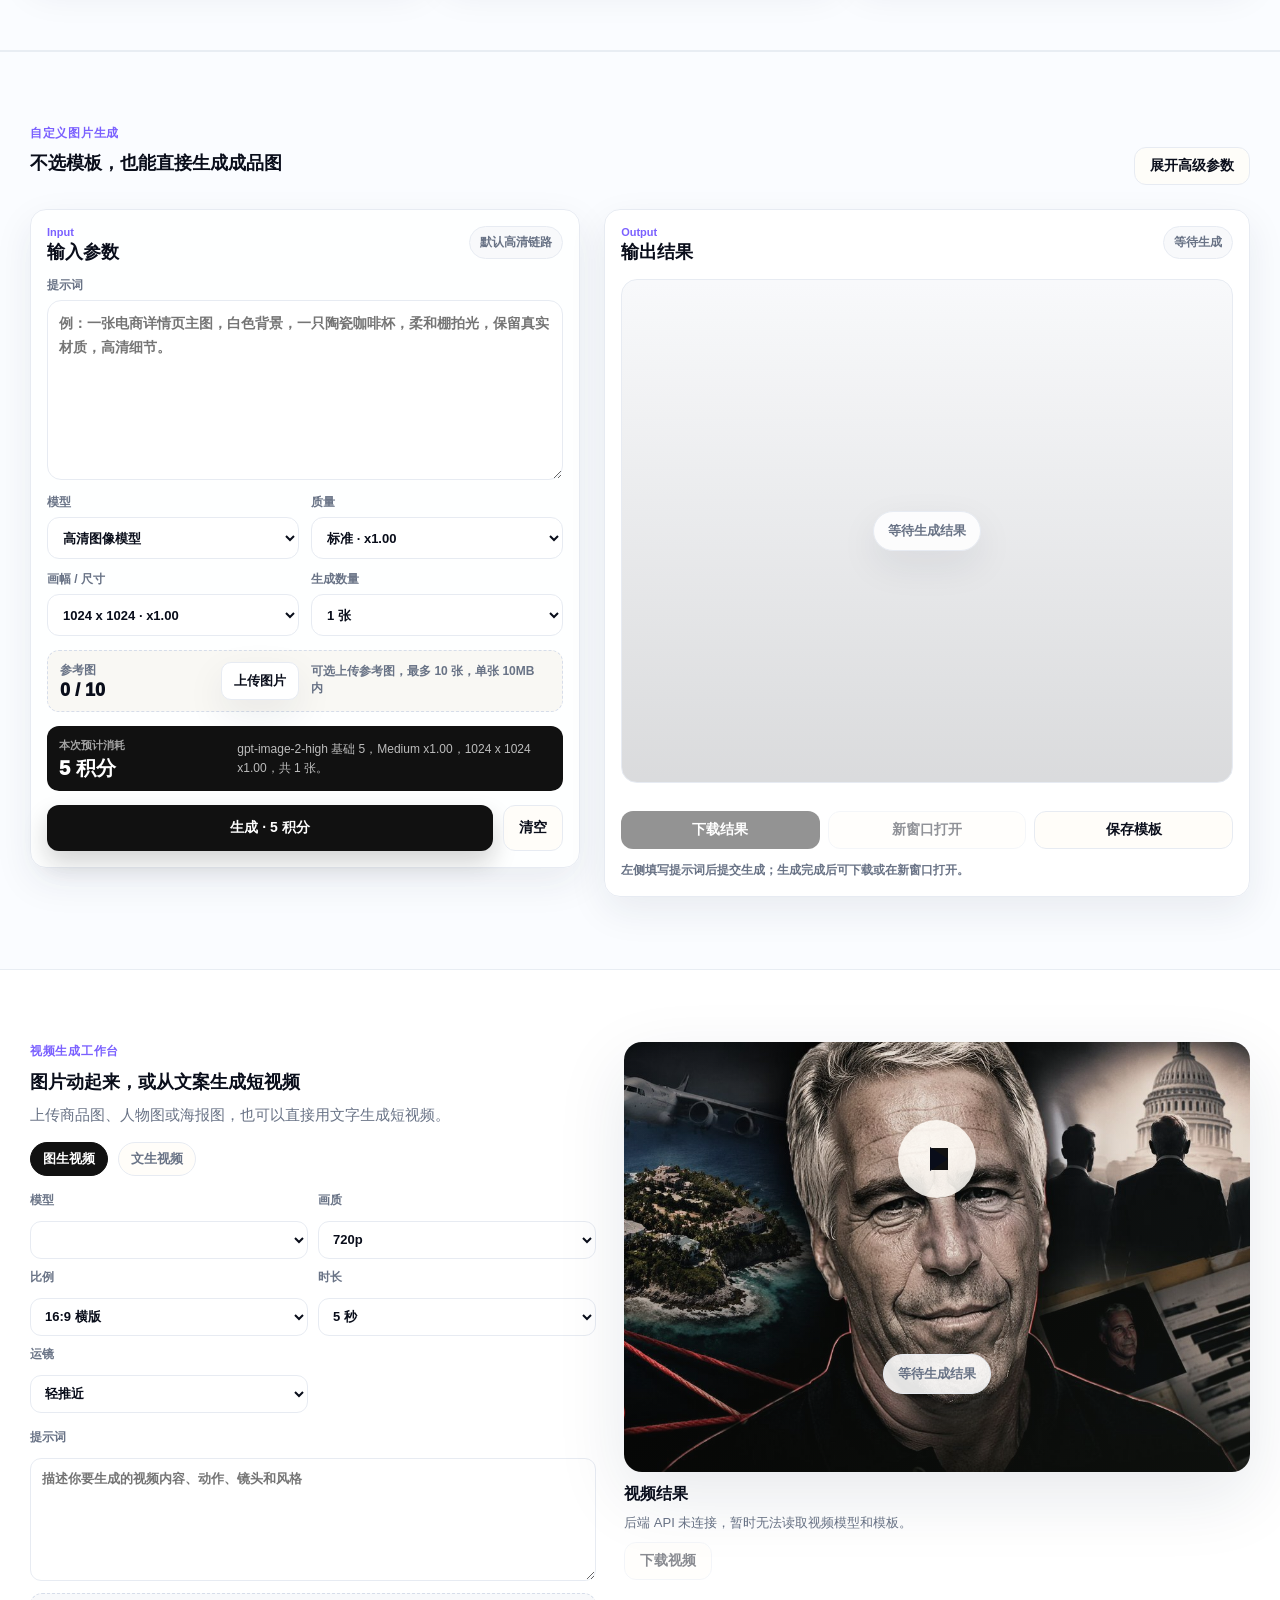
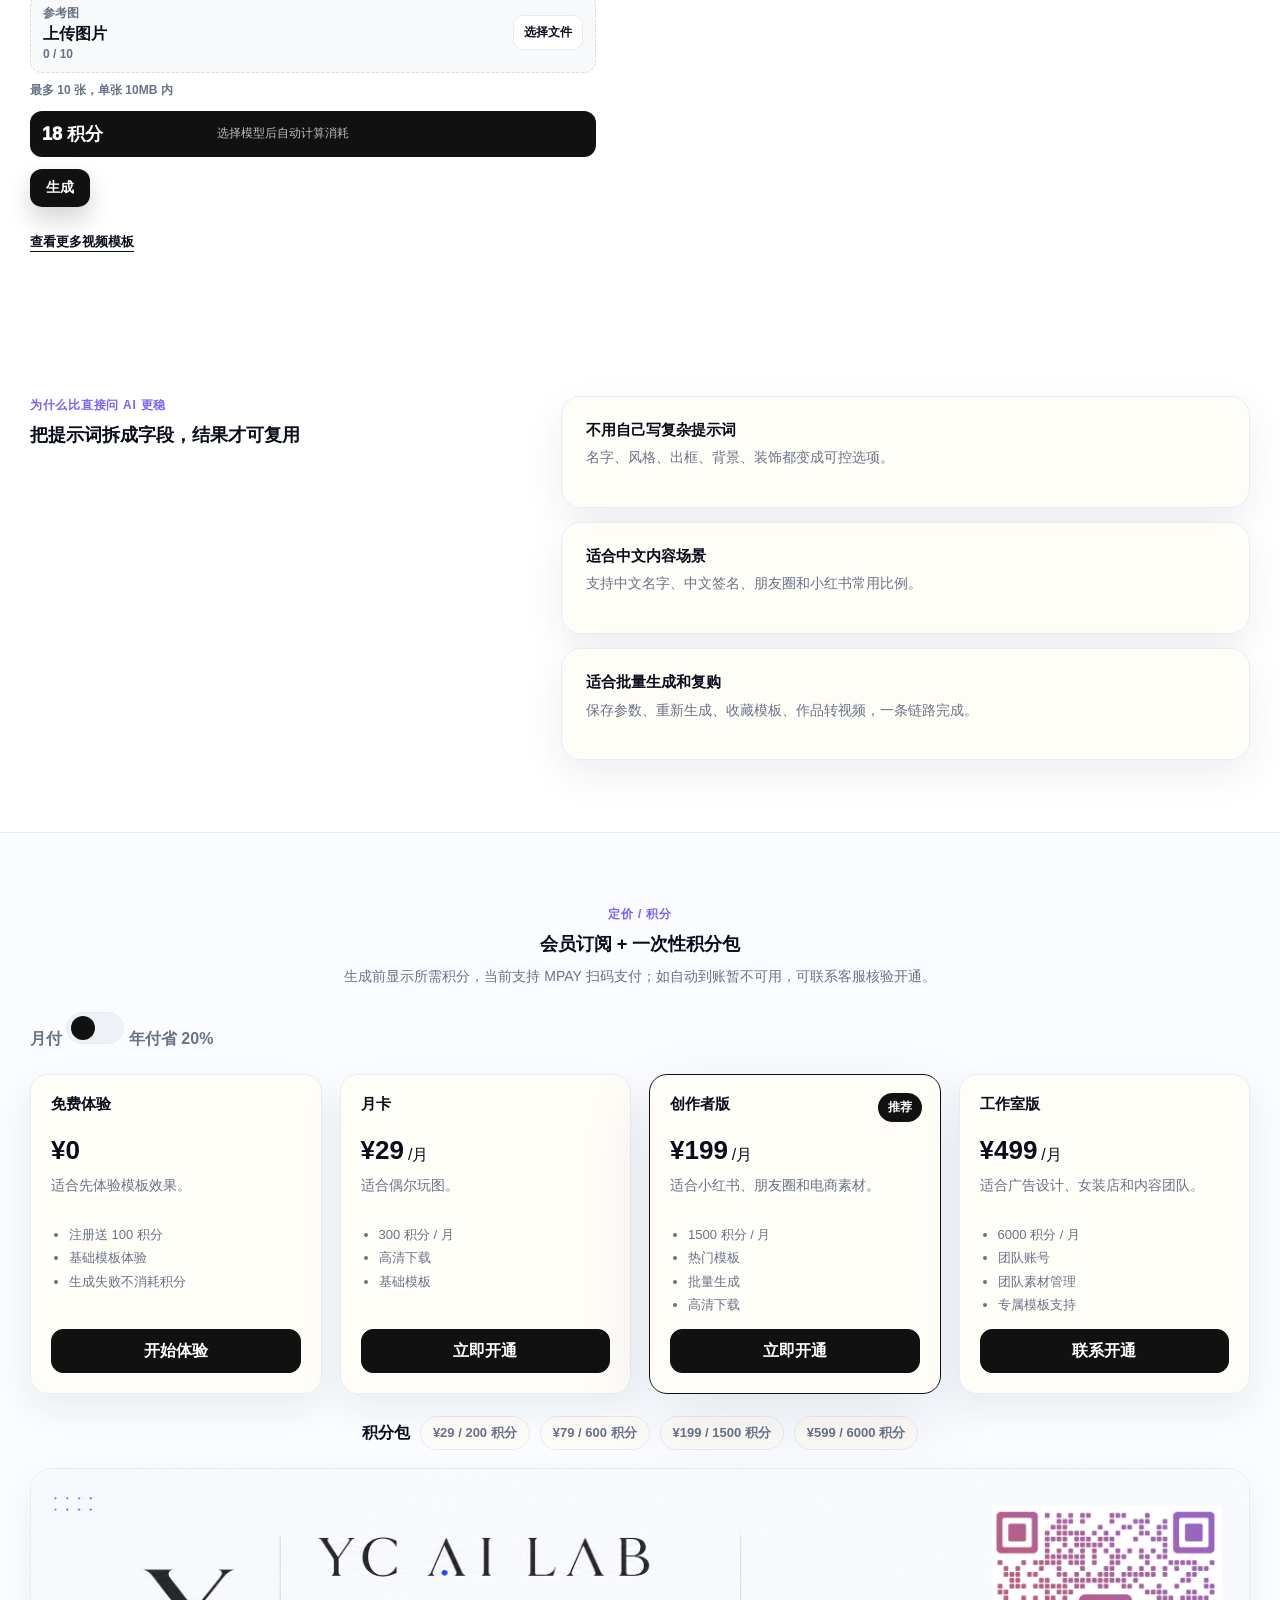
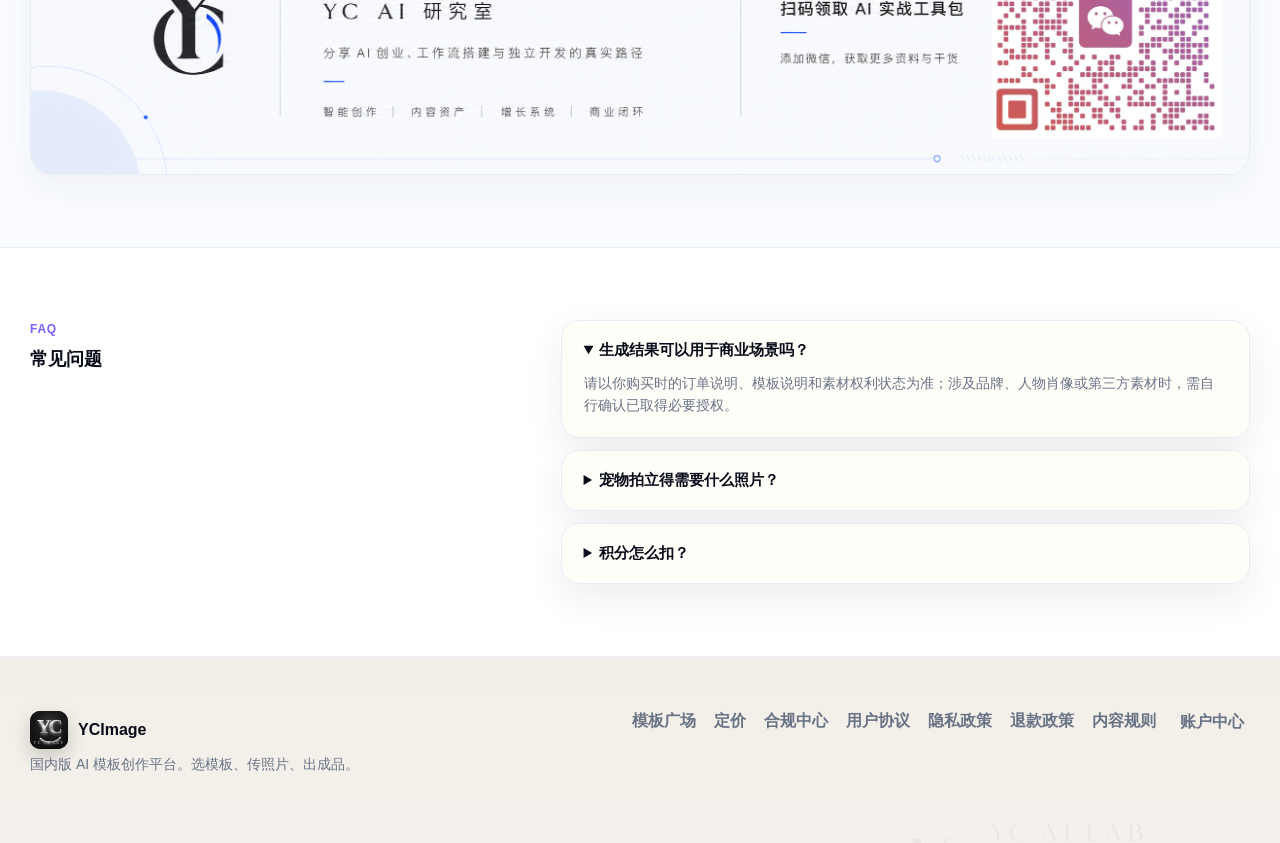
==== commit 27a5e3c2: "perf: slim template library payload" ====
--- a/webapp/index.html
+++ b/webapp/index.html
@@ -176,7 +176,7 @@
             <div class="container">
                 <div class="section-heading split-heading">
                     <div>
-                        <p class="eyebrow">GPT-Image2 案例模板库</p>
+                        <p class="eyebrow">案例模板库</p>
                         <h2>已收录 473 个可直接生成的案例模板</h2>
                         <p>热门案例先展示在首页，完整模板库按分类、搜索和分页浏览，点击任意模板即可进入对应生成页面。</p>
                     </div>
@@ -276,7 +276,7 @@
                             <div class="config-grid">
                                 <label>调用模型
                                     <select id="templateModel">
-                                        <option value="gpt-image-2">GPT-Image-2</option>
+                                        <option value="gpt-image-2">高清图像模型</option>
                                         <option value="seedream-5.0">Seedream 5.0</option>
                                         <option value="flux-kontext">Flux Kontext</option>
                                         <option value="midjourney">Midjourney</option>
@@ -703,7 +703,7 @@
                                     <input id="customImageOutputCompression" type="number" min="0" max="100" step="1" placeholder="留空使用默认">
                                 </label>
                             </div>
-                            <p class="config-tip" id="customImageOfficialHint">默认使用高清链路；选择 GPT Image 2 Official 后，会启用输出格式、背景、审核和压缩参数。</p>
+                            <p class="config-tip" id="customImageOfficialHint">默认使用高清链路；选择官方高清链路后，会启用输出格式、背景、审核和压缩参数。</p>
                         </div>
 
                         <div class="credit-estimate custom-credit-estimate" aria-live="polite">
